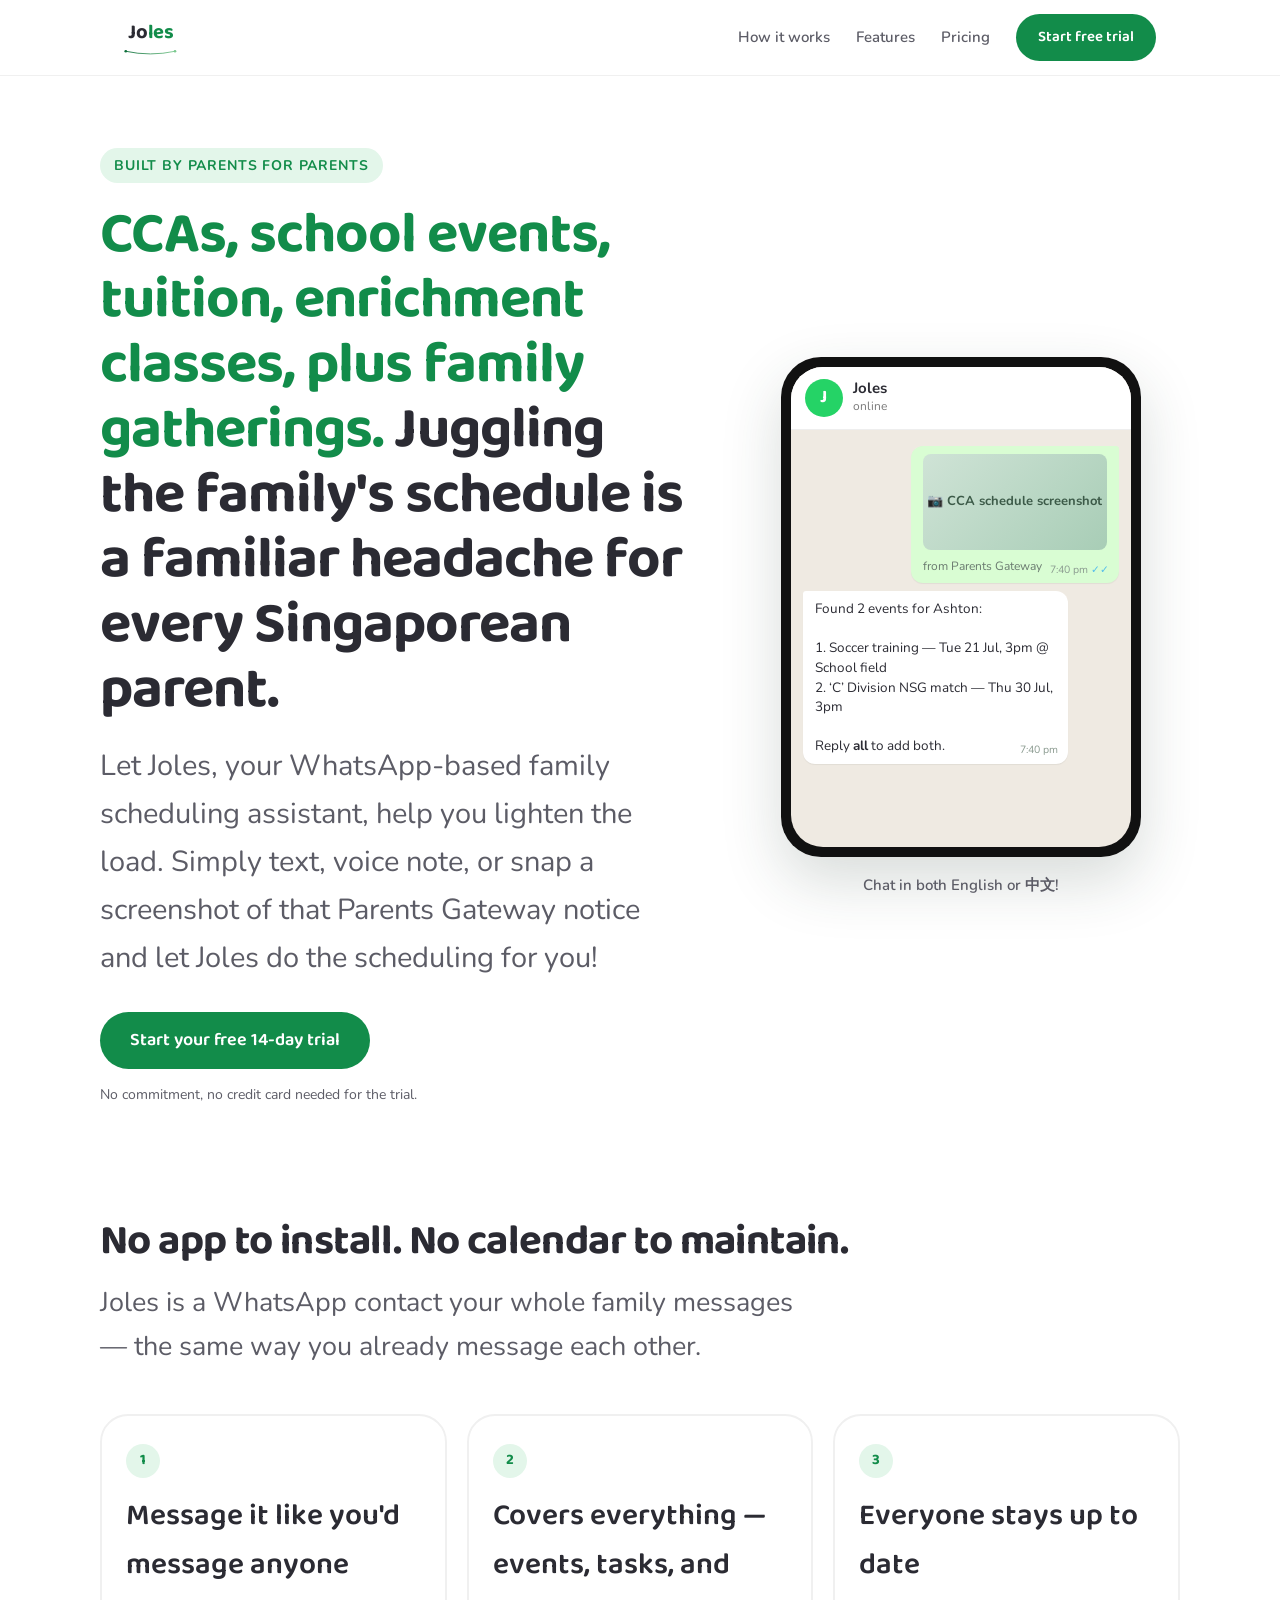
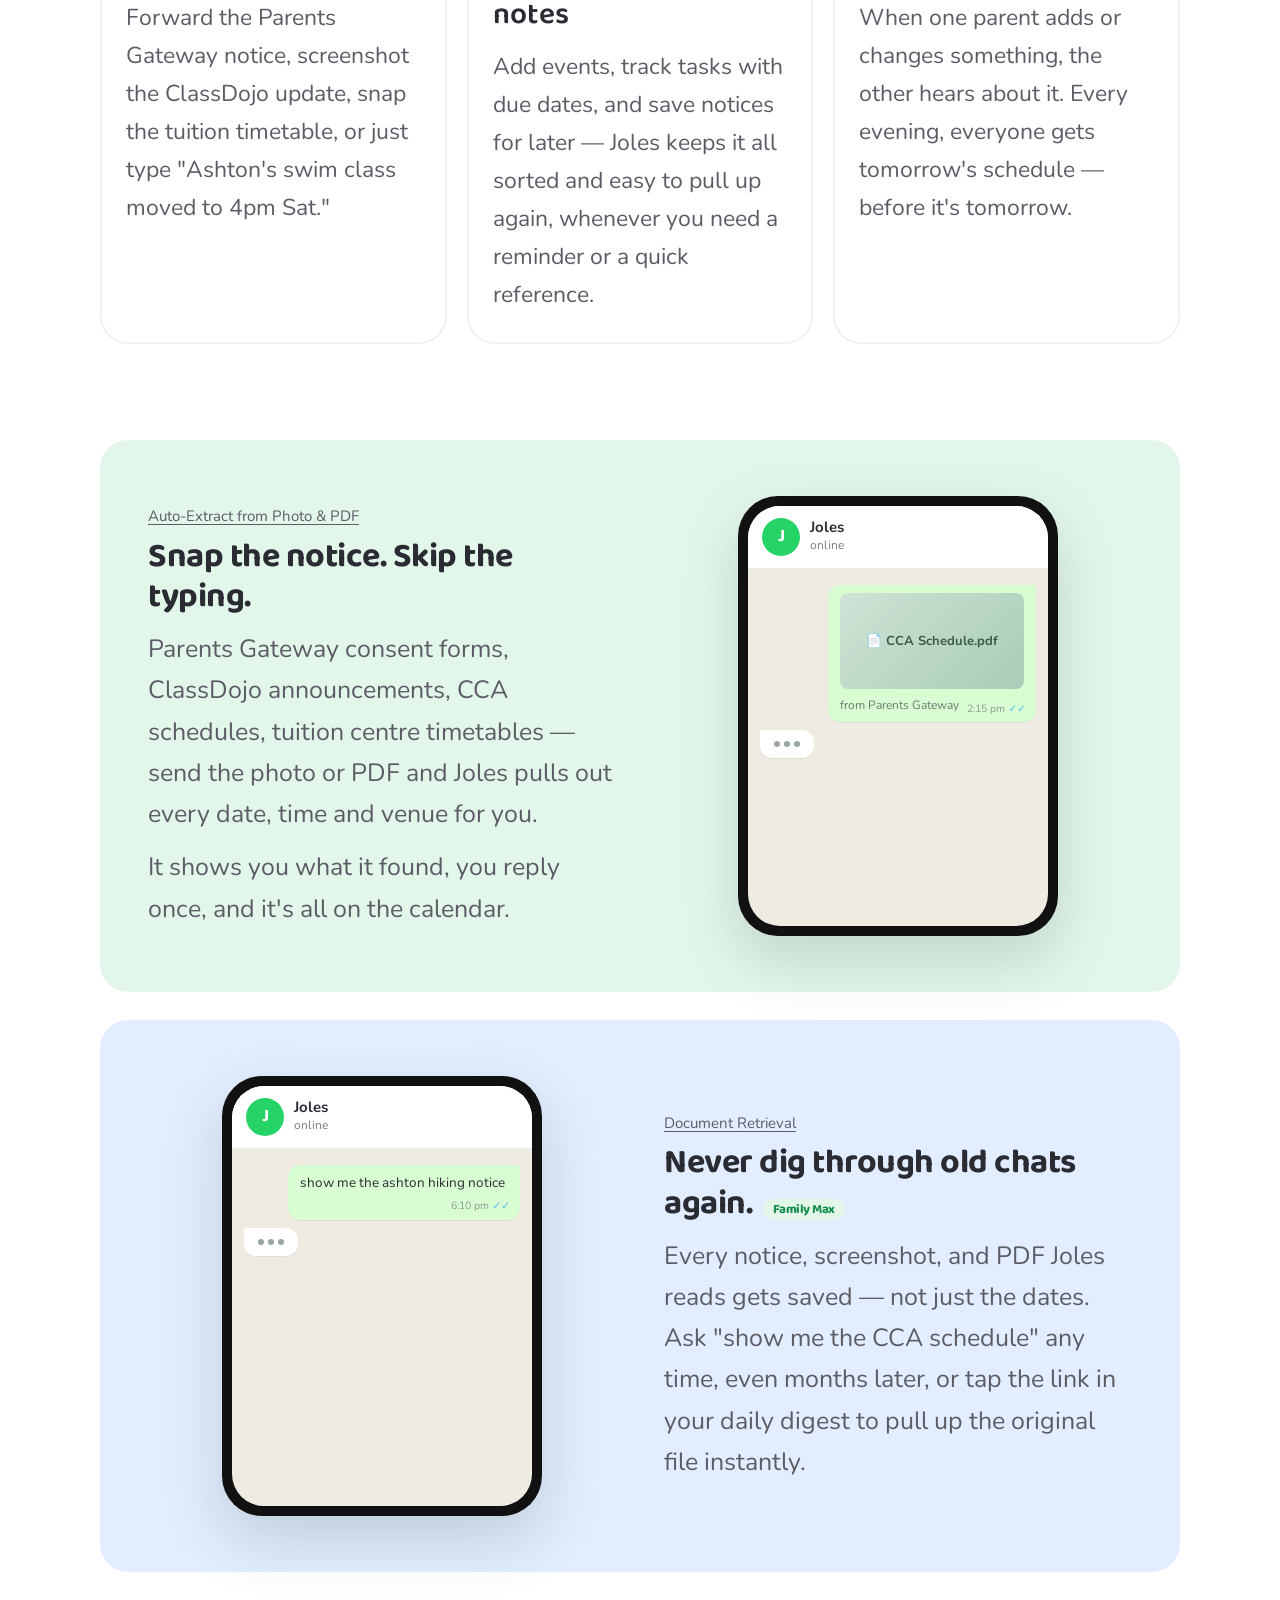
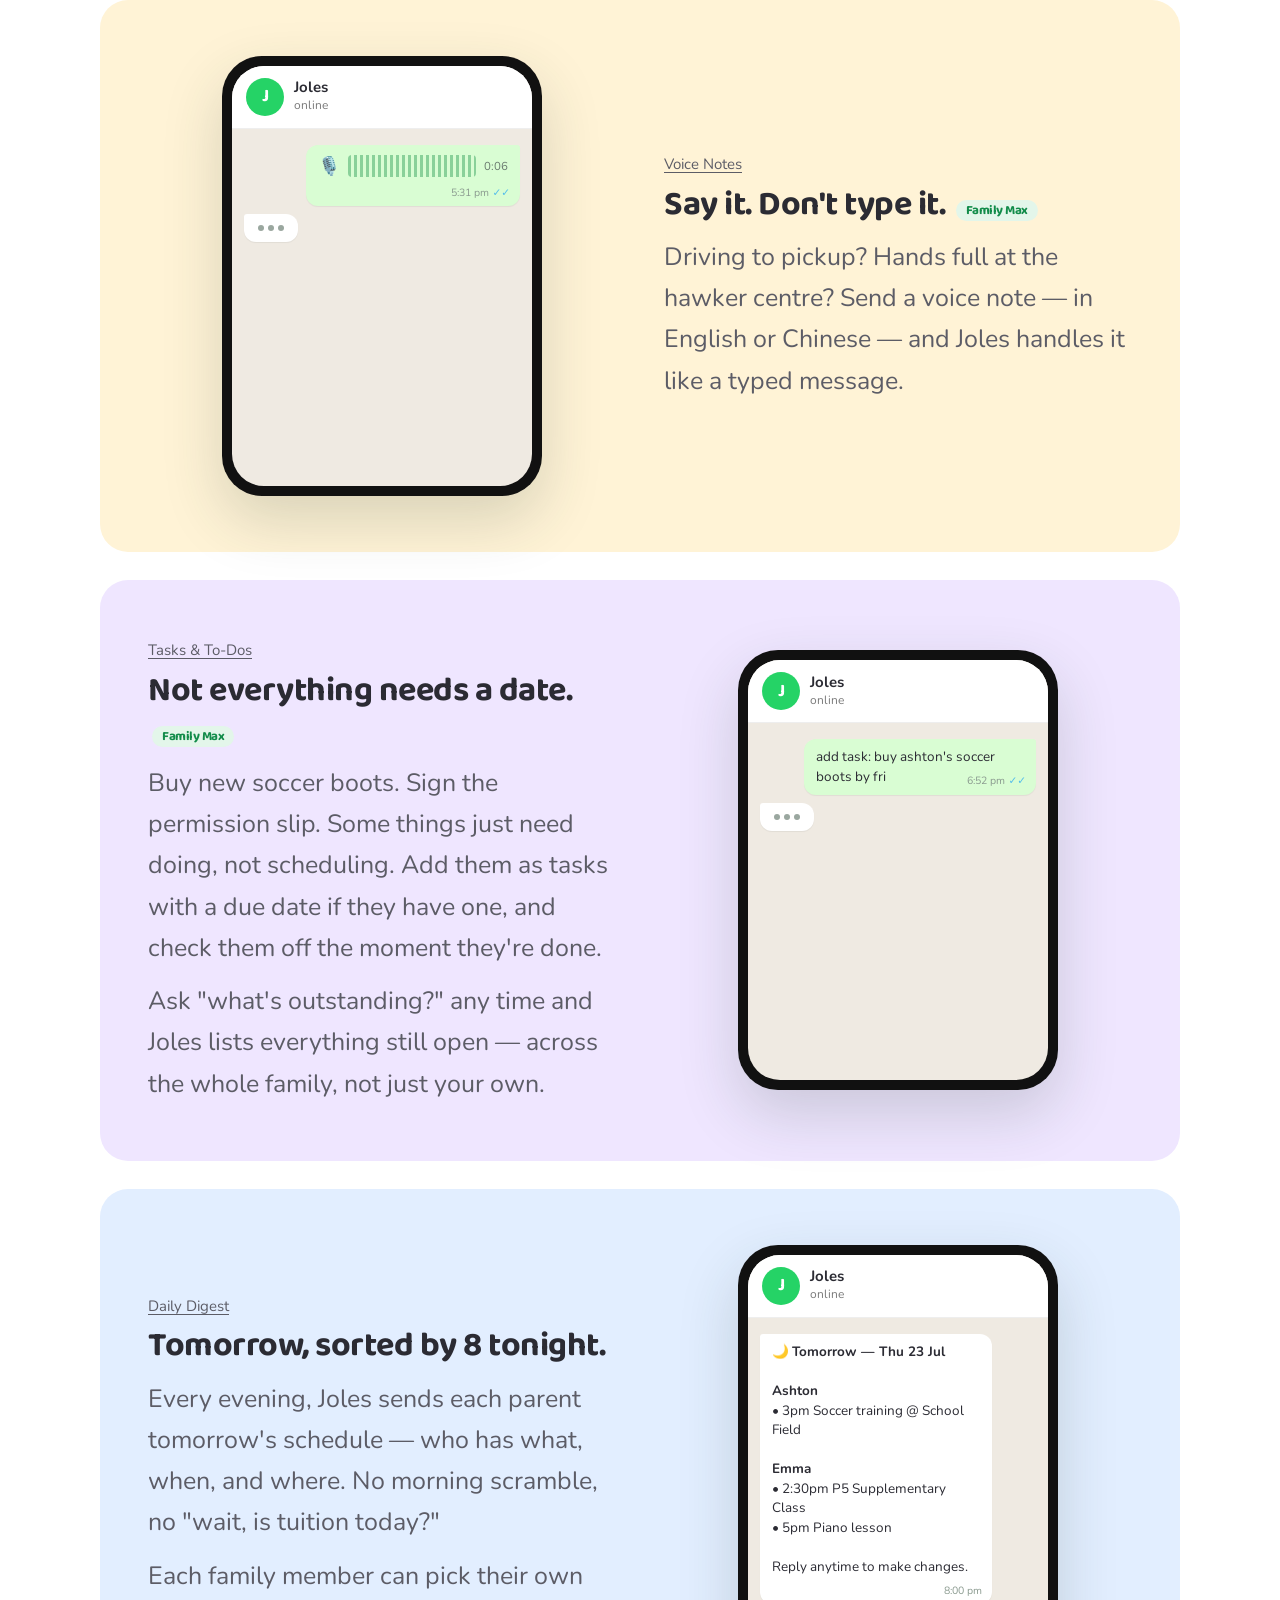
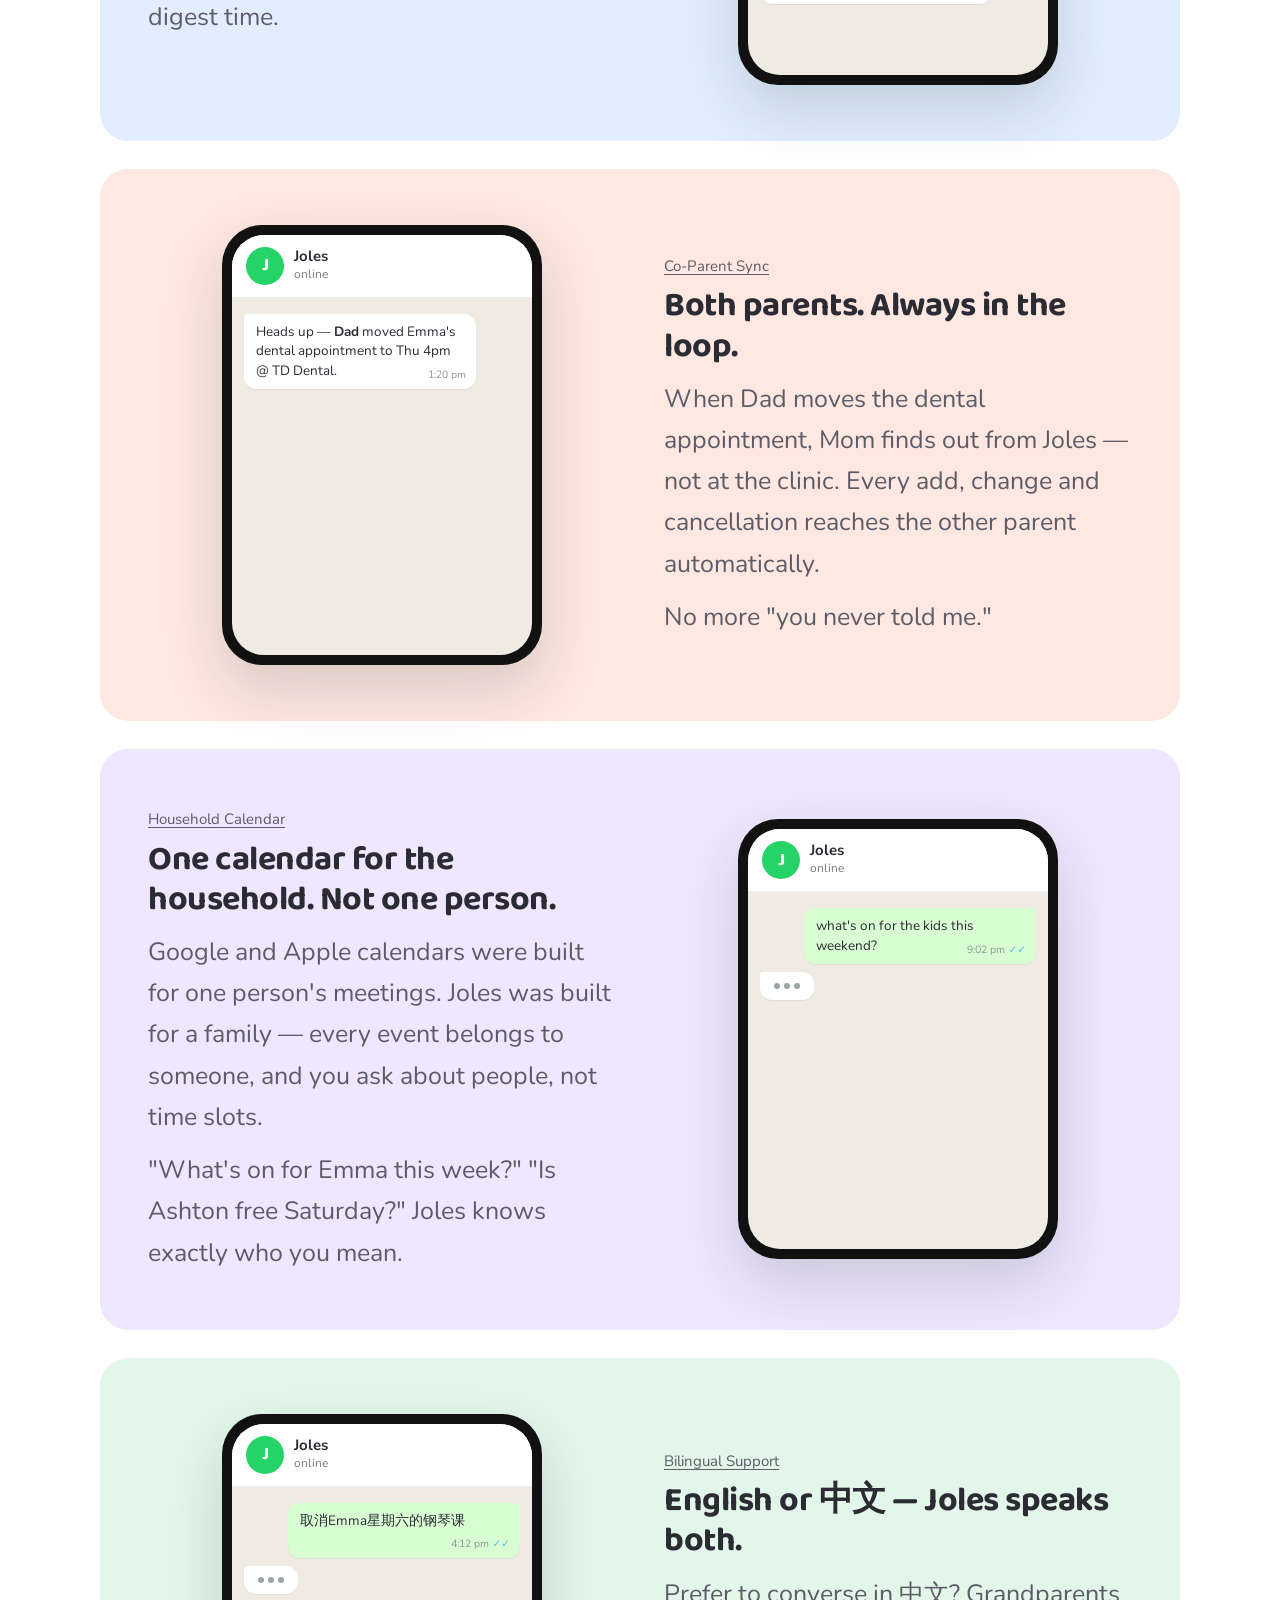
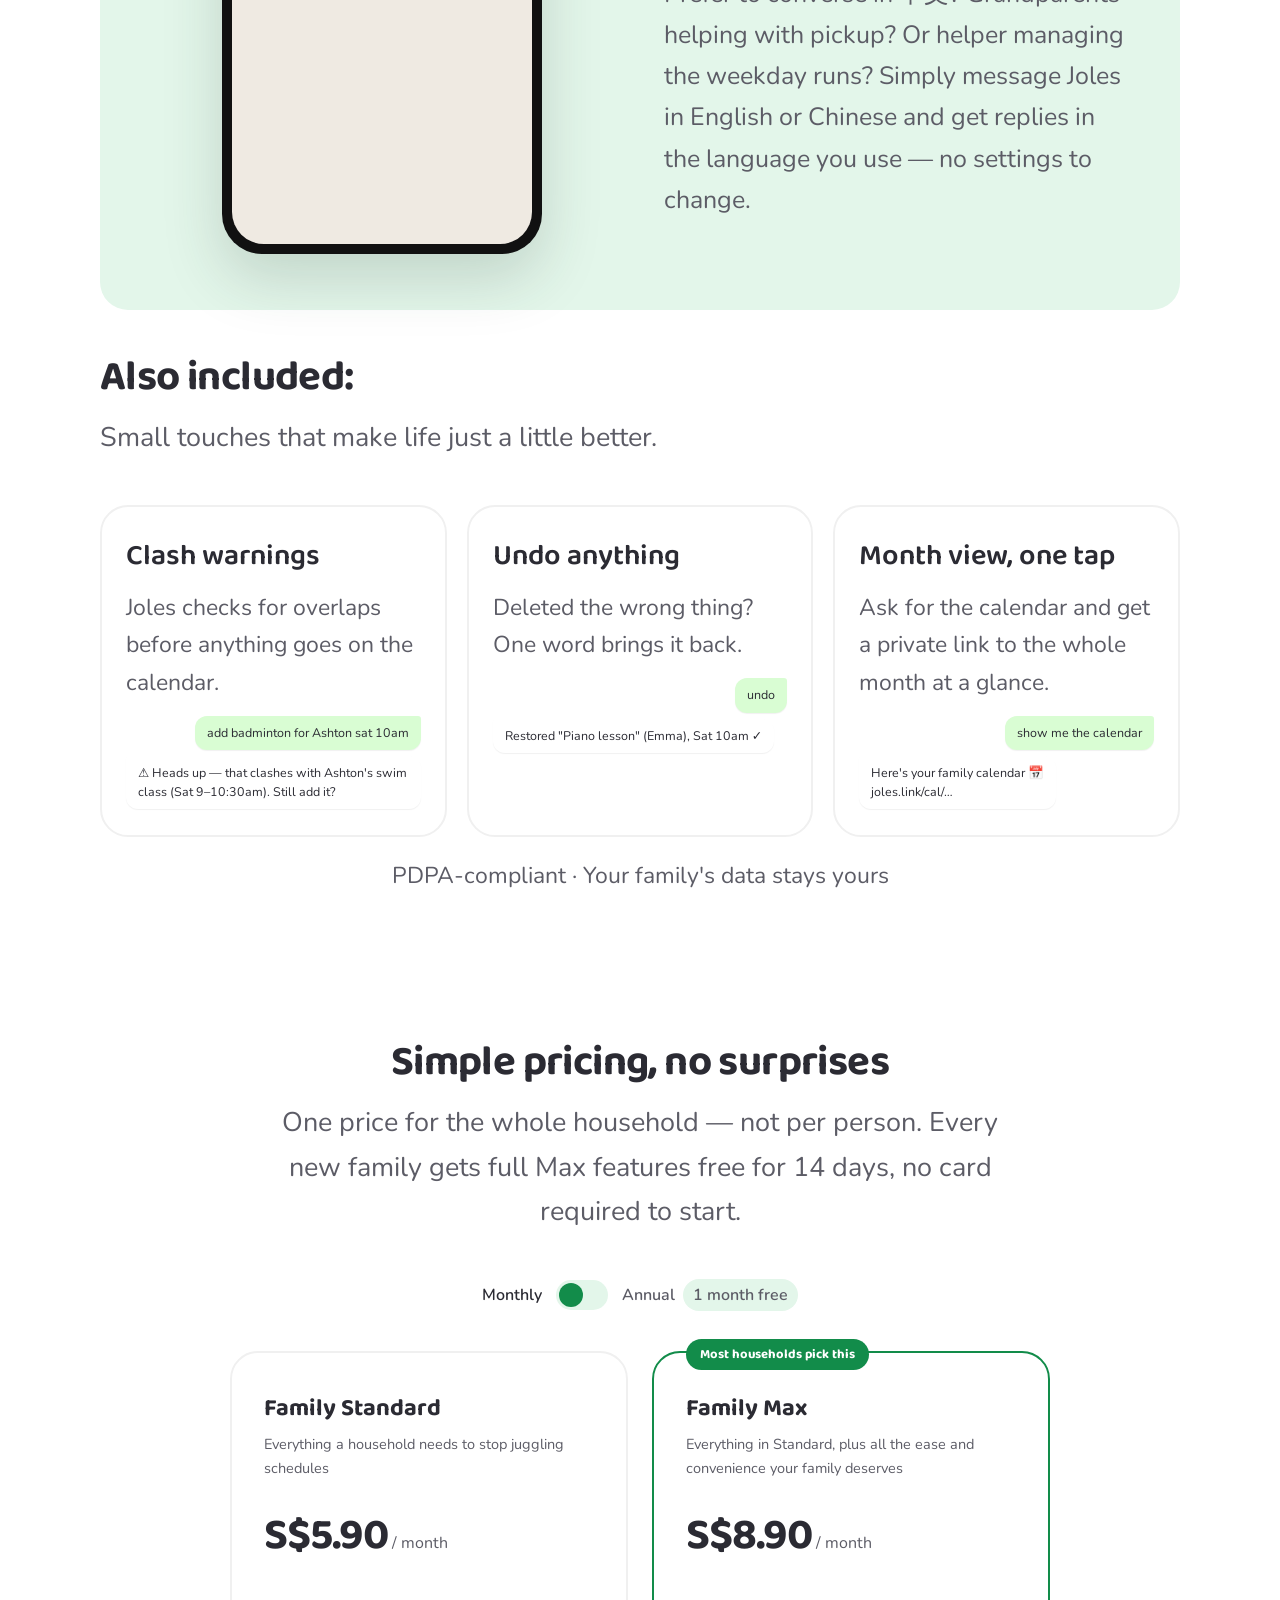
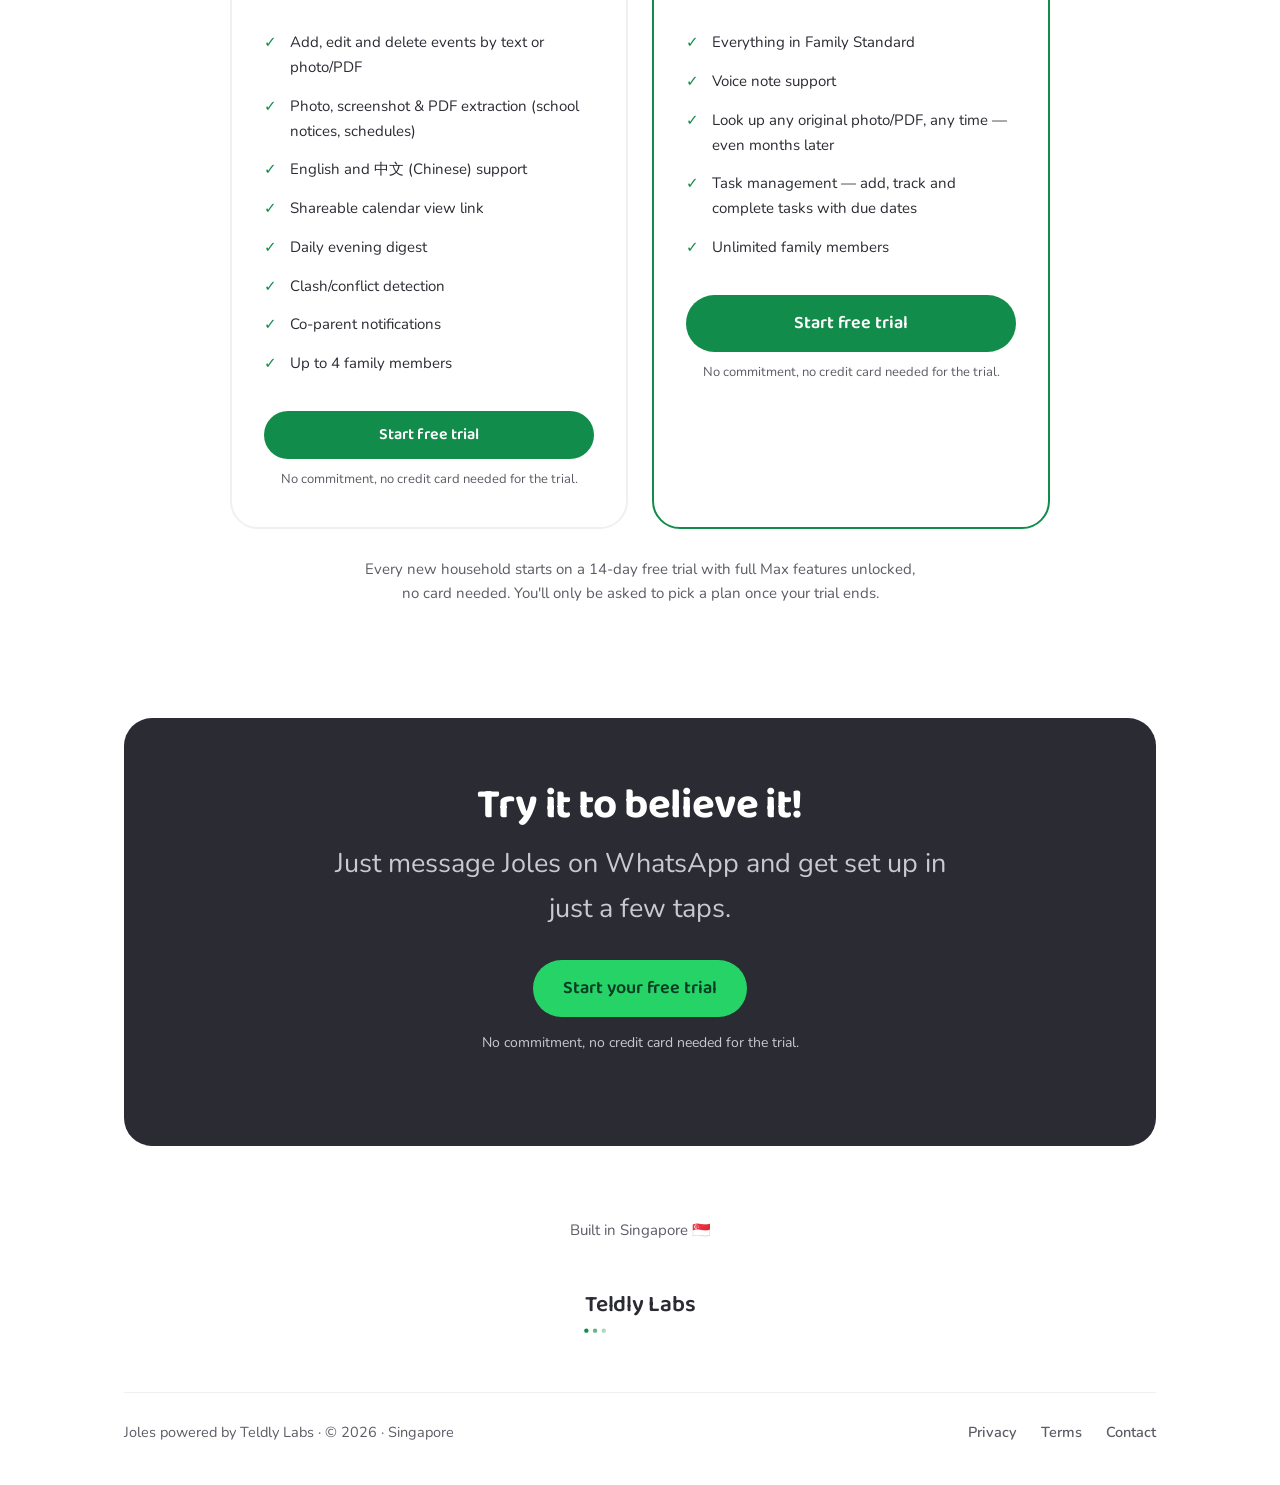
==== index.html @ cf1a0fe7 "logo update 3" ====
<!DOCTYPE html>
<html lang="en">
<head>
<meta charset="UTF-8">
<meta name="viewport" content="width=device-width, initial-scale=1.0">
<title>Joles — The family scheduler that lives in WhatsApp</title>
<meta name="description" content="Joles keeps your family's ever-changing schedule straight, right inside WhatsApp. Forward the Parents Gateway notice, snap the tuition timetable, and just ask what's on — in English or 中文.">
<link rel="preconnect" href="https://fonts.googleapis.com">
<link rel="preconnect" href="https://fonts.gstatic.com" crossorigin>
<link href="https://fonts.googleapis.com/css2?family=Baloo+2:wght@500;600;700&family=Nunito:wght@400;600;700&display=swap" rel="stylesheet">
<style>
:root {
  --ink: #2b2b33;
  --ink-soft: #5c5c66;
  --white: #ffffff;
  --mint: #e3f6ea;
  --butter: #fff3d6;
  --sky: #e2eeff;
  --blush: #ffe7e2;
  --lilac: #efe6ff;
  --green: #128c4a;
  --green-dark: #0e6f3b;
  --wa-green: #25d366;
  --wa-sent: #d9fdd3;
  --wa-bg: #efeae2;
  --radius-lg: 28px;
  --radius-md: 18px;
  --display: "Baloo 2", system-ui, sans-serif;
  --body: "Nunito", system-ui, sans-serif;
}

* { margin: 0; padding: 0; box-sizing: border-box; }

html { scroll-behavior: smooth; }
@media (prefers-reduced-motion: reduce) {
  html { scroll-behavior: auto; }
  * { animation: none !important; transition: none !important; }
}

html, body { overflow-x: hidden; max-width: 100%; }
body {
  font-family: var(--body);
  color: var(--ink);
  background: var(--white);
  font-size: 17px;
  line-height: 1.65;
  -webkit-font-smoothing: antialiased;
}

.wrap { max-width: 1080px; margin: 0 auto; padding: 0 24px; }

/* ---------- Nav ---------- */
.nav {
  position: sticky; top: 0; z-index: 50;
  background: rgba(255,255,255,0.88);
  backdrop-filter: blur(10px);
  border-bottom: 1px solid #f0f0f0;
}
.nav-inner {
  display: flex; align-items: center; justify-content: space-between;
  padding: 14px 24px; max-width: 1080px; margin: 0 auto;
}
.logo {
  font-family: var(--display); font-weight: 700; font-size: 26px;
  color: var(--ink); text-decoration: none; letter-spacing: -0.5px;
}
.logo span { color: var(--green); }
.nav-links { display: flex; align-items: center; gap: 26px; }
.nav-links a {
  color: var(--ink-soft); text-decoration: none; font-weight: 600; font-size: 15px;
}
.nav-links a:hover { color: var(--ink); }
.nav-links a.btn, .nav-links a.btn:hover { color: #fff; }
.btn {
  display: inline-block; background: var(--green); color: #fff;
  font-family: var(--display); font-weight: 600; font-size: 16px;
  padding: 11px 22px; border-radius: 999px; text-decoration: none;
  transition: background 0.15s ease, transform 0.15s ease;
}
.btn:hover { background: var(--green-dark); transform: translateY(-1px); }
.btn:focus-visible, a:focus-visible { outline: 3px solid #9fd8b8; outline-offset: 2px; }
.btn-big { font-size: 18px; padding: 14px 30px; }
@media (max-width: 640px) { .nav-links a:not(.btn) { display: none; } }

/* ---------- Hero ---------- */
.hero { padding: 72px 0 40px; }
.hero-grid {
  display: grid; grid-template-columns: 1.15fr 0.85fr;
  gap: 48px; align-items: center;
}
.eyebrow {
  display: inline-block; font-weight: 700; font-size: 14px;
  letter-spacing: 0.06em; text-transform: uppercase; color: var(--green);
  background: var(--mint); padding: 6px 14px; border-radius: 999px; margin-bottom: 20px;
}
h1 {
  font-family: var(--display); font-weight: 700;
  font-size: clamp(38px, 5.4vw, 58px); line-height: 1.12;
  letter-spacing: -1px; margin-bottom: 20px;
}
h1 em { font-style: normal; color: var(--green); }
.hero p.lede {
  font-size: 29px; color: var(--ink-soft); max-width: 620px; margin-bottom: 30px;
}
.hero-ctas { display: flex; gap: 14px; align-items: center; flex-wrap: wrap; }
.hero-note { font-size: 14px; color: var(--ink-soft); margin-top: 14px; }
.hero-visual-caption {
  text-align: center; font-size: 15px; font-weight: 600;
  color: var(--ink-soft); margin-top: 16px;
}
@media (max-width: 860px) {
  .hero-grid { grid-template-columns: 1fr; }
  .hero { padding-top: 48px; }
}

/* ---------- WhatsApp phone mockup ---------- */
.phone {
  width: 100%; max-width: 360px; margin: 0 auto;
  background: #111; border-radius: 40px; padding: 10px;
  box-shadow: 0 24px 60px rgba(40, 60, 50, 0.18);
}
.phone-screen {
  background: var(--wa-bg); border-radius: 32px; overflow: hidden;
  display: flex; flex-direction: column; min-height: 480px;
}
.wa-header {
  background: #fff; padding: 12px 14px; display: flex; align-items: center; gap: 10px;
  border-bottom: 1px solid #eee;
}
.wa-avatar {
  width: 38px; height: 38px; border-radius: 50%;
  background: var(--wa-green); color: #fff;
  font-family: var(--display); font-weight: 700; font-size: 18px;
  display: flex; align-items: center; justify-content: center;
}
.wa-name { font-weight: 700; font-size: 15px; line-height: 1.2; }
.wa-status { font-size: 12px; color: #7a7a7a; }
.wa-chat {
  padding: 16px 12px; display: flex; flex-direction: column; gap: 8px; flex: 1;
}
.bubble {
  max-width: 84%; padding: 8px 12px; border-radius: 12px;
  font-size: 13.5px; line-height: 1.45; position: relative;
  box-shadow: 0 1px 1px rgba(0,0,0,0.06);
  white-space: pre-line;
  overflow-wrap: anywhere; word-break: break-word;
}
.bubble .time {
  display: inline-block; font-size: 10.5px; color: #8a9a8f;
  float: right; margin: 6px -2px -2px 8px;
}
.sent { background: var(--wa-sent); align-self: flex-end; border-top-right-radius: 3px; }
.recv { background: #fff; align-self: flex-start; border-top-left-radius: 3px; }
.sent .time::after { content: " ✓✓"; color: #53bdeb; }
.voice-note {
  display: flex; align-items: center; gap: 8px; min-width: 190px;
}
.voice-mic { font-size: 18px; }
.voice-wave {
  flex: 1; height: 22px; border-radius: 4px;
  background: repeating-linear-gradient(90deg, #7bc98f 0 3px, transparent 3px 6px);
  opacity: 0.85;
}
.voice-len { font-size: 11.5px; color: #6a7a6f; }
.photo-bubble .photo-box {
  background: linear-gradient(135deg, #cfe3d6, #a8cdb6);
  border-radius: 8px; height: 96px; margin-bottom: 6px;
  display: flex; align-items: center; justify-content: center;
  color: #3c5a48; font-weight: 700; font-size: 13px; gap: 6px;
}
.chat-caption { font-size: 12px; color: #6a7a6f; }

.bubble { animation: bubbleIn 0.35s ease; }
@keyframes bubbleIn { from { opacity: 0; transform: translateY(6px); } to { opacity: 1; transform: translateY(0); } }

.phone-screen .wa-chat {
  max-height: 420px; overflow-y: auto; scroll-behavior: smooth;
  scrollbar-width: none;
}
.phone-screen .wa-chat::-webkit-scrollbar { display: none; }

.typing-bubble {
  display: inline-flex; gap: 4px; align-items: center;
  padding: 11px 14px; align-self: flex-start;
}
.typing-dot {
  width: 6px; height: 6px; border-radius: 50%; background: #9aa79f;
  animation: typingBounce 1s infinite ease-in-out;
}
.typing-dot:nth-child(2) { animation-delay: 0.15s; }
.typing-dot:nth-child(3) { animation-delay: 0.3s; }
@keyframes typingBounce {
  0%, 80%, 100% { transform: translateY(0); opacity: 0.5; }
  40% { transform: translateY(-4px); opacity: 1; }
}

/* ---------- How it works ---------- */
.section { padding: 72px 0; }
h2 {
  font-family: var(--display); font-weight: 700;
  font-size: clamp(30px, 4vw, 42px); line-height: 1.15;
  letter-spacing: -0.6px; margin-bottom: 14px;
}
.section-intro { font-size: 27px; color: var(--ink-soft); max-width: 720px; margin-bottom: 44px; }
.steps { display: grid; grid-template-columns: repeat(3, 1fr); gap: 20px; }
.step {
  background: var(--white); border: 2px solid #f0f0f0;
  border-radius: var(--radius-lg); padding: 28px 24px;
}
.step-num {
  font-family: var(--display); font-weight: 700; font-size: 15px; color: var(--green);
  background: var(--mint); width: 34px; height: 34px; border-radius: 50%;
  display: flex; align-items: center; justify-content: center; margin-bottom: 14px;
}
.step h3 { font-family: var(--display); font-weight: 600; font-size: 30px; margin-bottom: 8px; }
.step p { font-size: 23px; color: var(--ink-soft); }
@media (max-width: 800px) { .steps { grid-template-columns: 1fr; } }

/* ---------- Feature sections ---------- */
.feature {
  border-radius: var(--radius-lg);
  padding: 56px 48px; margin-bottom: 28px;
  display: grid; grid-template-columns: 1fr 1fr; gap: 48px; align-items: center;
}
.feature.flip .feature-copy { order: 2; }
.feature.flip .feature-visual { order: 1; }
.feature h3 {
  font-family: var(--display); font-weight: 700;
  font-size: clamp(26px, 3.2vw, 34px); line-height: 1.18;
  letter-spacing: -0.5px; margin-bottom: 12px;
}
.feature-eyebrow {
  display: inline-block; font-family: var(--body); font-weight: 400;
  font-size: 15px; text-decoration: underline; text-underline-offset: 3px;
  color: var(--ink-soft); margin-bottom: 8px;
}
.feature p { font-size: 25px; color: var(--ink-soft); max-width: 540px; }
.feature p + p { margin-top: 12px; }
.tint-mint { background: var(--mint); }
.tint-butter { background: var(--butter); }
.tint-sky { background: var(--sky); }
.tint-blush { background: var(--blush); }
.tint-lilac { background: var(--lilac); }
.feature .phone { max-width: 320px; }
.feature .phone-screen { min-height: 420px; }
@media (max-width: 860px) {
  .feature { grid-template-columns: 1fr; padding: 40px 24px; gap: 32px; }
  .feature.flip .feature-copy { order: 1; }
  .feature.flip .feature-visual { order: 2; }
}

/* ---------- Also built in ---------- */
.mini-grid { display: grid; grid-template-columns: repeat(3, 1fr); gap: 20px; }
.mini {
  border: 2px solid #f0f0f0; border-radius: var(--radius-lg); padding: 26px 24px;
}
.mini h4 { font-family: var(--display); font-weight: 600; font-size: 29px; margin-bottom: 8px; }
.mini p { font-size: 23px; color: var(--ink-soft); margin-bottom: 14px; }
.mini-chat { display: flex; flex-direction: column; gap: 6px; }
.mini-chat .bubble { font-size: 12.5px; max-width: 100%; }
@media (max-width: 800px) { .mini-grid { grid-template-columns: 1fr; } }

/* ---------- Pricing ---------- */
.pricing-toggle {
  display: flex; align-items: center; justify-content: center; gap: 14px;
  margin-bottom: 40px;
}
.pricing-toggle span { font-weight: 600; color: var(--ink-soft); font-size: 16px; }
.pricing-toggle span.active { color: var(--ink); }
.toggle-switch {
  position: relative; width: 52px; height: 30px; border-radius: 999px;
  background: var(--mint); border: none; cursor: pointer; padding: 0;
  flex-shrink: 0;
}
.toggle-switch .knob {
  position: absolute; top: 3px; left: 3px; width: 24px; height: 24px;
  border-radius: 50%; background: var(--green);
  transition: transform 0.2s ease;
}
.toggle-switch.on .knob { transform: translateX(22px); }
.save-badge {
  display: inline-block; font-size: 13px; font-weight: 700; color: var(--green);
  background: var(--mint); padding: 3px 10px; border-radius: 999px; margin-left: 4px;
}
.pricing-grid {
  display: grid; grid-template-columns: 1fr 1fr; gap: 24px; max-width: 820px; margin: 0 auto;
}
.price-card {
  background: var(--white); border: 2px solid #f0f0f0; border-radius: var(--radius-lg);
  padding: 36px 32px; position: relative;
}
.price-card.featured { border-color: var(--green); }
.price-card .plan-badge {
  position: absolute; top: -14px; left: 32px;
  background: var(--green); color: #fff; font-family: var(--display); font-weight: 700;
  font-size: 13px; padding: 5px 14px; border-radius: 999px;
}
.price-card h3 { font-family: var(--display); font-weight: 700; font-size: 24px; margin-bottom: 4px; }
.price-card .plan-sub { font-size: 14.5px; color: var(--ink-soft); margin-bottom: 20px; }
.price-amount { display: flex; align-items: baseline; gap: 4px; margin-bottom: 4px; }
.price-amount .num { font-family: var(--display); font-weight: 700; font-size: 44px; letter-spacing: -1px; }
.price-amount .period { font-size: 16px; color: var(--ink-soft); }
.price-annual-note { font-size: 13.5px; color: var(--ink-soft); margin-bottom: 24px; min-height: 18px; }
.price-features { list-style: none; margin: 0 0 28px; padding: 0; }
.price-features li {
  font-size: 15px; color: var(--ink); padding: 7px 0 7px 26px; position: relative;
}
.price-features li::before {
  content: "✓"; position: absolute; left: 0; color: var(--green); font-weight: 700;
}
.price-card .btn { display: block; text-align: center; width: 100%; }
.card-note { text-align: center; font-size: 13px; color: var(--ink-soft); margin-top: 10px; }
.pricing-trial-note {
  text-align: center; font-size: 15px; color: var(--ink-soft); margin-top: 28px;
  max-width: 560px; margin-left: auto; margin-right: auto;
}
@media (max-width: 720px) {
  .pricing-grid { grid-template-columns: 1fr; max-width: 420px; }
}
.trust {
  text-align: center; padding: 20px 0 0;
  font-size: 23px; color: var(--ink-soft);
}
.cta-section {
  background: var(--ink); color: #fff;
  border-radius: var(--radius-lg); padding: 64px 48px; text-align: center;
  margin: 40px 0 72px;
}
.cta-section h2 { color: #fff; margin-bottom: 12px; }
.cta-section p { color: #c9c9d1; font-size: 27px; max-width: 620px; margin: 0 auto 28px; }
.cta-section .btn { background: var(--wa-green); color: #073d24; }
.cta-section .btn:hover { background: #1fbf5b; }
.built-note {
  text-align: center; font-size: 15px; color: var(--ink-soft);
  margin: 0 0 40px;
}

/* ---------- Footer ---------- */
footer {
  border-top: 1px solid #f0f0f0; padding: 28px 0 40px;
  display: flex; justify-content: space-between; align-items: center;
  flex-wrap: wrap; gap: 14px; font-size: 14.5px; color: var(--ink-soft);
}
footer a { color: var(--ink-soft); text-decoration: none; margin-left: 20px; font-weight: 600; }
footer a:hover { color: var(--ink); }

/* ---------- Mobile typography fix ----------
   Root cause of "stretched" mobile look: several paragraph styles were
   set at 23-29px (fine on desktop, oversized on a ~375px phone screen --
   each line wraps to 2-3 words, making the whole page feel blown up /
   sides-stretched even though nothing is technically overflowing). */
@media (max-width: 640px) {
  .hero p.lede { font-size: 19px; }
  .section-intro { font-size: 18px; }
  .feature p { font-size: 17px; }
  .step p { font-size: 17px; }
  .mini p { font-size: 17px; }
  .cta-section p { font-size: 18px; }
  .trust { font-size: 17px; }
  .step h3 { font-size: 22px; }
  .mini h4 { font-size: 21px; }
  .cta-section { padding: 40px 24px; }
  .feature { padding: 32px 20px; }
  .wrap { padding: 0 18px; }
}
</style>
</head>
<body>

<nav class="nav">
  <div class="nav-inner">
    <a class="logo" href="/" aria-label="Joles">
      <svg id="joles-logo-nav" xmlns="http://www.w3.org/2000/svg" role="img" style="height:44px;width:100px;display:block;">
        <title>Joles</title>
        <defs>
          <linearGradient id="navlogo-grad" x1="0%" y1="0%" x2="100%" y2="0%">
            <stop offset="0%" stop-color="#0e6f3b"/>
            <stop offset="100%" stop-color="#7bc98f"/>
          </linearGradient>
        </defs>
        <path class="jl-arc" fill="none" stroke="url(#navlogo-grad)" stroke-width="3" stroke-linecap="round"></path>
        <circle class="jl-dot1" r="4.5" fill="#0e6f3b"></circle>
        <circle class="jl-dot2" r="4.5" fill="#7bc98f"></circle>
        <text class="jl-text" font-family="'Baloo 2', system-ui, sans-serif" font-weight="700" font-size="68" fill="#2b2b33">Jo<tspan fill="#128c4a">les</tspan></text>
      </svg>
    </a>
    <div class="nav-links">
      <a href="#how">How it works</a>
      <a href="#features">Features</a>
      <a href="#pricing">Pricing</a>
      <a class="btn" href="https://wa.me/6589911825?text=Hi%20Joles%2C%20I%27d%20like%20to%20get%20started%20with%20my%20family%27s%20schedule%21" target="_blank" rel="noopener">Start free trial</a>
    </div>
  </div>
</nav>

<!-- ================= HERO ================= -->
<header class="hero wrap">
  <div class="hero-grid">
    <div>
      <span class="eyebrow">Built by parents for parents</span>
      <h1><em>CCAs, school events, tuition, enrichment classes, plus family gatherings.</em> Juggling the family's schedule is a familiar headache for every Singaporean parent.</h1>
      <p class="lede">Let Joles, your WhatsApp-based family scheduling assistant, help you lighten the load. Simply text, voice note, or snap a screenshot of that Parents Gateway notice and let Joles do the scheduling for you!</p>
      <div class="hero-ctas">
        <a class="btn btn-big" href="https://wa.me/6589911825?text=Hi%20Joles%2C%20I%27d%20like%20to%20get%20started%20with%20my%20family%27s%20schedule%21" target="_blank" rel="noopener">Start your free 14-day trial</a>
      </div>
      <p class="hero-note">No commitment, no credit card needed for the trial.</p>
    </div>
    <div class="hero-visual">
      <div class="phone">
        <div class="phone-screen">
          <div class="wa-header">
            <div class="wa-avatar">J</div>
            <div>
              <div class="wa-name">Joles</div>
              <div class="wa-status">online</div>
            </div>
          </div>
          <div class="wa-chat" id="heroChat" aria-live="polite"></div>
        </div>
      </div>
      <p class="hero-visual-caption">Chat in both English or 中文!</p>
    </div>
  </div>
</header>

<!-- ================= HOW IT WORKS ================= -->
<section class="section wrap" id="how">
  <h2>No app to install. No calendar to maintain.</h2>
  <p class="section-intro">Joles is a WhatsApp contact your whole family messages — the same way you already message each other.</p>
  <div class="steps">
    <div class="step">
      <div class="step-num">1</div>
      <h3>Message it like you'd message anyone</h3>
      <p>Forward the Parents Gateway notice, screenshot the ClassDojo update, snap the tuition timetable, or just type "Ashton's swim class moved to 4pm Sat."</p>
    </div>
    <div class="step">
      <div class="step-num">2</div>
      <h3>Covers everything — events, tasks, and notes</h3>
      <p>Add events, track tasks with due dates, and save notices for later — Joles keeps it all sorted and easy to pull up again, whenever you need a reminder or a quick reference.</p>
    </div>
    <div class="step">
      <div class="step-num">3</div>
      <h3>Everyone stays up to date</h3>
      <p>When one parent adds or changes something, the other hears about it. Every evening, everyone gets tomorrow's schedule — before it's tomorrow.</p>
    </div>
  </div>
</section>

<!-- ================= FEATURES ================= -->
<section class="section wrap" id="features" style="padding-top: 24px;">

  <!-- 1. Extraction -->
  <div class="feature tint-mint">
    <div class="feature-copy">
      <span class="feature-eyebrow">Auto-Extract from Photo &amp; PDF</span>
      <h3>Snap the notice. Skip the typing.</h3>
      <p>Parents Gateway consent forms, ClassDojo announcements, CCA schedules, tuition centre timetables — send the photo or PDF and Joles pulls out every date, time and venue for you.</p>
      <p>It shows you what it found, you reply once, and it's all on the calendar.</p>
    </div>
    <div class="feature-visual">
      <div class="phone">
        <div class="phone-screen">
          <div class="wa-header">
            <div class="wa-avatar">J</div>
            <div><div class="wa-name">Joles</div><div class="wa-status">online</div></div>
          </div>
          <div class="wa-chat" data-chat="extraction" aria-live="polite"></div>
        </div>
      </div>
    </div>
  </div>

  <!-- 1b. Document retrieval (Max plan) -->
  <div class="feature tint-sky flip">
    <div class="feature-copy">
      <span class="feature-eyebrow">Document Retrieval</span>
      <h3>Never dig through old chats again. <span class="save-badge">Family Max</span></h3>
      <p>Every notice, screenshot, and PDF Joles reads gets saved — not just the dates. Ask "show me the CCA schedule" any time, even months later, or tap the link in your daily digest to pull up the original file instantly.</p>
    </div>
    <div class="feature-visual">
      <div class="phone">
        <div class="phone-screen">
          <div class="wa-header">
            <div class="wa-avatar">J</div>
            <div><div class="wa-name">Joles</div><div class="wa-status">online</div></div>
          </div>
          <div class="wa-chat" data-chat="docRetrieval" aria-live="polite"></div>
        </div>
      </div>
    </div>
  </div>

  <!-- 2. Voice -->
  <div class="feature tint-butter flip">
    <div class="feature-copy">
      <span class="feature-eyebrow">Voice Notes</span>
      <h3>Say it. Don't type it. <span class="save-badge">Family Max</span></h3>
      <p>Driving to pickup? Hands full at the hawker centre? Send a voice note — in English or Chinese — and Joles handles it like a typed message.</p>
    </div>
    <div class="feature-visual">
      <div class="phone">
        <div class="phone-screen">
          <div class="wa-header">
            <div class="wa-avatar">J</div>
            <div><div class="wa-name">Joles</div><div class="wa-status">online</div></div>
          </div>
          <div class="wa-chat" data-chat="voice" aria-live="polite"></div>
        </div>
      </div>
    </div>
  </div>

  <!-- 2b. Tasks & notes (Max plan) -->
  <div class="feature tint-lilac">
    <div class="feature-copy">
      <span class="feature-eyebrow">Tasks &amp; To-Dos</span>
      <h3>Not everything needs a date. <span class="save-badge">Family Max</span></h3>
      <p>Buy new soccer boots. Sign the permission slip. Some things just need doing, not scheduling. Add them as tasks with a due date if they have one, and check them off the moment they're done.</p>
      <p>Ask "what's outstanding?" any time and Joles lists everything still open — across the whole family, not just your own.</p>
    </div>
    <div class="feature-visual">
      <div class="phone">
        <div class="phone-screen">
          <div class="wa-header">
            <div class="wa-avatar">J</div>
            <div><div class="wa-name">Joles</div><div class="wa-status">online</div></div>
          </div>
          <div class="wa-chat" data-chat="tasks" aria-live="polite"></div>
        </div>
      </div>
    </div>
  </div>

  <!-- 3. Evening digest -->
  <div class="feature tint-sky">
    <div class="feature-copy">
      <span class="feature-eyebrow">Daily Digest</span>
      <h3>Tomorrow, sorted by 8 tonight.</h3>
      <p>Every evening, Joles sends each parent tomorrow's schedule — who has what, when, and where. No morning scramble, no "wait, is tuition today?"</p>
      <p>Each family member can pick their own digest time.</p>
    </div>
    <div class="feature-visual">
      <div class="phone">
        <div class="phone-screen">
          <div class="wa-header">
            <div class="wa-avatar">J</div>
            <div><div class="wa-name">Joles</div><div class="wa-status">online</div></div>
          </div>
          <div class="wa-chat" data-chat="digest" aria-live="polite"></div>
        </div>
      </div>
    </div>
  </div>

  <!-- 4. Co-parent -->
  <div class="feature tint-blush flip">
    <div class="feature-copy">
      <span class="feature-eyebrow">Co-Parent Sync</span>
      <h3>Both parents. Always in the loop.</h3>
      <p>When Dad moves the dental appointment, Mom finds out from Joles — not at the clinic. Every add, change and cancellation reaches the other parent automatically.</p>
      <p>No more "you never told me."</p>
    </div>
    <div class="feature-visual">
      <div class="phone">
        <div class="phone-screen">
          <div class="wa-header">
            <div class="wa-avatar">J</div>
            <div><div class="wa-name">Joles</div><div class="wa-status">online</div></div>
          </div>
          <div class="wa-chat" data-chat="coparent" aria-live="polite"></div>
        </div>
      </div>
    </div>
  </div>

  <!-- 5. Whole household -->
  <div class="feature tint-lilac">
    <div class="feature-copy">
      <span class="feature-eyebrow">Household Calendar</span>
      <h3>One calendar for the household. Not one person.</h3>
      <p>Google and Apple calendars were built for one person's meetings. Joles was built for a family — every event belongs to someone, and you ask about people, not time slots.</p>
      <p>"What's on for Emma this week?" "Is Ashton free Saturday?" Joles knows exactly who you mean.</p>
    </div>
    <div class="feature-visual">
      <div class="phone">
        <div class="phone-screen">
          <div class="wa-header">
            <div class="wa-avatar">J</div>
            <div><div class="wa-name">Joles</div><div class="wa-status">online</div></div>
          </div>
          <div class="wa-chat" data-chat="household" aria-live="polite"></div>
        </div>
      </div>
    </div>
  </div>

  <!-- 6. Chinese -->
  <div class="feature tint-mint flip">
    <div class="feature-copy">
      <span class="feature-eyebrow">Bilingual Support</span>
      <h3>English or 中文 — Joles speaks both.</h3>
      <p>Prefer to converse in 中文? Grandparents helping with pickup? Or helper managing the weekday runs? Simply message Joles in English or Chinese and get replies in the language you use — no settings to change.</p>
    </div>
    <div class="feature-visual">
      <div class="phone">
        <div class="phone-screen">
          <div class="wa-header">
            <div class="wa-avatar">J</div>
            <div><div class="wa-name">Joles</div><div class="wa-status">online</div></div>
          </div>
          <div class="wa-chat" data-chat="chinese" aria-live="polite"></div>
        </div>
      </div>
    </div>
  </div>

  <!-- Also built in -->
  <h2 style="margin-top: 44px;">Also included:</h2>
  <p class="section-intro">Small touches that make life just a little better.</p>
  <div class="mini-grid">
    <div class="mini">
      <h4>Clash warnings</h4>
      <p>Joles checks for overlaps before anything goes on the calendar.</p>
      <div class="mini-chat">
        <div class="bubble sent">add badminton for Ashton sat 10am</div>
        <div class="bubble recv">⚠️ Heads up — that clashes with Ashton's swim class (Sat 9–10:30am). Still add it?</div>
      </div>
    </div>
    <div class="mini">
      <h4>Undo anything</h4>
      <p>Deleted the wrong thing? One word brings it back.</p>
      <div class="mini-chat">
        <div class="bubble sent">undo</div>
        <div class="bubble recv">Restored "Piano lesson" (Emma), Sat 10am ✓</div>
      </div>
    </div>
    <div class="mini">
      <h4>Month view, one tap</h4>
      <p>Ask for the calendar and get a private link to the whole month at a glance.</p>
      <div class="mini-chat">
        <div class="bubble sent">show me the calendar</div>
        <div class="bubble recv">Here's your family calendar 📅
joles.link/cal/…</div>
      </div>
    </div>
  </div>

  <p class="trust">PDPA-compliant · Your family's data stays yours</p>
</section>

<!-- ================= PRICING ================= -->
<section class="section wrap" id="pricing">
  <h2 style="text-align: center;">Simple pricing, no surprises</h2>
  <p class="section-intro" style="text-align: center; margin-left: auto; margin-right: auto;">One price for the whole household — not per person. Every new family gets full Max features free for 14 days, no card required to start.</p>

  <div class="pricing-toggle">
    <span id="labelMonthly" class="active">Monthly</span>
    <button class="toggle-switch" id="billingToggle" aria-label="Toggle annual billing"><span class="knob"></span></button>
    <span id="labelAnnual">Annual <span class="save-badge">1 month free</span></span>
  </div>

  <div class="pricing-grid">
    <div class="price-card">
      <h3>Family Standard</h3>
      <p class="plan-sub">Everything a household needs to stop juggling schedules</p>
      <div class="price-amount">
        <span class="num" id="priceStandard">S$5.90</span>
        <span class="period" id="periodStandard">/ month</span>
      </div>
      <p class="price-annual-note" id="noteStandard">&nbsp;</p>
      <ul class="price-features">
        <li>Add, edit and delete events by text or photo/PDF</li>
        <li>Photo, screenshot &amp; PDF extraction (school notices, schedules)</li>
        <li>English and 中文 (Chinese) support</li>
        <li>Shareable calendar view link</li>
        <li>Daily evening digest</li>
        <li>Clash/conflict detection</li>
        <li>Co-parent notifications</li>
        <li>Up to 4 family members</li>
      </ul>
      <a class="btn" href="https://wa.me/6589911825?text=Hi%20Joles%2C%20I%27d%20like%20to%20get%20started%20with%20my%20family%27s%20schedule%21" target="_blank" rel="noopener">Start free trial</a>
      <p class="card-note">No commitment, no credit card needed for the trial.</p>
    </div>

    <div class="price-card featured">
      <span class="plan-badge">Most households pick this</span>
      <h3>Family Max</h3>
      <p class="plan-sub">Everything in Standard, plus all the ease and convenience your family deserves</p>
      <div class="price-amount">
        <span class="num" id="priceMax">S$8.90</span>
        <span class="period" id="periodMax">/ month</span>
      </div>
      <p class="price-annual-note" id="noteMax">&nbsp;</p>
      <ul class="price-features">
        <li>Everything in Family Standard</li>
        <li>Voice note support</li>
        <li>Look up any original photo/PDF, any time — even months later</li>
        <li>Task management — add, track and complete tasks with due dates</li>
        <li>Unlimited family members</li>
      </ul>
      <a class="btn btn-big" href="https://wa.me/6589911825?text=Hi%20Joles%2C%20I%27d%20like%20to%20get%20started%20with%20my%20family%27s%20schedule%21" target="_blank" rel="noopener">Start free trial</a>
      <p class="card-note">No commitment, no credit card needed for the trial.</p>
    </div>
  </div>

  <p class="pricing-trial-note">Every new household starts on a 14-day free trial with full Max features unlocked, no card needed. You'll only be asked to pick a plan once your trial ends.</p>
</section>

<!-- ================= CTA ================= -->
<section class="wrap">
  <div class="cta-section">
    <h2>Try it to believe it!</h2>
    <p>Just message Joles on WhatsApp and get set up in just a few taps.</p>
    <a class="btn btn-big" href="https://wa.me/6589911825?text=Hi%20Joles%2C%20I%27d%20like%20to%20get%20started%20with%20my%20family%27s%20schedule%21" target="_blank" rel="noopener">Start your free trial</a>
    <p style="color: #c9c9d1; font-size: 14px; margin-top: 14px;">No commitment, no credit card needed for the trial.</p>
  </div>
  <p class="built-note">Built in Singapore 🇸🇬</p>
  <div style="text-align:center; margin: 20px 0 48px;">
    <svg id="teldly-logo" xmlns="http://www.w3.org/2000/svg" role="img" style="height:52px;width:180px;">
      <title>Teldly Labs</title>
      <text class="tl-text" font-family="'Baloo 2', system-ui, sans-serif" font-weight="600" font-size="42" fill="#2b2b33" letter-spacing="-0.5">Teldly Labs</text>
      <circle class="tl-dot1" r="4" fill="#128c4a"></circle>
      <circle class="tl-dot2" r="4" fill="#128c4a" opacity="0.65"></circle>
      <circle class="tl-dot3" r="4" fill="#128c4a" opacity="0.35"></circle>
    </svg>
  </div>
</section>

<!-- ================= FOOTER ================= -->
<div class="wrap">
  <footer>
    <div>Joles powered by Teldly Labs · © 2026 · Singapore</div>
    <div>
      <a href="/privacy.html">Privacy</a>
      <a href="/terms.html">Terms</a>
      <a href="mailto:hello@teldlylabs.com">Contact</a>
    </div>
  </footer>
</div>

<script>
(function () {
  // ---------- Demo scripts: one per phone mockup on the page ----------
  // 'hero' plays immediately on load (as before). Feature demos play once
  // each phone first scrolls into view, then loop for as long as it's on screen.
  var demoScripts = {
    hero: [
      { type: 'photo', side: 'sent', icon: '\uD83D\uDCF7', label: 'CCA schedule screenshot', caption: 'from Parents Gateway', time: '7:40 pm' },
      { type: 'typing' },
      { type: 'text', side: 'recv', text: 'Found 2 events for Ashton:\n\n1. Soccer training — Tue 21 Jul, 3pm @ School field\n2. \u2018C\u2019 Division NSG match — Thu 30 Jul, 3pm\n\nReply <b>all</b> to add both.', time: '7:40 pm' },
      { type: 'text', side: 'sent', text: 'all', time: '7:41 pm' },
      { type: 'typing' },
      { type: 'text', side: 'recv', text: 'Added both \u2713 Dad\u2019s been notified.', time: '7:41 pm' },
      { type: 'text', side: 'sent', text: '\u660e\u5929Ashton\u6709\u4ec0\u4e48\u5b89\u6392\uFF1F', time: '7:42 pm' },
      { type: 'typing' },
      { type: 'text', side: 'recv', text: '\u660e\u5929 <b>Ashton</b>\n3pm \u8db3\u7403\u8bad\u7ec3 @ \u5b66\u6821\u7403\u573a', time: '7:42 pm' },
      { type: 'text', side: 'sent', text: 'Emma has piano moved to 5.30pm Sat', time: '7:43 pm' },
      { type: 'typing' },
      { type: 'text', side: 'recv', text: 'Move "Piano lesson" (Emma) Sat from 5pm to 5:30pm? Reply <b>yes</b> to confirm.', time: '7:43 pm' },
      { type: 'text', side: 'sent', text: 'yes', time: '7:44 pm' },
      { type: 'typing' },
      { type: 'text', side: 'recv', text: 'Updated \u2713', time: '7:44 pm' },
      { type: 'text', side: 'sent', text: "what's on for Emma next week?", time: '7:45 pm' },
      { type: 'typing' },
      { type: 'text', side: 'recv', text: '<b>Emma \u2014 next week</b>\nMon 2:30pm P5 Supplementary Class\nWed 5pm Piano lesson\nSat 10am Ballet @ Thomson', time: '7:45 pm' }
    ],

    extraction: [
      { type: 'photo', side: 'sent', icon: '\uD83D\uDCC4', label: 'CCA Schedule.pdf', caption: 'from Parents Gateway', time: '2:15 pm' },
      { type: 'typing' },
      { type: 'text', side: 'recv', text: "Found 3 events for Ashton:\n\n1. Soccer training — Tue 21 Jul, 3pm @ School field\n2. Soccer training — Fri 24 Jul, 3pm @ School field\n3. 'C' Division NSG match — Thu 30 Jul, 3pm\n\nReply <b>all</b> to add all three.", time: '2:15 pm' },
      { type: 'text', side: 'sent', text: 'all', time: '2:16 pm' },
      { type: 'typing' },
      { type: 'text', side: 'recv', text: 'Added all 3 \u2713', time: '2:16 pm' }
    ],

    docRetrieval: [
      { type: 'text', side: 'sent', text: 'show me the ashton hiking notice', time: '6:10 pm' },
      { type: 'typing' },
      { type: 'text', side: 'recv', text: '24 Jul 2pm – 4:15pm\nGB Hiking Programme (Ashton)', time: '6:10 pm' },
      { type: 'photo', side: 'recv', icon: '\uD83D\uDCCE', label: 'GB_Hiking_Notice.jpg', caption: 'Original document', time: '6:10 pm' }
    ],

    voice: [
      { type: 'voice', side: 'sent', length: '0:06', time: '5:31 pm' },
      { type: 'typing' },
      { type: 'text', side: 'recv', text: 'Got it — dental appointment for Emma, next Wed 3pm at TD Dental. Add it?', time: '5:31 pm' },
      { type: 'text', side: 'sent', text: 'yes', time: '5:32 pm' },
      { type: 'typing' },
      { type: 'text', side: 'recv', text: "Added \u2713 Mom's been notified.", time: '5:32 pm' }
    ],

    tasks: [
      { type: 'text', side: 'sent', text: "add task: buy ashton's soccer boots by fri", time: '6:52 pm' },
      { type: 'typing' },
      { type: 'text', side: 'recv', text: "Added task \u2713 Buy Ashton's soccer boots — due Fri", time: '6:52 pm' },
      { type: 'text', side: 'sent', text: "what's outstanding?", time: '7:15 pm' },
      { type: 'typing' },
      { type: 'text', side: 'recv', text: "<b>Open tasks</b>\n1. Buy Ashton's soccer boots — due Fri\n2. Sign Emma's permission slip — due Mon", time: '7:15 pm' },
      { type: 'text', side: 'sent', text: 'done with the boots', time: '7:16 pm' },
      { type: 'typing' },
      { type: 'text', side: 'recv', text: 'Marked complete \u2713', time: '7:16 pm' }
    ],

    digest: [
      { type: 'typing' },
      { type: 'text', side: 'recv', text: '\uD83C\uDF19 <b>Tomorrow — Thu 23 Jul</b>\n\n<b>Ashton</b>\n\u2022 3pm Soccer training @ School Field\n\n<b>Emma</b>\n\u2022 2:30pm P5 Supplementary Class\n\u2022 5pm Piano lesson\n\nReply anytime to make changes.', time: '8:00 pm' },
      { type: 'text', side: 'sent', text: "move Emma's piano to 5.30", time: '8:04 pm' },
      { type: 'typing' },
      { type: 'text', side: 'recv', text: 'Move "Piano lesson" (Emma) tomorrow from 5pm to 5:30pm? Reply <b>yes</b> to confirm.', time: '8:04 pm' }
    ],

    coparent: [
      { type: 'typing' },
      { type: 'text', side: 'recv', text: "Heads up — <b>Dad</b> moved Emma's dental appointment to Thu 4pm @ TD Dental.", time: '1:20 pm' },
      { type: 'typing' },
      { type: 'text', side: 'recv', text: 'Heads up — <b>Mom</b> added "Swim class" for Ashton, Sat 9am @ Serangoon Swimming Complex.', time: '3:45 pm' },
      { type: 'text', side: 'sent', text: "who's taking him?", time: '3:47 pm' },
      { type: 'typing' },
      { type: 'text', side: 'recv', text: "That's one for the family group chat \uD83D\uDE04 — but I've got the schedule covered.", time: '3:47 pm' }
    ],

    household: [
      { type: 'text', side: 'sent', text: "what's on for the kids this weekend?", time: '9:02 pm' },
      { type: 'typing' },
      { type: 'text', side: 'recv', text: '<b>Sat 25 Jul</b>\n\u2022 9am Swim class (Ashton)\n\u2022 10am Piano lesson (Emma)\n\u2022 12pm–3pm Chinese Tuition (Emma) @ Hillview\n\n<b>Sun 26 Jul</b>\n\u2022 6pm–7:30pm Ballet (Emma) @ Thomson', time: '9:02 pm' },
      { type: 'text', side: 'sent', text: 'is Ashton free sat afternoon?', time: '9:03 pm' },
      { type: 'typing' },
      { type: 'text', side: 'recv', text: "Yes — Ashton's only got swim class at 9am. Saturday afternoon is clear.", time: '9:03 pm' }
    ],

    chinese: [
      { type: 'text', side: 'sent', text: '\u53d6\u6d88Emma\u661f\u671f\u516d\u7684\u94a2\u7434\u8bfe', time: '4:12 pm' },
      { type: 'typing' },
      { type: 'text', side: 'recv', text: '\u597d\u7684 — \u53d6\u6d88\u672c\u5468\u516d Emma \u7684\u94a2\u7434\u8bfe\uFF0810am\uFF09\uFF1F\n\n\u56de\u590d <b>\u662f</b> \u786e\u8ba4\u3002', time: '4:12 pm' },
      { type: 'text', side: 'sent', text: '\u662f', time: '4:13 pm' },
      { type: 'typing' },
      { type: 'text', side: 'recv', text: '\u5df2\u53d6\u6d88 \u2713 \u5df2\u901a\u77e5 Dad\u3002', time: '4:13 pm' }
    ]
  };

  var reduceMotion = window.matchMedia('(prefers-reduced-motion: reduce)').matches;

  // ---------- Reusable chat-demo engine ----------
  function createChatDemo(chat, script) {
    var i = 0;
    var typingEl = null;
    var started = false;

    function clearChat() { chat.innerHTML = ''; }
    function scrollDown() { chat.scrollTop = chat.scrollHeight; }

    function buildBubble(item) {
      var div = document.createElement('div');
      var side = item.side || 'sent';
      if (item.type === 'photo') {
        div.className = 'bubble ' + side + ' photo-bubble';
        div.innerHTML = '<div class="photo-box">' + item.icon + ' ' + item.label + '</div>' +
          (item.caption ? '<span class="chat-caption">' + item.caption + '</span>' : '') +
          '<span class="time">' + item.time + '</span>';
      } else if (item.type === 'voice') {
        div.className = 'bubble ' + side;
        div.innerHTML = '<div class="voice-note"><span class="voice-mic">\uD83C\uDF99\uFE0F</span><span class="voice-wave"></span><span class="voice-len">' + item.length + '</span></div><span class="time">' + item.time + '</span>';
      } else {
        div.className = 'bubble ' + side;
        div.innerHTML = item.text.replace(/\n/g, '<br>') + (item.time ? '<span class="time">' + item.time + '</span>' : '');
      }
      return div;
    }

    function buildTyping() {
      var div = document.createElement('div');
      div.className = 'bubble recv typing-bubble';
      div.innerHTML = '<span class="typing-dot"></span><span class="typing-dot"></span><span class="typing-dot"></span>';
      return div;
    }

    function renderStatic() {
      clearChat();
      script.forEach(function (item) {
        if (item.type === 'typing') return;
        chat.appendChild(buildBubble(item));
      });
      scrollDown();
    }

    function step() {
      if (i >= script.length) {
        setTimeout(function () {
          clearChat();
          i = 0;
          typingEl = null;
          setTimeout(step, 500);
        }, 3200);
        return;
      }
      var item = script[i];
      if (item.type === 'typing') {
        typingEl = buildTyping();
        chat.appendChild(typingEl);
        scrollDown();
        i++;
        setTimeout(step, 900);
        return;
      }
      if (typingEl) { typingEl.remove(); typingEl = null; }
      chat.appendChild(buildBubble(item));
      scrollDown();
      i++;
      setTimeout(step, (item.side || 'sent') === 'sent' ? 700 : 1500);
    }

    return {
      start: function () {
        if (started) return;
        started = true;
        if (reduceMotion) { renderStatic(); return; }
        step();
      }
    };
  }

  // ---------- Hero: plays immediately, as before ----------
  var heroChat = document.getElementById('heroChat');
  if (heroChat) {
    createChatDemo(heroChat, demoScripts.hero).start();
  }

  // ---------- Feature demos: play once each phone scrolls into view ----------
  var featureEls = Array.prototype.slice.call(document.querySelectorAll('[data-chat]'));
  var demos = featureEls.map(function (el) {
    var key = el.getAttribute('data-chat');
    var script = demoScripts[key];
    return script ? { el: el, demo: createChatDemo(el, script) } : null;
  }).filter(Boolean);

  if ('IntersectionObserver' in window) {
    var observer = new IntersectionObserver(function (entries) {
      entries.forEach(function (entry) {
        if (!entry.isIntersecting) return;
        var match = demos.find(function (d) { return d.el === entry.target; });
        if (match) {
          match.demo.start();
          observer.unobserve(entry.target);
        }
      });
    }, { threshold: 0.35 });

    demos.forEach(function (d) { observer.observe(d.el); });
  } else {
    // No IntersectionObserver support: just play everything right away.
    demos.forEach(function (d) { d.demo.start(); });
  }
})();
</script>
<script>
(function () {
  var toggle = document.getElementById('billingToggle');
  if (!toggle) return;

  var labelMonthly = document.getElementById('labelMonthly');
  var labelAnnual = document.getElementById('labelAnnual');
  var priceStandard = document.getElementById('priceStandard');
  var periodStandard = document.getElementById('periodStandard');
  var noteStandard = document.getElementById('noteStandard');
  var priceMax = document.getElementById('priceMax');
  var periodMax = document.getElementById('periodMax');
  var noteMax = document.getElementById('noteMax');

  var isAnnual = false;

  function render() {
    toggle.classList.toggle('on', isAnnual);
    labelMonthly.classList.toggle('active', !isAnnual);
    labelAnnual.classList.toggle('active', isAnnual);

    if (isAnnual) {
      priceStandard.textContent = 'S$64.90';
      periodStandard.textContent = '/ year';
      noteStandard.textContent = 'Works out to S$5.41/month';
      priceMax.textContent = 'S$97.90';
      periodMax.textContent = '/ year';
      noteMax.textContent = 'Works out to S$8.16/month';
    } else {
      priceStandard.textContent = 'S$5.90';
      periodStandard.textContent = '/ month';
      noteStandard.textContent = '\u00A0';
      priceMax.textContent = 'S$8.90';
      periodMax.textContent = '/ month';
      noteMax.textContent = '\u00A0';
    }
  }

  toggle.addEventListener('click', function () {
    isAnnual = !isAnnual;
    render();
  });

  render();
})();
</script>
<script>
(function () {
  function fitJolesLogo(svg) {
    var text = svg.querySelector('.jl-text');
    var arc = svg.querySelector('.jl-arc');
    var dot1 = svg.querySelector('.jl-dot1');
    var dot2 = svg.querySelector('.jl-dot2');
    text.setAttribute('x', 0);
    text.setAttribute('y', 0);

    var bbox = text.getBBox();
    var dotOffset = 7;
    var leftX = bbox.x - dotOffset;
    var rightX = bbox.x + bbox.width + dotOffset;
    var arcY = bbox.y + bbox.height + 10;
    var dipY = arcY + 18;
    var midX = (leftX + rightX) / 2;

    arc.setAttribute('d', 'M ' + leftX + ' ' + arcY + ' Q ' + midX + ' ' + dipY + ' ' + rightX + ' ' + arcY);
    dot1.setAttribute('cx', leftX); dot1.setAttribute('cy', arcY);
    dot2.setAttribute('cx', rightX); dot2.setAttribute('cy', arcY);

    var minX = leftX - 6, maxX = rightX + 6;
    var minY = bbox.y - 6, maxY = dipY + 8;
    var w = maxX - minX, h = maxY - minY;
    svg.setAttribute('viewBox', minX + ' ' + minY + ' ' + w + ' ' + h);

    var displayHeight = parseFloat(getComputedStyle(svg).height) || 44;
    svg.style.height = displayHeight + 'px';
    svg.style.width = (displayHeight * w / h) + 'px';
  }

  function fitTeldlyLogo(svg) {
    var text = svg.querySelector('.tl-text');
    text.setAttribute('x', 0);
    text.setAttribute('y', 0);

    var bbox = text.getBBox();
    var d1 = svg.querySelector('.tl-dot1');
    var d2 = svg.querySelector('.tl-dot2');
    var d3 = svg.querySelector('.tl-dot3');
    var dotY = bbox.y + bbox.height + 14;
    var startX = bbox.x + 2;
    d1.setAttribute('cx', startX); d1.setAttribute('cy', dotY);
    d2.setAttribute('cx', startX + 16); d2.setAttribute('cy', dotY);
    d3.setAttribute('cx', startX + 32); d3.setAttribute('cy', dotY);

    var minX = bbox.x - 6, maxX = bbox.x + bbox.width + 6;
    var minY = bbox.y - 6, maxY = dotY + 8;
    var w = maxX - minX, h = maxY - minY;
    svg.setAttribute('viewBox', minX + ' ' + minY + ' ' + w + ' ' + h);

    var displayHeight = parseFloat(getComputedStyle(svg).height) || 52;
    svg.style.height = displayHeight + 'px';
    svg.style.width = (displayHeight * w / h) + 'px';
  }

  function fitAll() {
    var navSvg = document.getElementById('joles-logo-nav');
    var teldlySvg = document.getElementById('teldly-logo');
    if (navSvg) fitJolesLogo(navSvg);
    if (teldlySvg) fitTeldlyLogo(teldlySvg);
  }

  if (document.fonts && document.fonts.ready) {
    document.fonts.ready.then(fitAll);
  } else {
    fitAll();
  }
  window.addEventListener('load', function () { setTimeout(fitAll, 200); });
})();
</script>
</body>
</html>
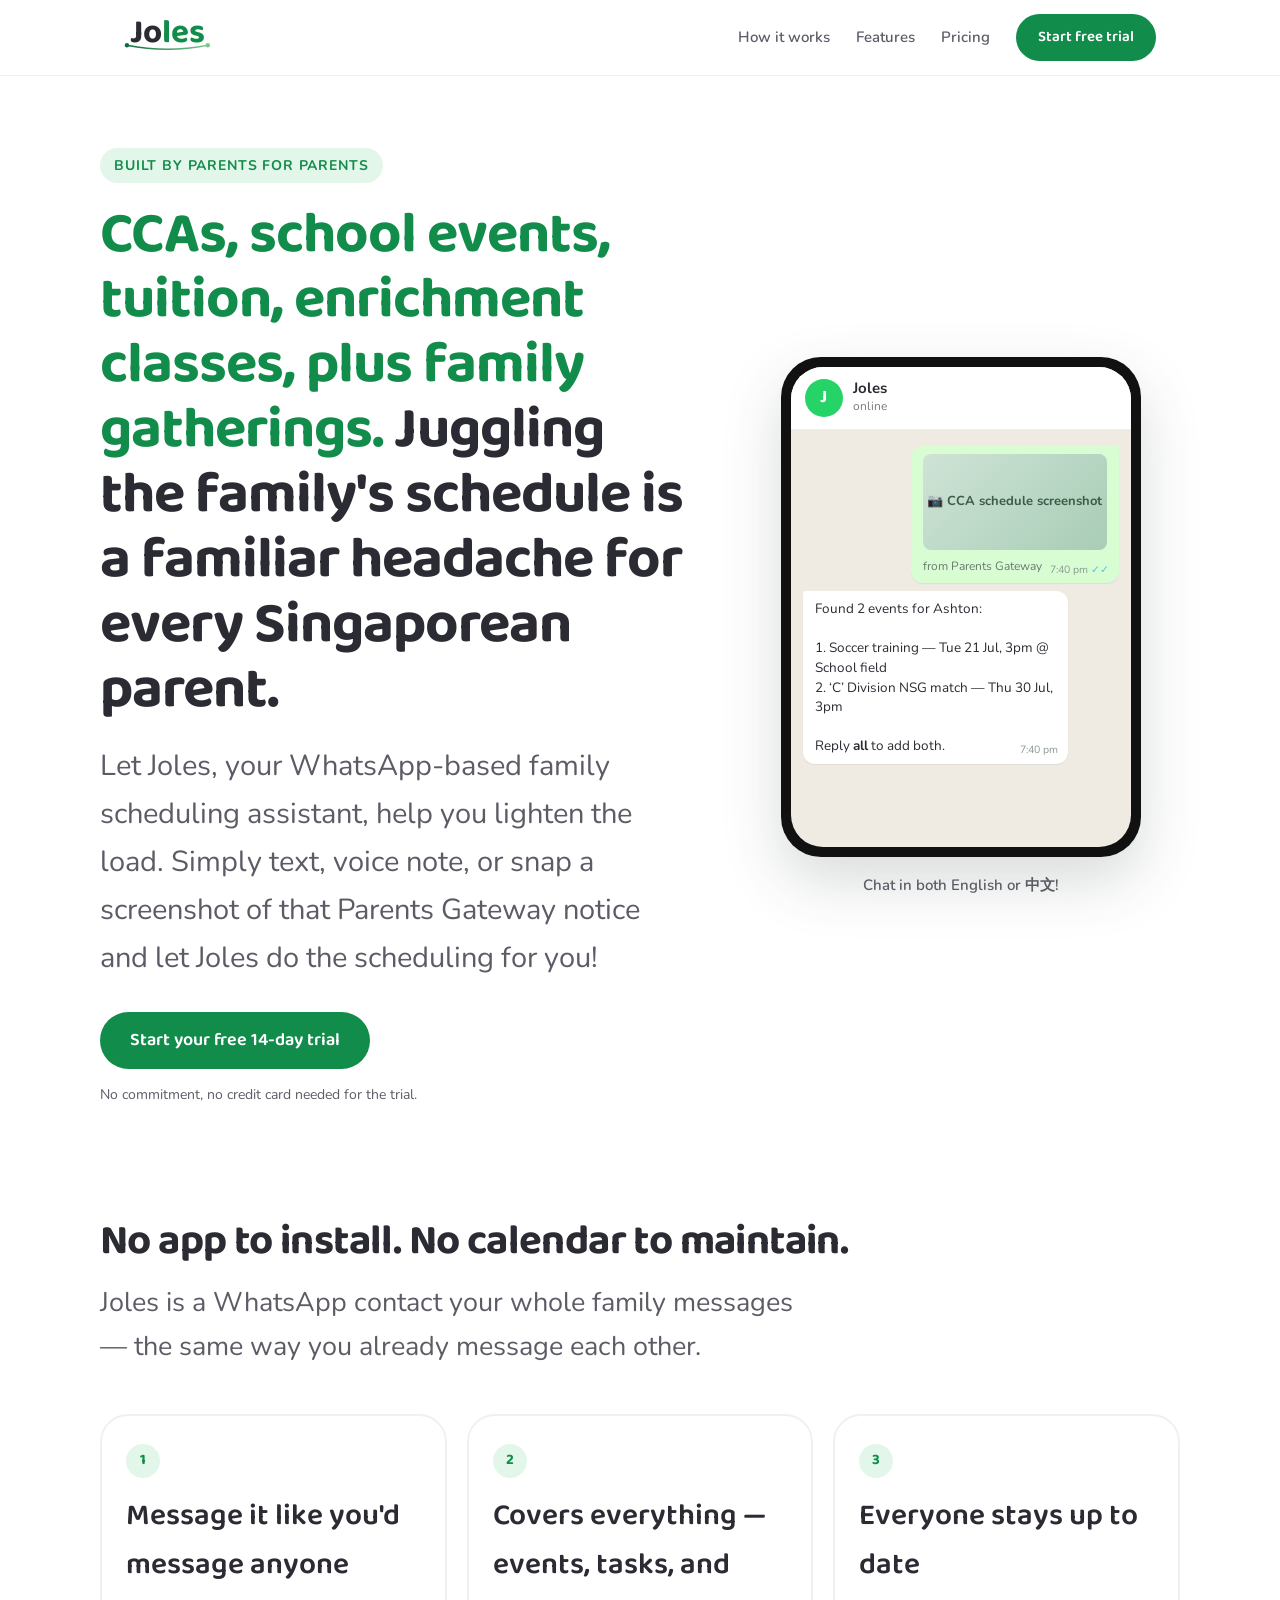
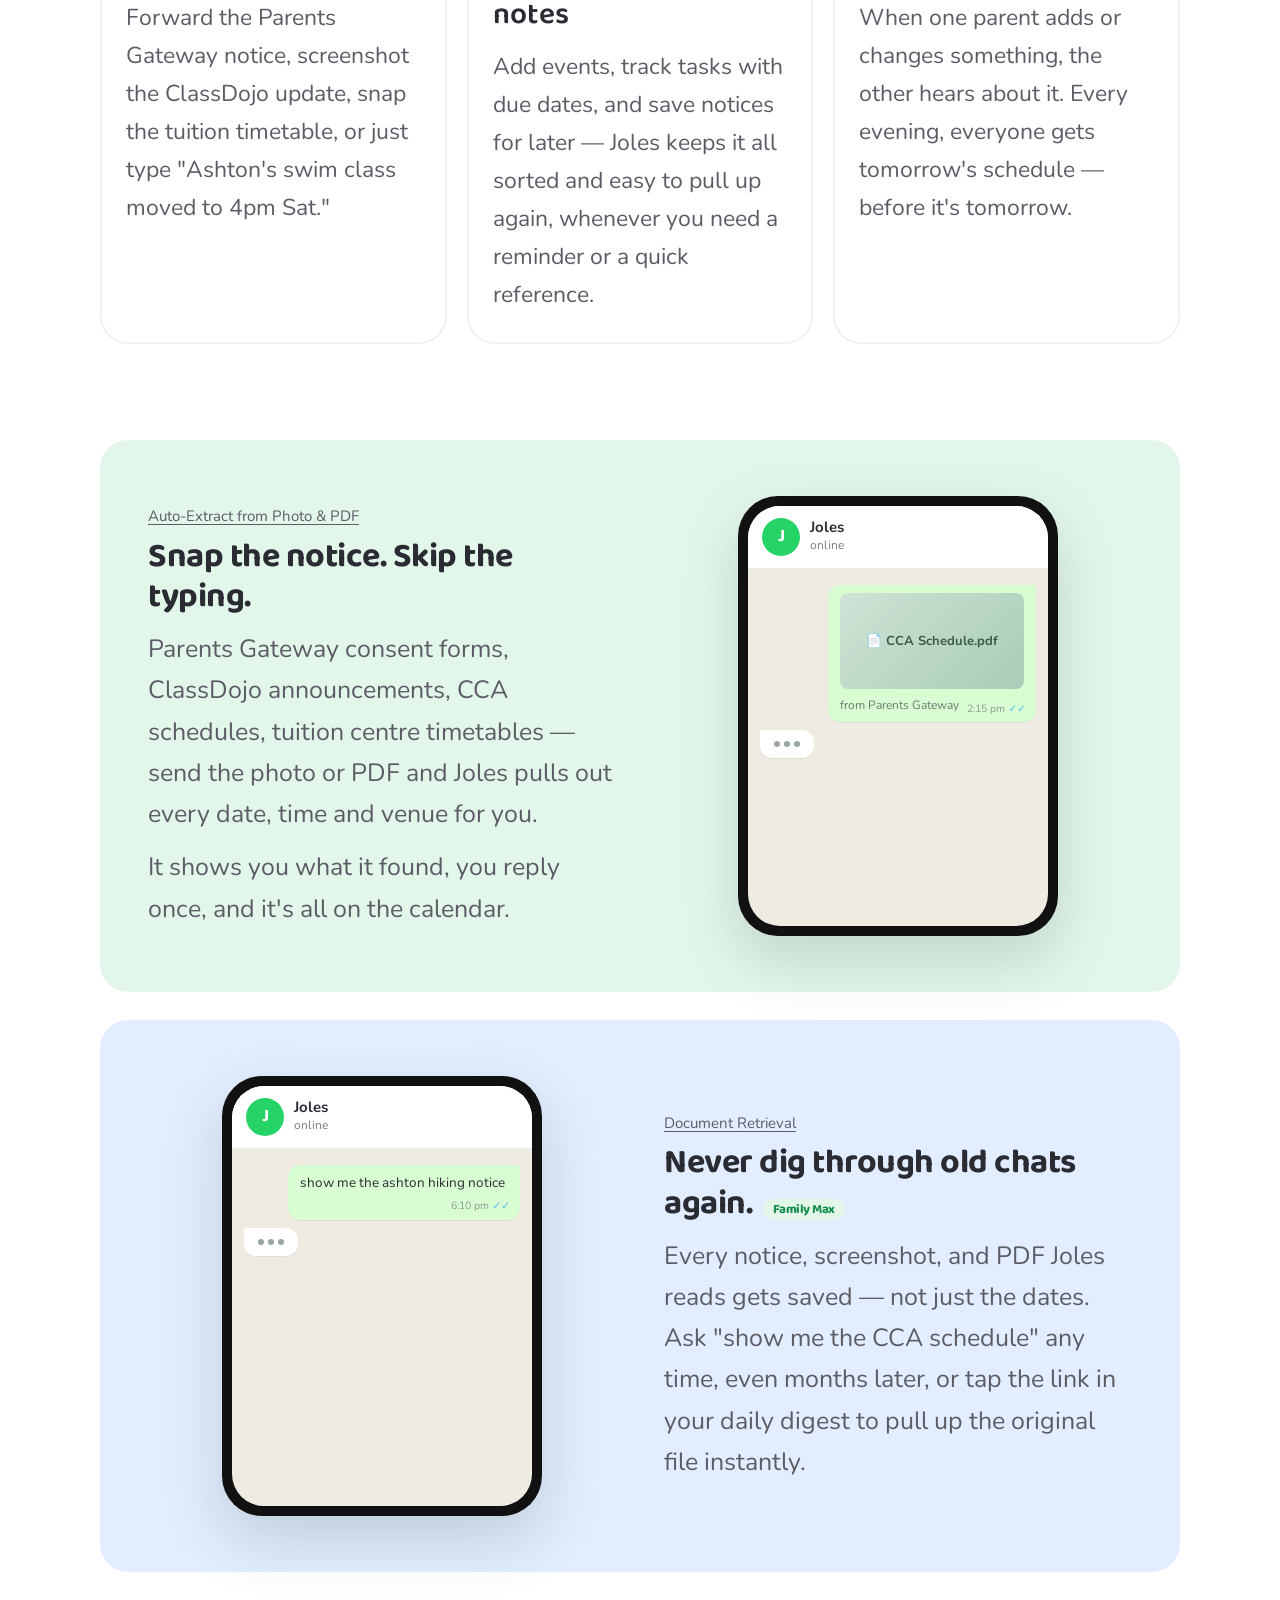
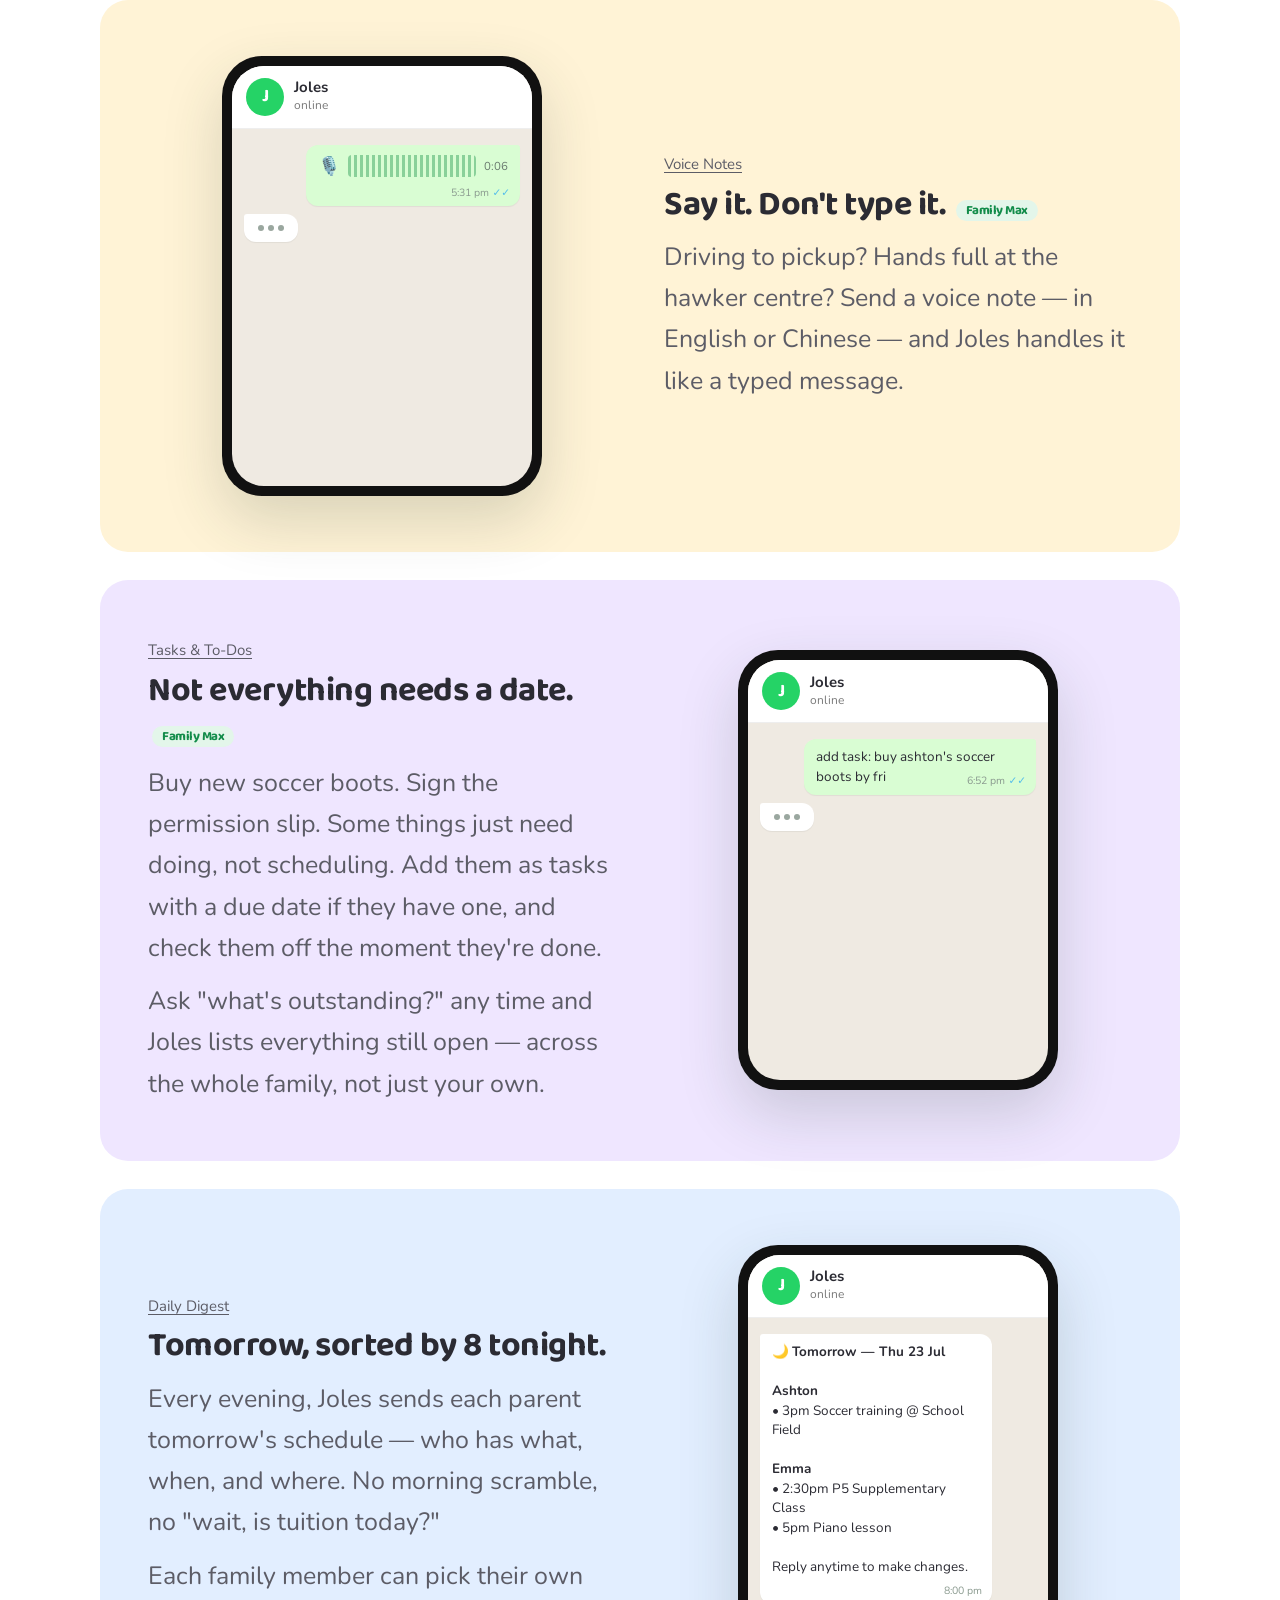
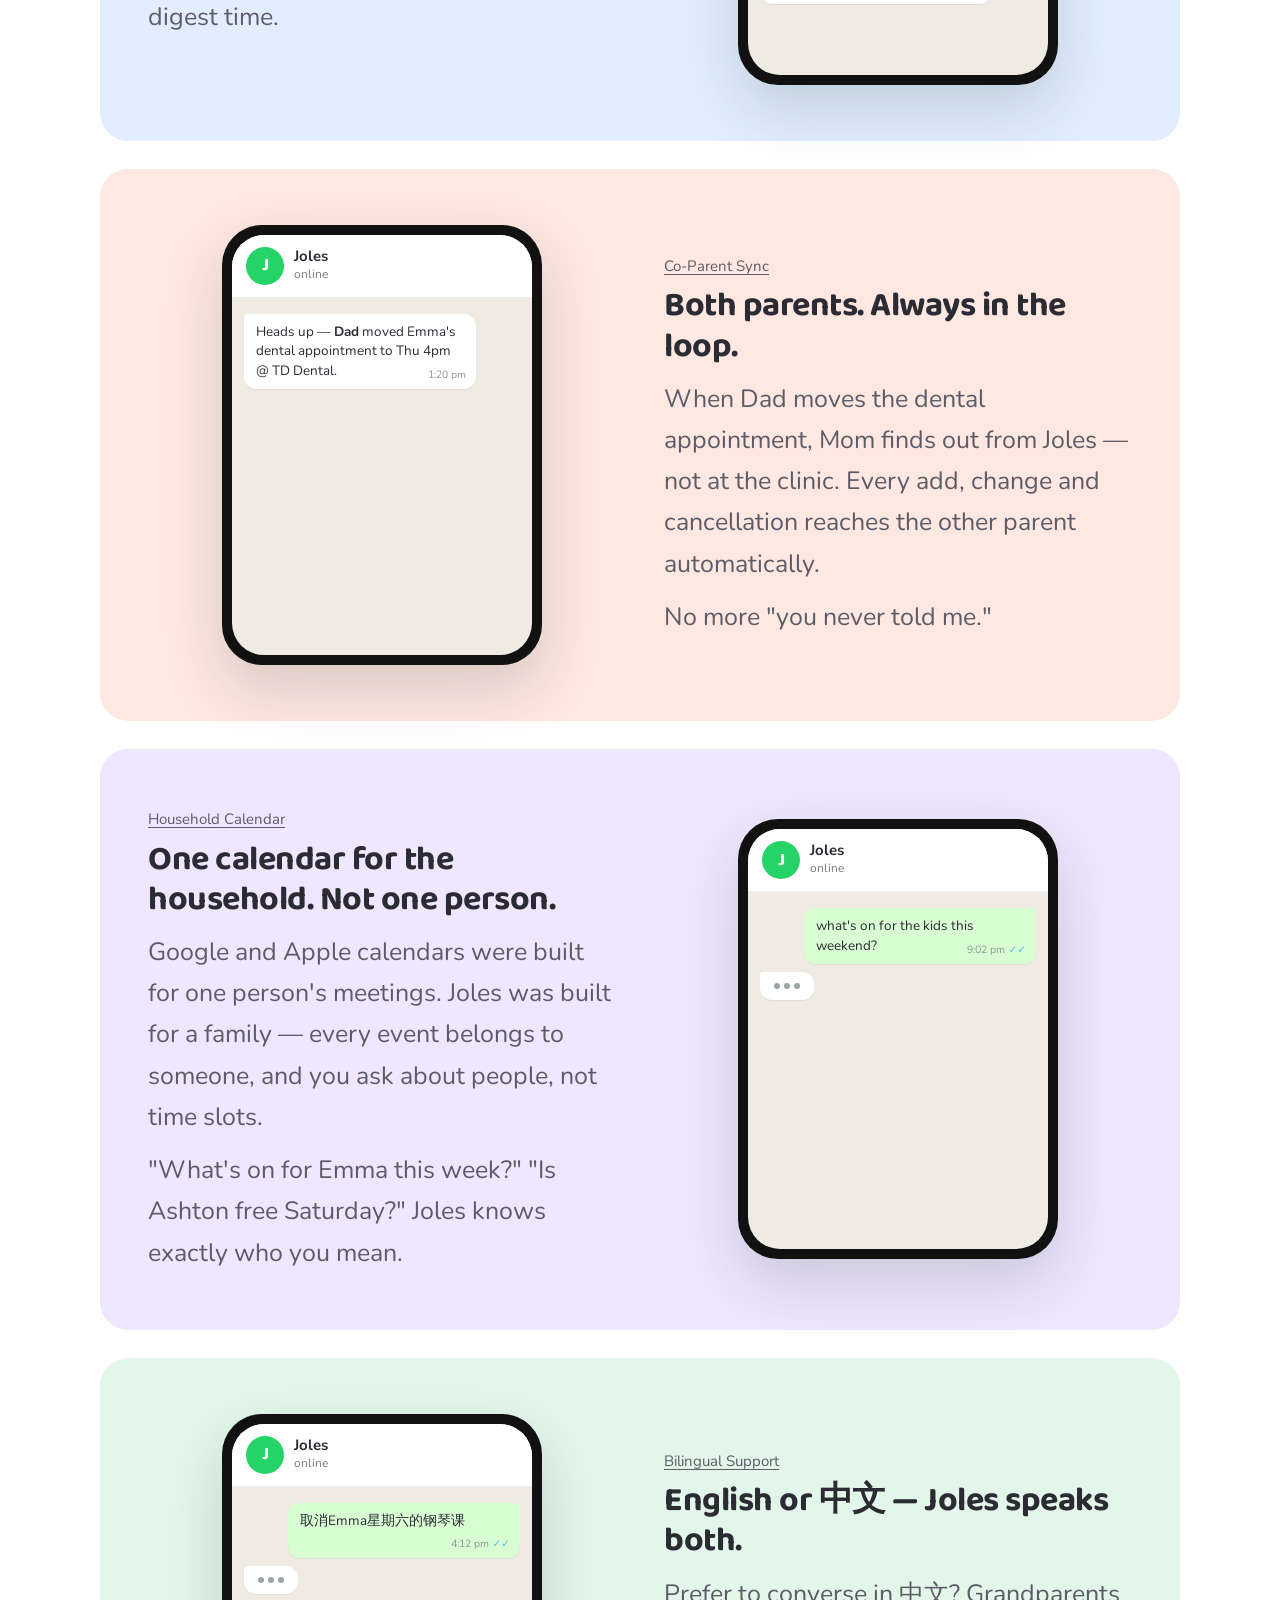
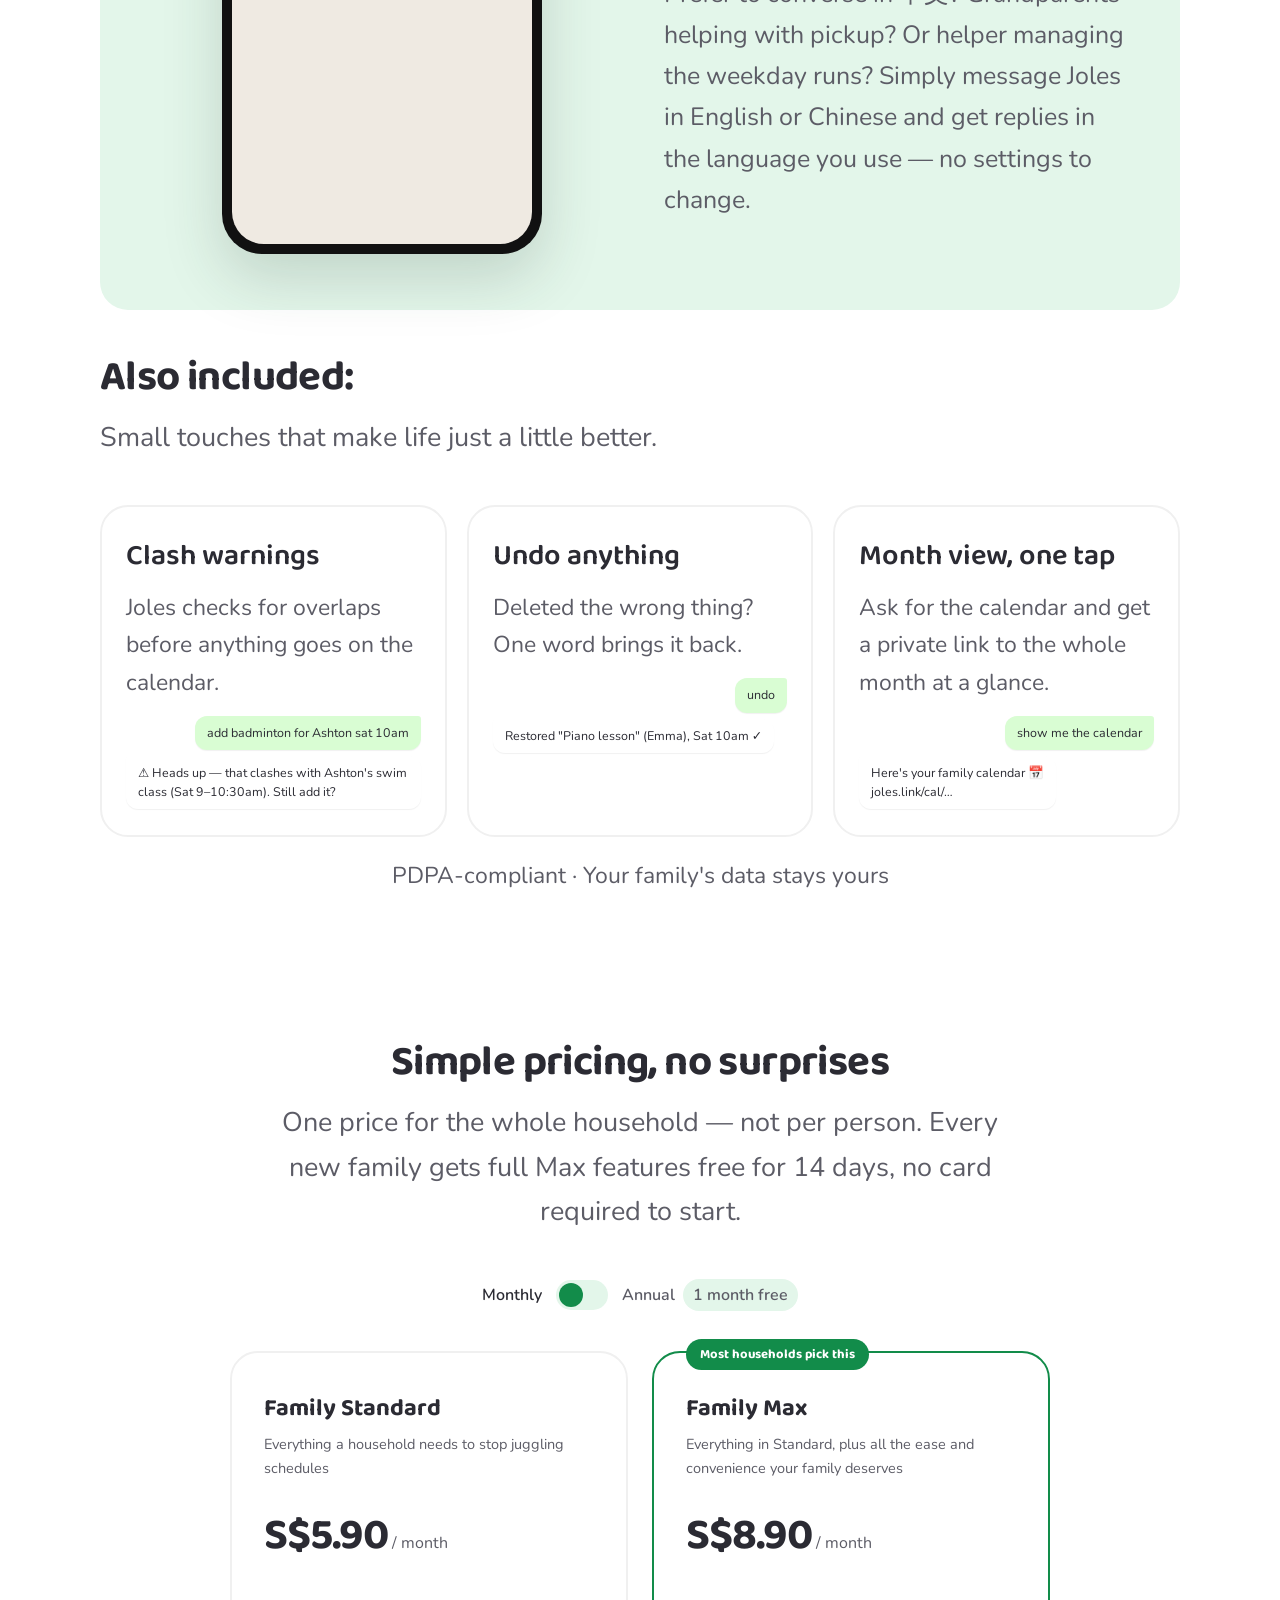
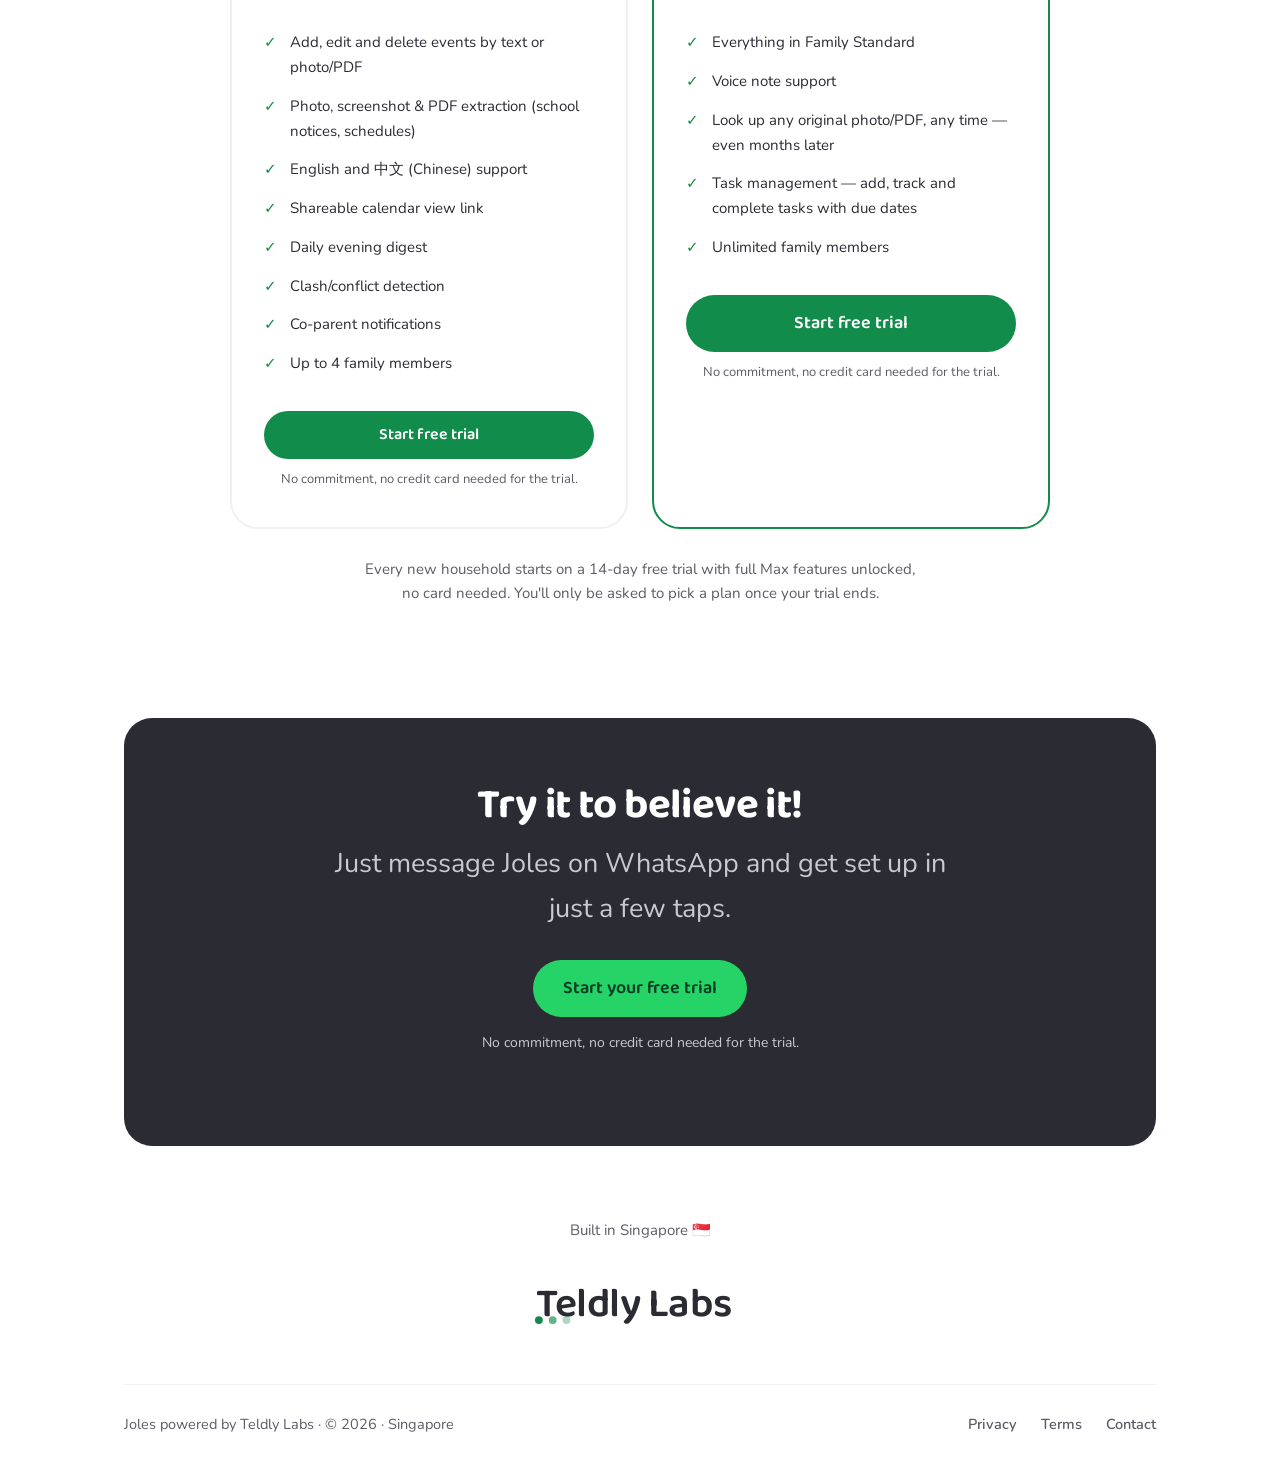
==== commit eba0483e: "update logo 4" ====
--- a/index.html
+++ b/index.html
@@ -370,7 +370,7 @@
 <nav class="nav">
   <div class="nav-inner">
     <a class="logo" href="/" aria-label="Joles">
-      <svg id="joles-logo-nav" xmlns="http://www.w3.org/2000/svg" role="img" style="height:44px;width:100px;display:block;">
+      <svg viewBox="0 0 177.36 81.79" style="height:40px;width:auto;display:block;" xmlns="http://www.w3.org/2000/svg" role="img">
         <title>Joles</title>
         <defs>
           <linearGradient id="navlogo-grad" x1="0%" y1="0%" x2="100%" y2="0%">
@@ -378,10 +378,10 @@
             <stop offset="100%" stop-color="#7bc98f"/>
           </linearGradient>
         </defs>
-        <path class="jl-arc" fill="none" stroke="url(#navlogo-grad)" stroke-width="3" stroke-linecap="round"></path>
-        <circle class="jl-dot1" r="4.5" fill="#0e6f3b"></circle>
-        <circle class="jl-dot2" r="4.5" fill="#7bc98f"></circle>
-        <text class="jl-text" font-family="'Baloo 2', system-ui, sans-serif" font-weight="700" font-size="68" fill="#2b2b33">Jo<tspan fill="#128c4a">les</tspan></text>
+        <path d="M 6.00 57.79 Q 88.68 73.79 171.36 57.79" fill="none" stroke="url(#navlogo-grad)" stroke-width="3" stroke-linecap="round"/>
+        <circle cx="6.00" cy="57.79" r="4.5" fill="#0e6f3b"/>
+        <circle cx="171.36" cy="57.79" r="4.5" fill="#7bc98f"/>
+        <text x="11.50" y="50.88" font-family="'Baloo 2', system-ui, sans-serif" font-weight="700" font-size="68" fill="#2b2b33">Jo<tspan fill="#128c4a">les</tspan></text>
       </svg>
     </a>
     <div class="nav-links">
@@ -716,12 +716,12 @@
   </div>
   <p class="built-note">Built in Singapore 🇸🇬</p>
   <div style="text-align:center; margin: 20px 0 48px;">
-    <svg id="teldly-logo" xmlns="http://www.w3.org/2000/svg" role="img" style="height:52px;width:180px;">
+    <svg viewBox="0 0 220.30 44.66" style="height:44px;width:auto;" xmlns="http://www.w3.org/2000/svg" role="img">
       <title>Teldly Labs</title>
-      <text class="tl-text" font-family="'Baloo 2', system-ui, sans-serif" font-weight="600" font-size="42" fill="#2b2b33" letter-spacing="-0.5">Teldly Labs</text>
-      <circle class="tl-dot1" r="4" fill="#128c4a"></circle>
-      <circle class="tl-dot2" r="4" fill="#128c4a" opacity="0.65"></circle>
-      <circle class="tl-dot3" r="4" fill="#128c4a" opacity="0.35"></circle>
+      <text x="5.08" y="33.64" font-family="'Baloo 2', system-ui, sans-serif" font-weight="600" font-size="42" fill="#2b2b33" letter-spacing="-0.5">Teldly Labs</text>
+      <circle cx="8.00" cy="37.66" r="4" fill="#128c4a"/>
+      <circle cx="22.00" cy="37.66" r="4" fill="#128c4a" opacity="0.65"/>
+      <circle cx="36.00" cy="37.66" r="4" fill="#128c4a" opacity="0.35"/>
     </svg>
   </div>
 </section>
@@ -999,77 +999,5 @@
   render();
 })();
 </script>
-<script>
-(function () {
-  function fitJolesLogo(svg) {
-    var text = svg.querySelector('.jl-text');
-    var arc = svg.querySelector('.jl-arc');
-    var dot1 = svg.querySelector('.jl-dot1');
-    var dot2 = svg.querySelector('.jl-dot2');
-    text.setAttribute('x', 0);
-    text.setAttribute('y', 0);
-
-    var bbox = text.getBBox();
-    var dotOffset = 7;
-    var leftX = bbox.x - dotOffset;
-    var rightX = bbox.x + bbox.width + dotOffset;
-    var arcY = bbox.y + bbox.height + 10;
-    var dipY = arcY + 18;
-    var midX = (leftX + rightX) / 2;
-
-    arc.setAttribute('d', 'M ' + leftX + ' ' + arcY + ' Q ' + midX + ' ' + dipY + ' ' + rightX + ' ' + arcY);
-    dot1.setAttribute('cx', leftX); dot1.setAttribute('cy', arcY);
-    dot2.setAttribute('cx', rightX); dot2.setAttribute('cy', arcY);
-
-    var minX = leftX - 6, maxX = rightX + 6;
-    var minY = bbox.y - 6, maxY = dipY + 8;
-    var w = maxX - minX, h = maxY - minY;
-    svg.setAttribute('viewBox', minX + ' ' + minY + ' ' + w + ' ' + h);
-
-    var displayHeight = parseFloat(getComputedStyle(svg).height) || 44;
-    svg.style.height = displayHeight + 'px';
-    svg.style.width = (displayHeight * w / h) + 'px';
-  }
-
-  function fitTeldlyLogo(svg) {
-    var text = svg.querySelector('.tl-text');
-    text.setAttribute('x', 0);
-    text.setAttribute('y', 0);
-
-    var bbox = text.getBBox();
-    var d1 = svg.querySelector('.tl-dot1');
-    var d2 = svg.querySelector('.tl-dot2');
-    var d3 = svg.querySelector('.tl-dot3');
-    var dotY = bbox.y + bbox.height + 14;
-    var startX = bbox.x + 2;
-    d1.setAttribute('cx', startX); d1.setAttribute('cy', dotY);
-    d2.setAttribute('cx', startX + 16); d2.setAttribute('cy', dotY);
-    d3.setAttribute('cx', startX + 32); d3.setAttribute('cy', dotY);
-
-    var minX = bbox.x - 6, maxX = bbox.x + bbox.width + 6;
-    var minY = bbox.y - 6, maxY = dotY + 8;
-    var w = maxX - minX, h = maxY - minY;
-    svg.setAttribute('viewBox', minX + ' ' + minY + ' ' + w + ' ' + h);
-
-    var displayHeight = parseFloat(getComputedStyle(svg).height) || 52;
-    svg.style.height = displayHeight + 'px';
-    svg.style.width = (displayHeight * w / h) + 'px';
-  }
-
-  function fitAll() {
-    var navSvg = document.getElementById('joles-logo-nav');
-    var teldlySvg = document.getElementById('teldly-logo');
-    if (navSvg) fitJolesLogo(navSvg);
-    if (teldlySvg) fitTeldlyLogo(teldlySvg);
-  }
-
-  if (document.fonts && document.fonts.ready) {
-    document.fonts.ready.then(fitAll);
-  } else {
-    fitAll();
-  }
-  window.addEventListener('load', function () { setTimeout(fitAll, 200); });
-})();
-</script>
 </body>
 </html>
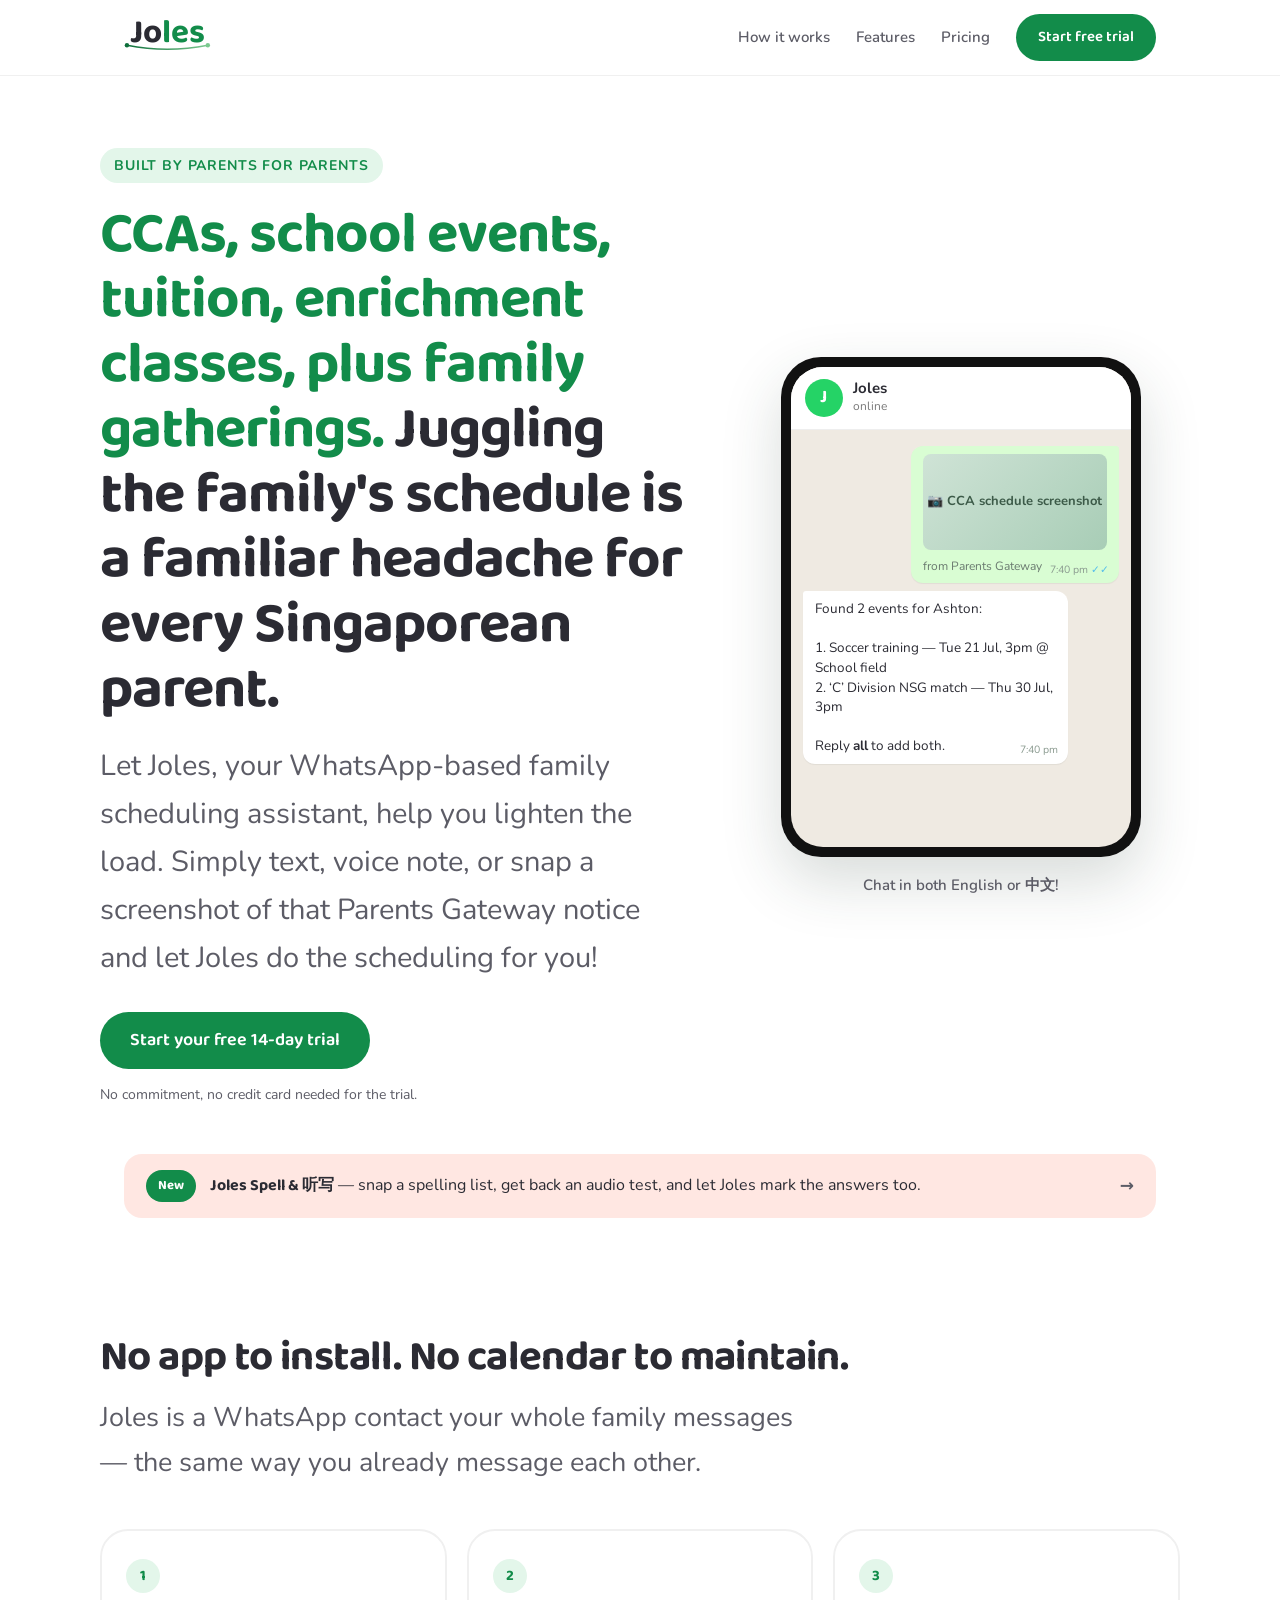
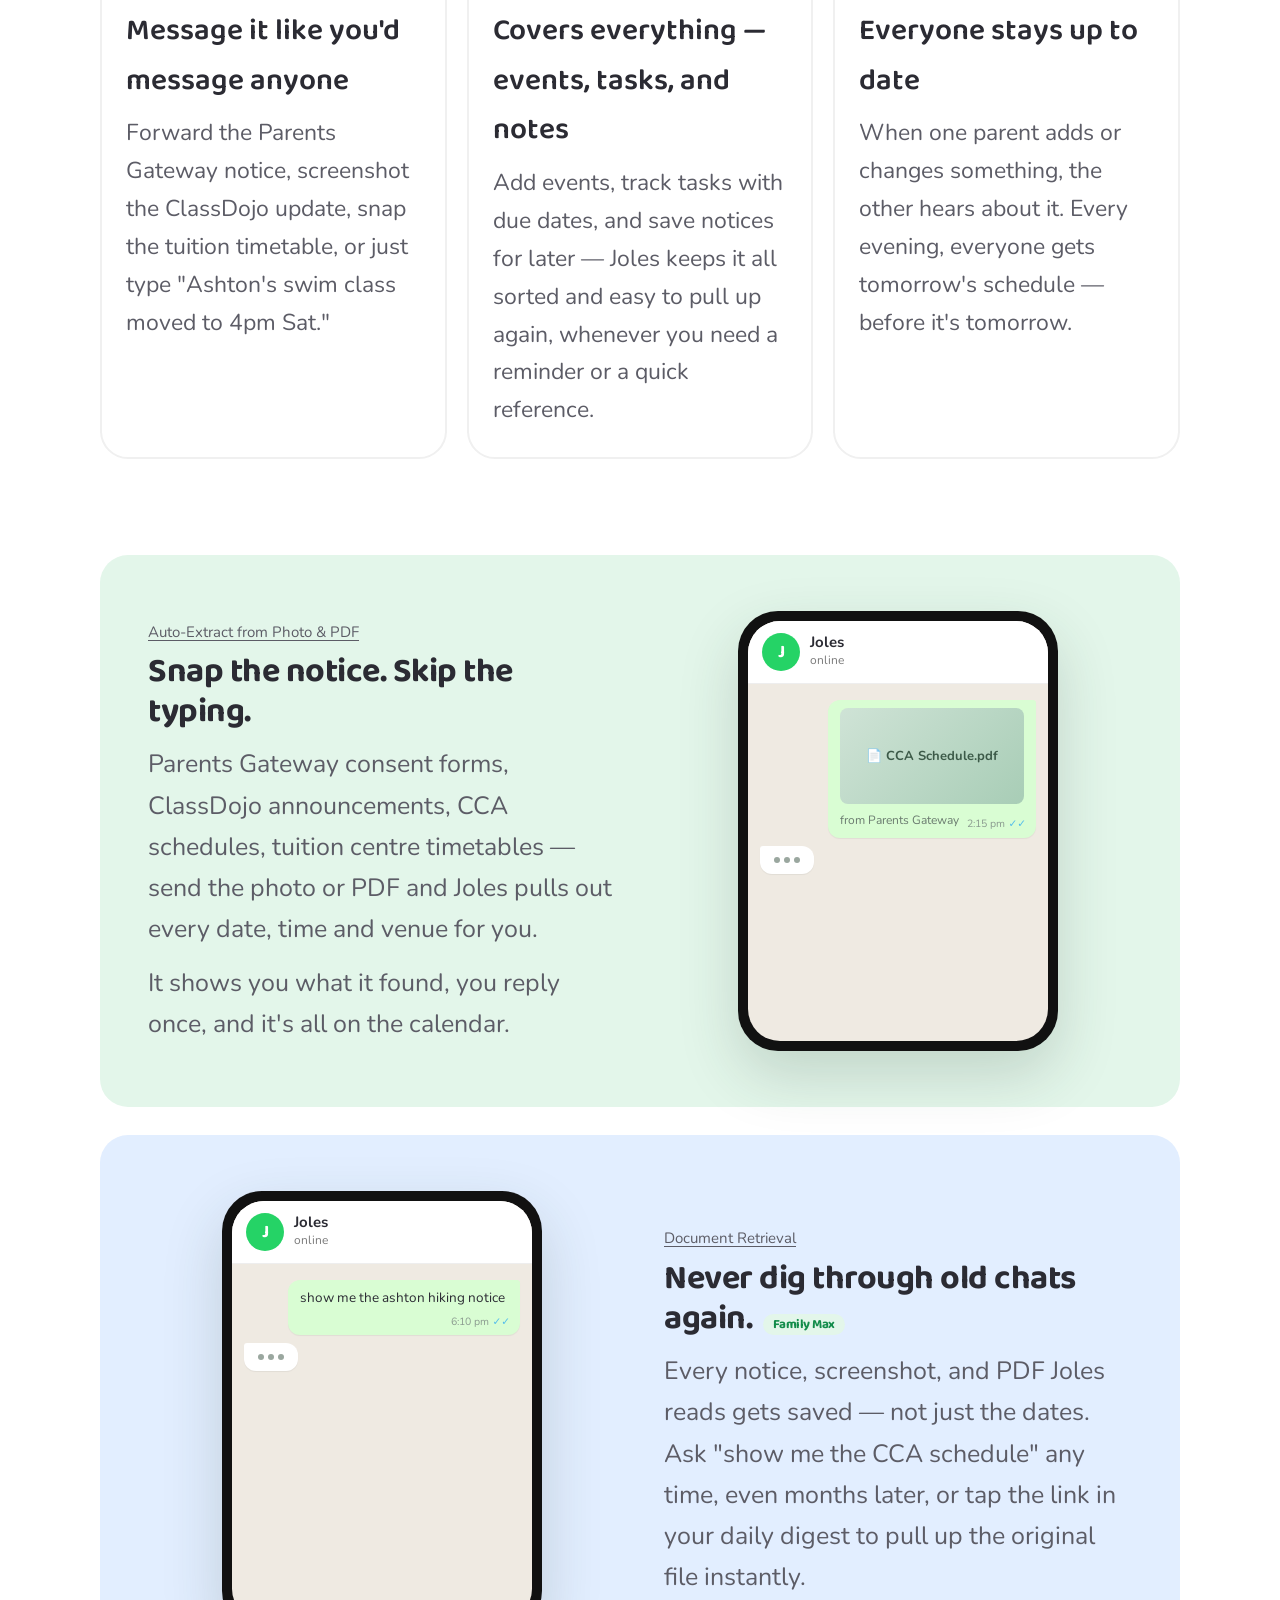
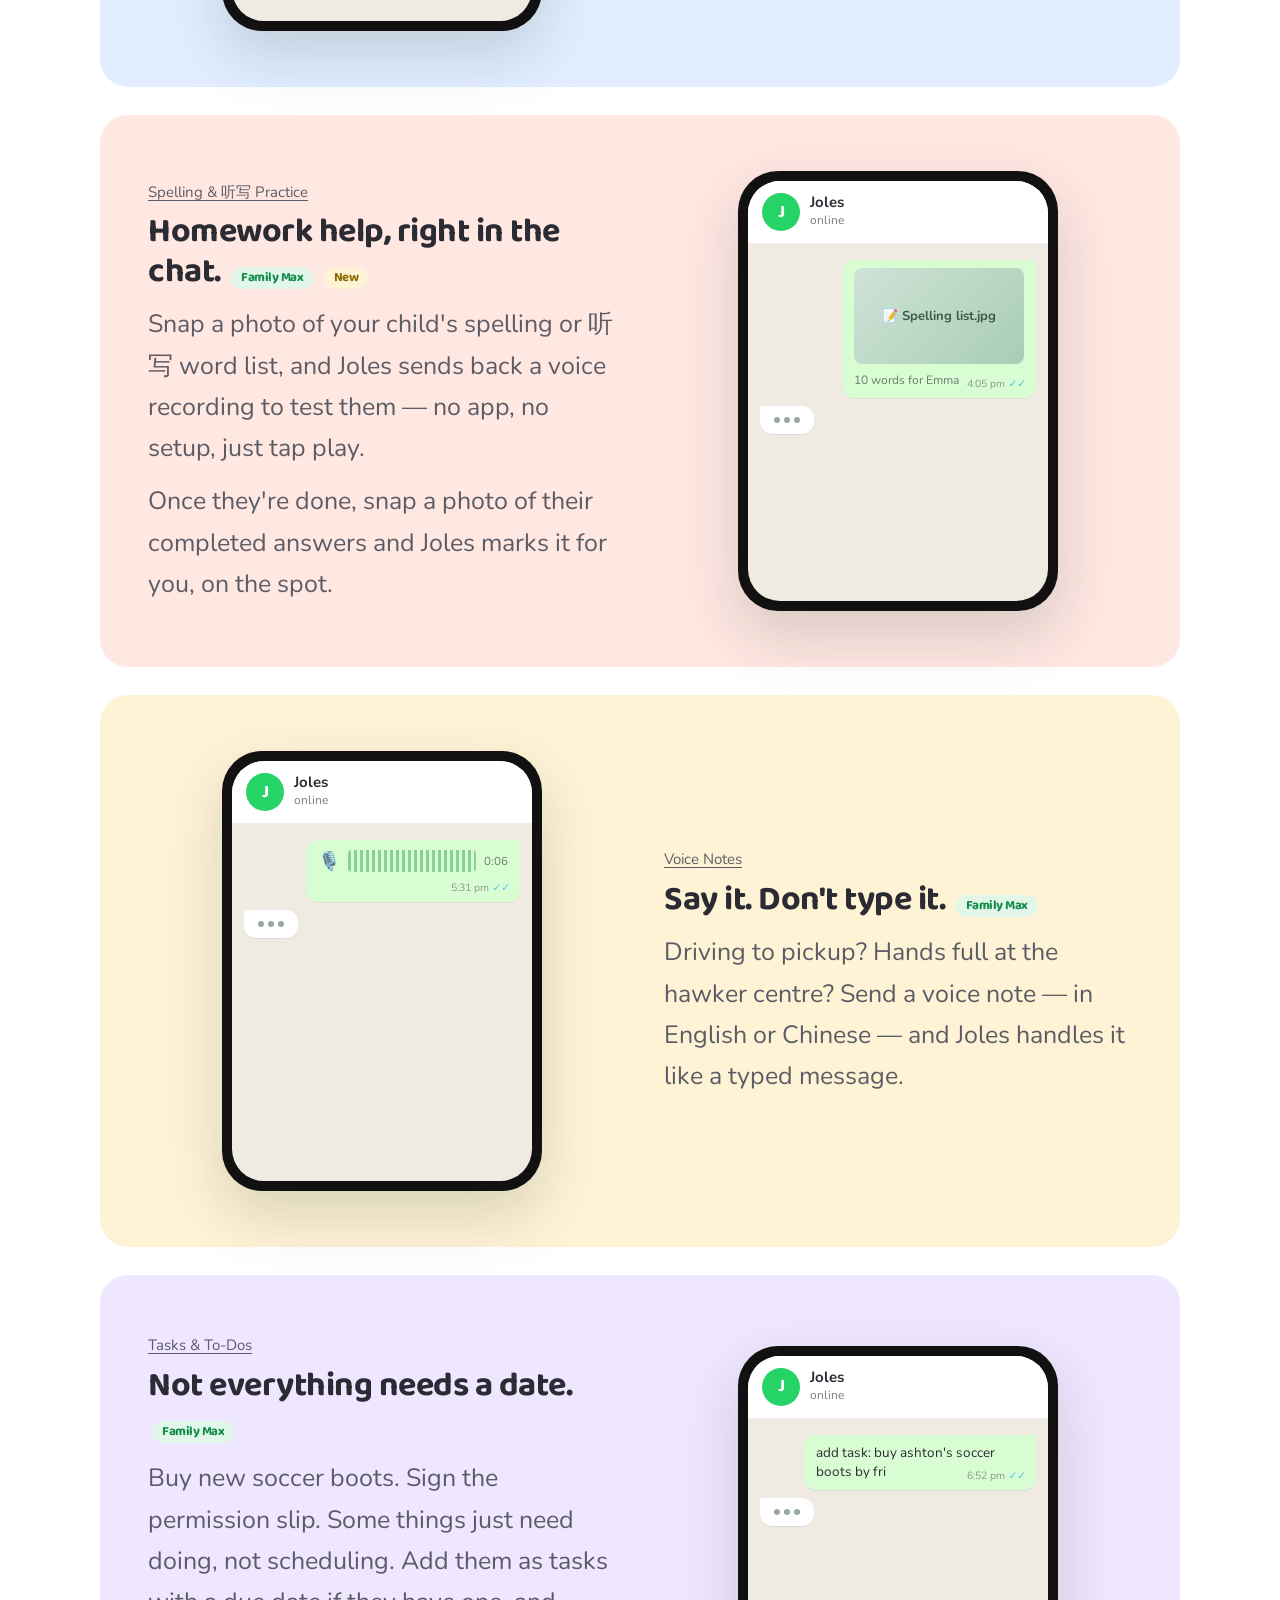
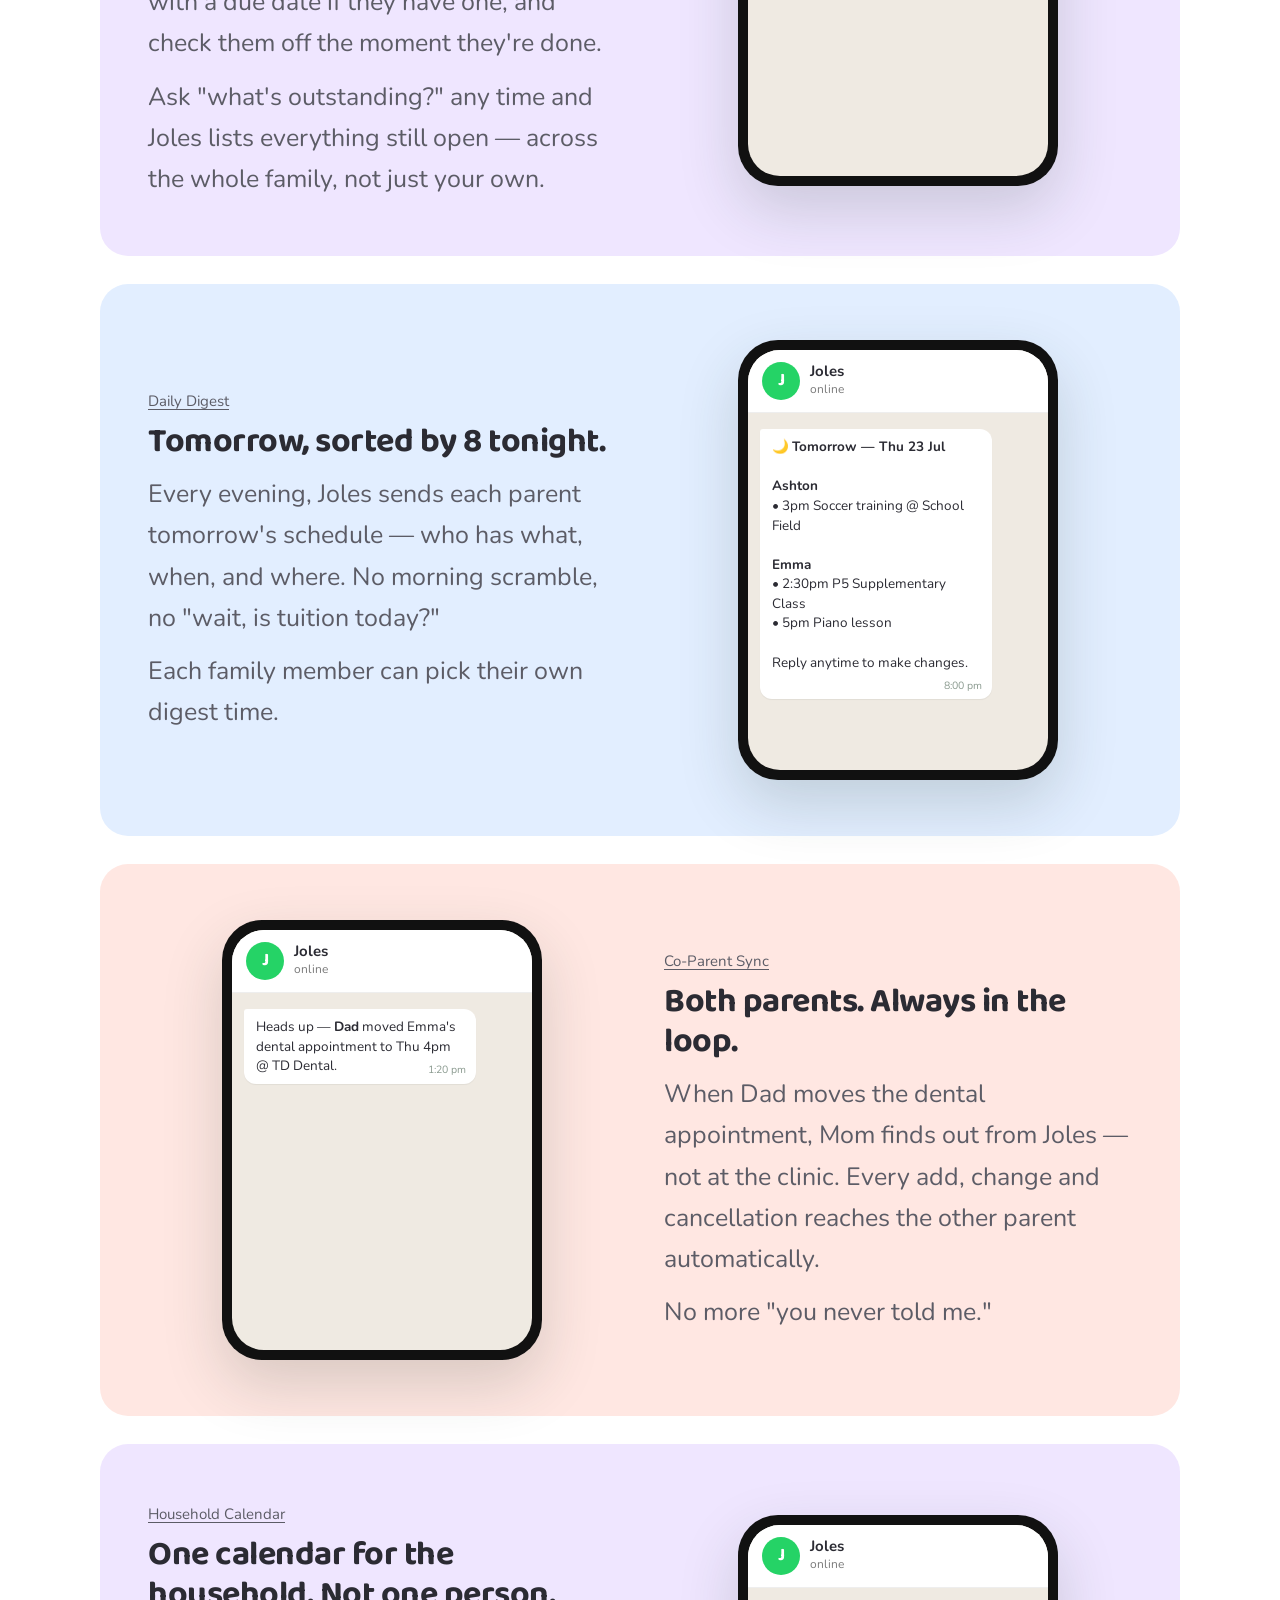
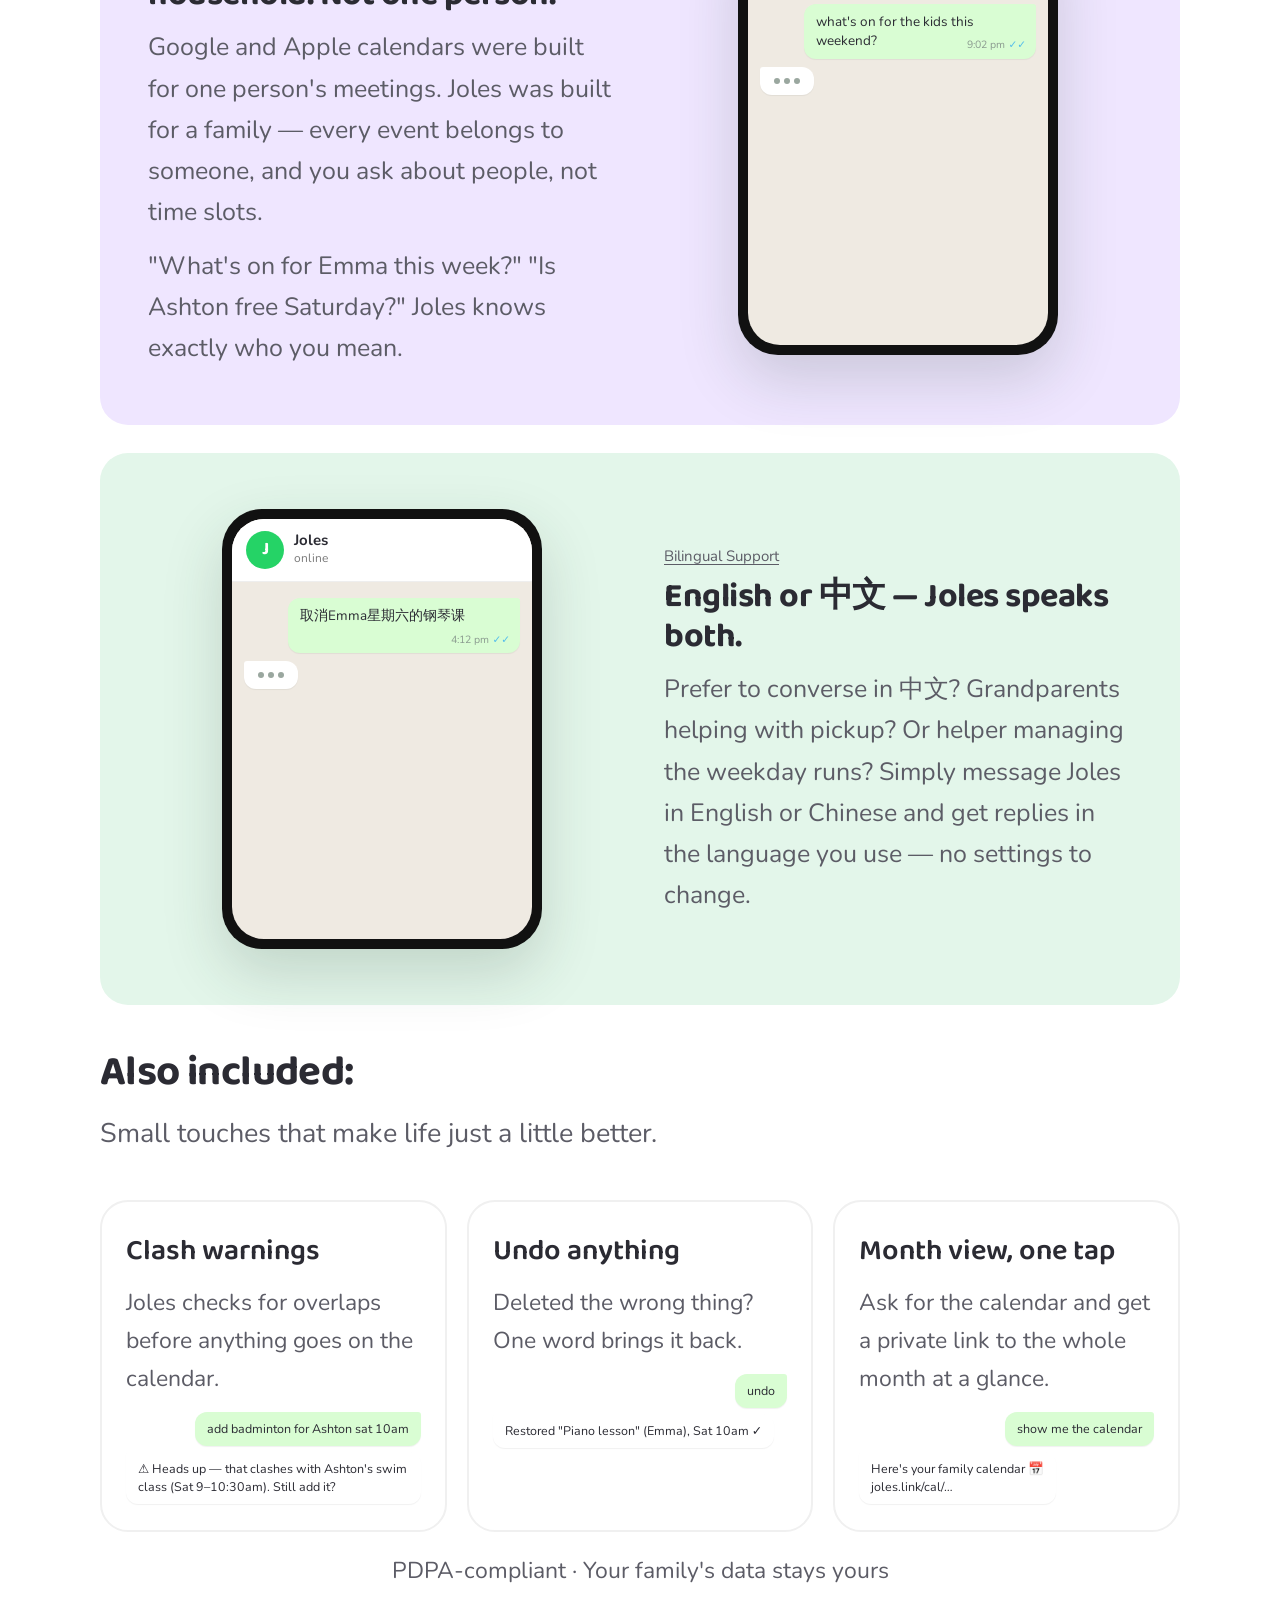
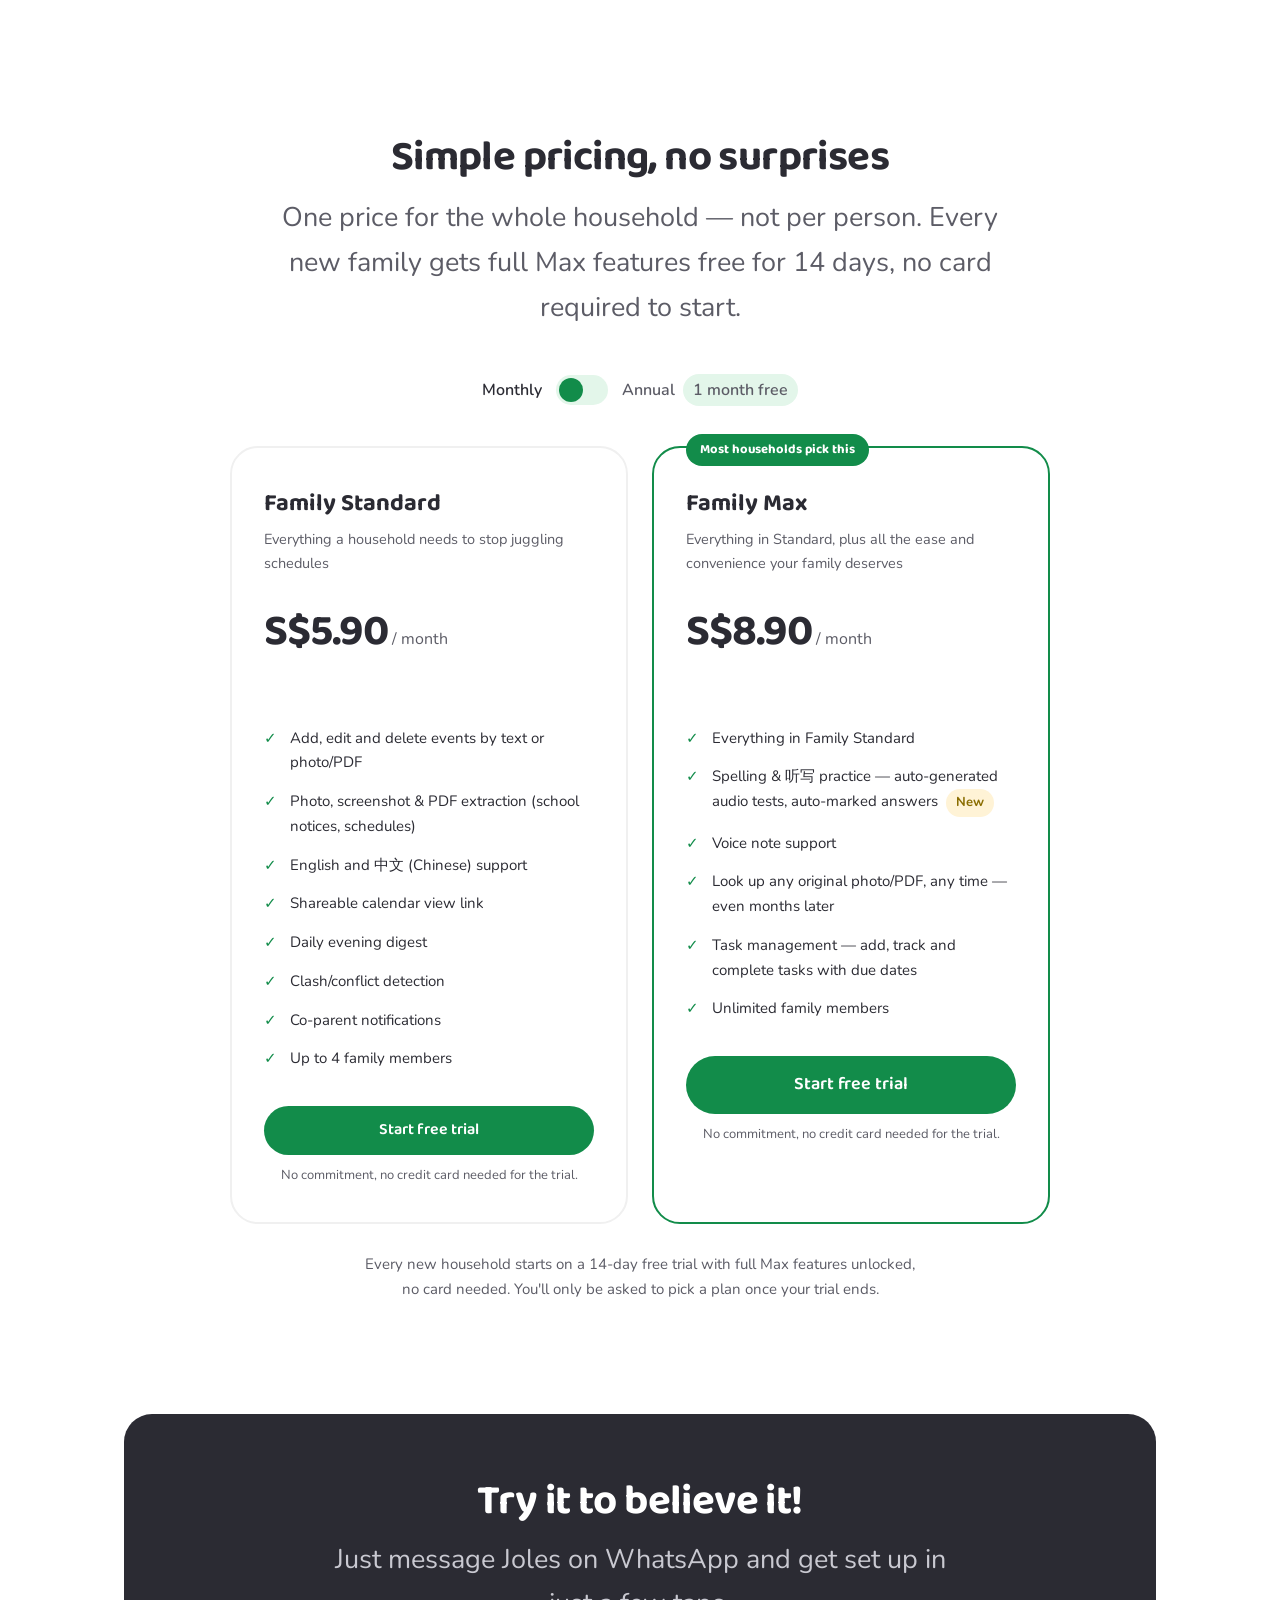
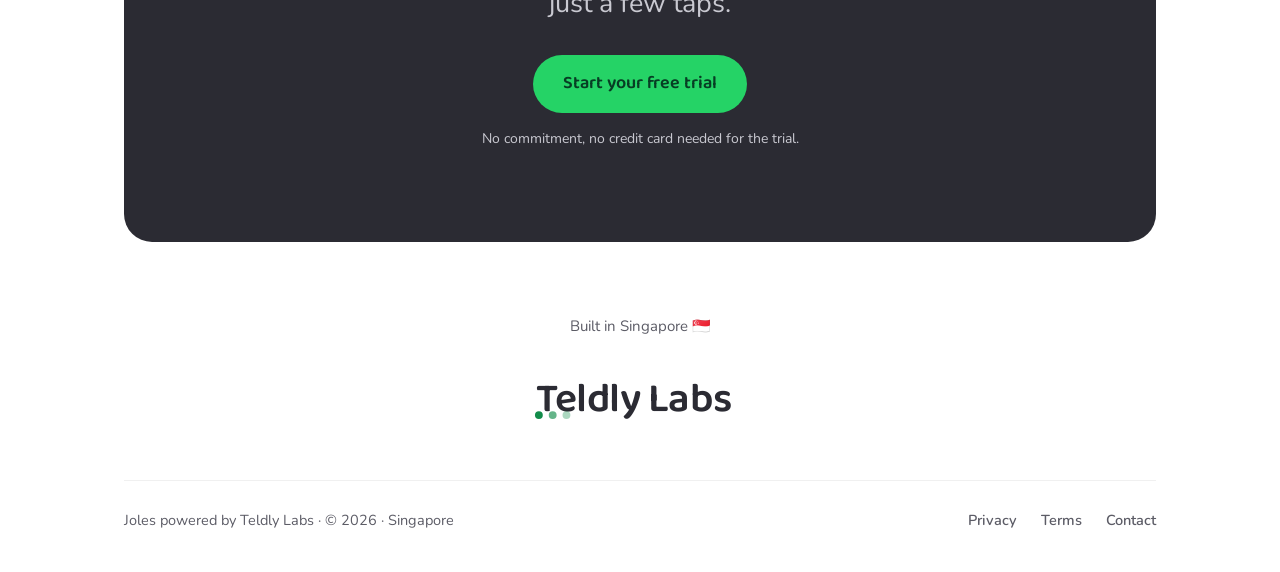
==== commit 10a20548: "joles spell update" ====
--- a/index.html
+++ b/index.html
@@ -216,6 +216,26 @@
 .step p { font-size: 23px; color: var(--ink-soft); }
 @media (max-width: 800px) { .steps { grid-template-columns: 1fr; } }
 
+/* ---------- Hero callout (new-feature banner) ---------- */
+.spell-callout {
+  display: flex; align-items: center; gap: 14px;
+  background: var(--blush); border-radius: var(--radius-md);
+  padding: 16px 22px; margin: 8px 0 44px; text-decoration: none;
+  transition: transform 0.15s ease, box-shadow 0.15s ease;
+}
+.spell-callout:hover { transform: translateY(-1px); box-shadow: 0 8px 20px rgba(0,0,0,0.06); }
+.spell-callout-badge {
+  flex-shrink: 0; font-family: var(--display); font-weight: 700; font-size: 13px;
+  color: #fff; background: var(--green); padding: 5px 12px; border-radius: 999px;
+}
+.spell-callout-text { color: var(--ink); font-size: 16px; line-height: 1.4; }
+.spell-callout-text strong { font-family: var(--display); }
+.spell-callout-arrow { margin-left: auto; color: var(--ink-soft); font-weight: 700; flex-shrink: 0; }
+@media (max-width: 640px) {
+  .spell-callout { flex-wrap: wrap; padding: 14px 18px; }
+  .spell-callout-arrow { display: none; }
+}
+
 /* ---------- Feature sections ---------- */
 .feature {
   border-radius: var(--radius-lg);
@@ -281,6 +301,10 @@
 .save-badge {
   display: inline-block; font-size: 13px; font-weight: 700; color: var(--green);
   background: var(--mint); padding: 3px 10px; border-radius: 999px; margin-left: 4px;
+}
+.new-badge {
+  display: inline-block; font-size: 13px; font-weight: 700; color: #8a6d00;
+  background: var(--butter); padding: 3px 10px; border-radius: 999px; margin-left: 4px;
 }
 .pricing-grid {
   display: grid; grid-template-columns: 1fr 1fr; gap: 24px; max-width: 820px; margin: 0 auto;
@@ -423,6 +447,14 @@
   </div>
 </header>
 
+<div class="wrap">
+  <a href="#spell" class="spell-callout">
+    <span class="spell-callout-badge">New</span>
+    <span class="spell-callout-text"><strong>Joles Spell &amp; 听写</strong> — snap a spelling list, get back an audio test, and let Joles mark the answers too.</span>
+    <span class="spell-callout-arrow">→</span>
+  </a>
+</div>
+
 <!-- ================= HOW IT WORKS ================= -->
 <section class="section wrap" id="how">
   <h2>No app to install. No calendar to maintain.</h2>
@@ -485,6 +517,27 @@
             <div><div class="wa-name">Joles</div><div class="wa-status">online</div></div>
           </div>
           <div class="wa-chat" data-chat="docRetrieval" aria-live="polite"></div>
+        </div>
+      </div>
+    </div>
+  </div>
+
+  <!-- 1c. Joles Spell -->
+  <div class="feature tint-blush" id="spell">
+    <div class="feature-copy">
+      <span class="feature-eyebrow">Spelling &amp; 听写 Practice</span>
+      <h3>Homework help, right in the chat. <span class="save-badge">Family Max</span> <span class="new-badge">New</span></h3>
+      <p>Snap a photo of your child's spelling or 听写 word list, and Joles sends back a voice recording to test them — no app, no setup, just tap play.</p>
+      <p>Once they're done, snap a photo of their completed answers and Joles marks it for you, on the spot.</p>
+    </div>
+    <div class="feature-visual">
+      <div class="phone">
+        <div class="phone-screen">
+          <div class="wa-header">
+            <div class="wa-avatar">J</div>
+            <div><div class="wa-name">Joles</div><div class="wa-status">online</div></div>
+          </div>
+          <div class="wa-chat" data-chat="spell" aria-live="polite"></div>
         </div>
       </div>
     </div>
@@ -693,6 +746,7 @@
       <p class="price-annual-note" id="noteMax">&nbsp;</p>
       <ul class="price-features">
         <li>Everything in Family Standard</li>
+        <li>Spelling &amp; 听写 practice — auto-generated audio tests, auto-marked answers <span class="new-badge">New</span></li>
         <li>Voice note support</li>
         <li>Look up any original photo/PDF, any time — even months later</li>
         <li>Task management — add, track and complete tasks with due dates</li>
@@ -779,6 +833,18 @@
       { type: 'typing' },
       { type: 'text', side: 'recv', text: '24 Jul 2pm – 4:15pm\nGB Hiking Programme (Ashton)', time: '6:10 pm' },
       { type: 'photo', side: 'recv', icon: '\uD83D\uDCCE', label: 'GB_Hiking_Notice.jpg', caption: 'Original document', time: '6:10 pm' }
+    ],
+
+    spell: [
+      { type: 'photo', side: 'sent', icon: '\uD83D\uDCDD', label: 'Spelling list.jpg', caption: '10 words for Emma', time: '4:05 pm' },
+      { type: 'typing' },
+      { type: 'text', side: 'recv', text: 'Got it! Reply <b>DONE</b> to turn this into an audio test for Emma.', time: '4:05 pm' },
+      { type: 'text', side: 'sent', text: 'done', time: '4:06 pm' },
+      { type: 'typing' },
+      { type: 'voice', side: 'recv', length: '2:14', time: '4:06 pm' },
+      { type: 'photo', side: 'sent', icon: '\u270D\uFE0F', label: "Emma's answers.jpg", caption: 'MARK', time: '4:32 pm' },
+      { type: 'typing' },
+      { type: 'text', side: 'recv', text: '9/10 correct! Item 4 \u2014 "recieve" should be "receive". Nice work, Emma! \uD83C\uDF89', time: '4:32 pm' }
     ],
 
     voice: [
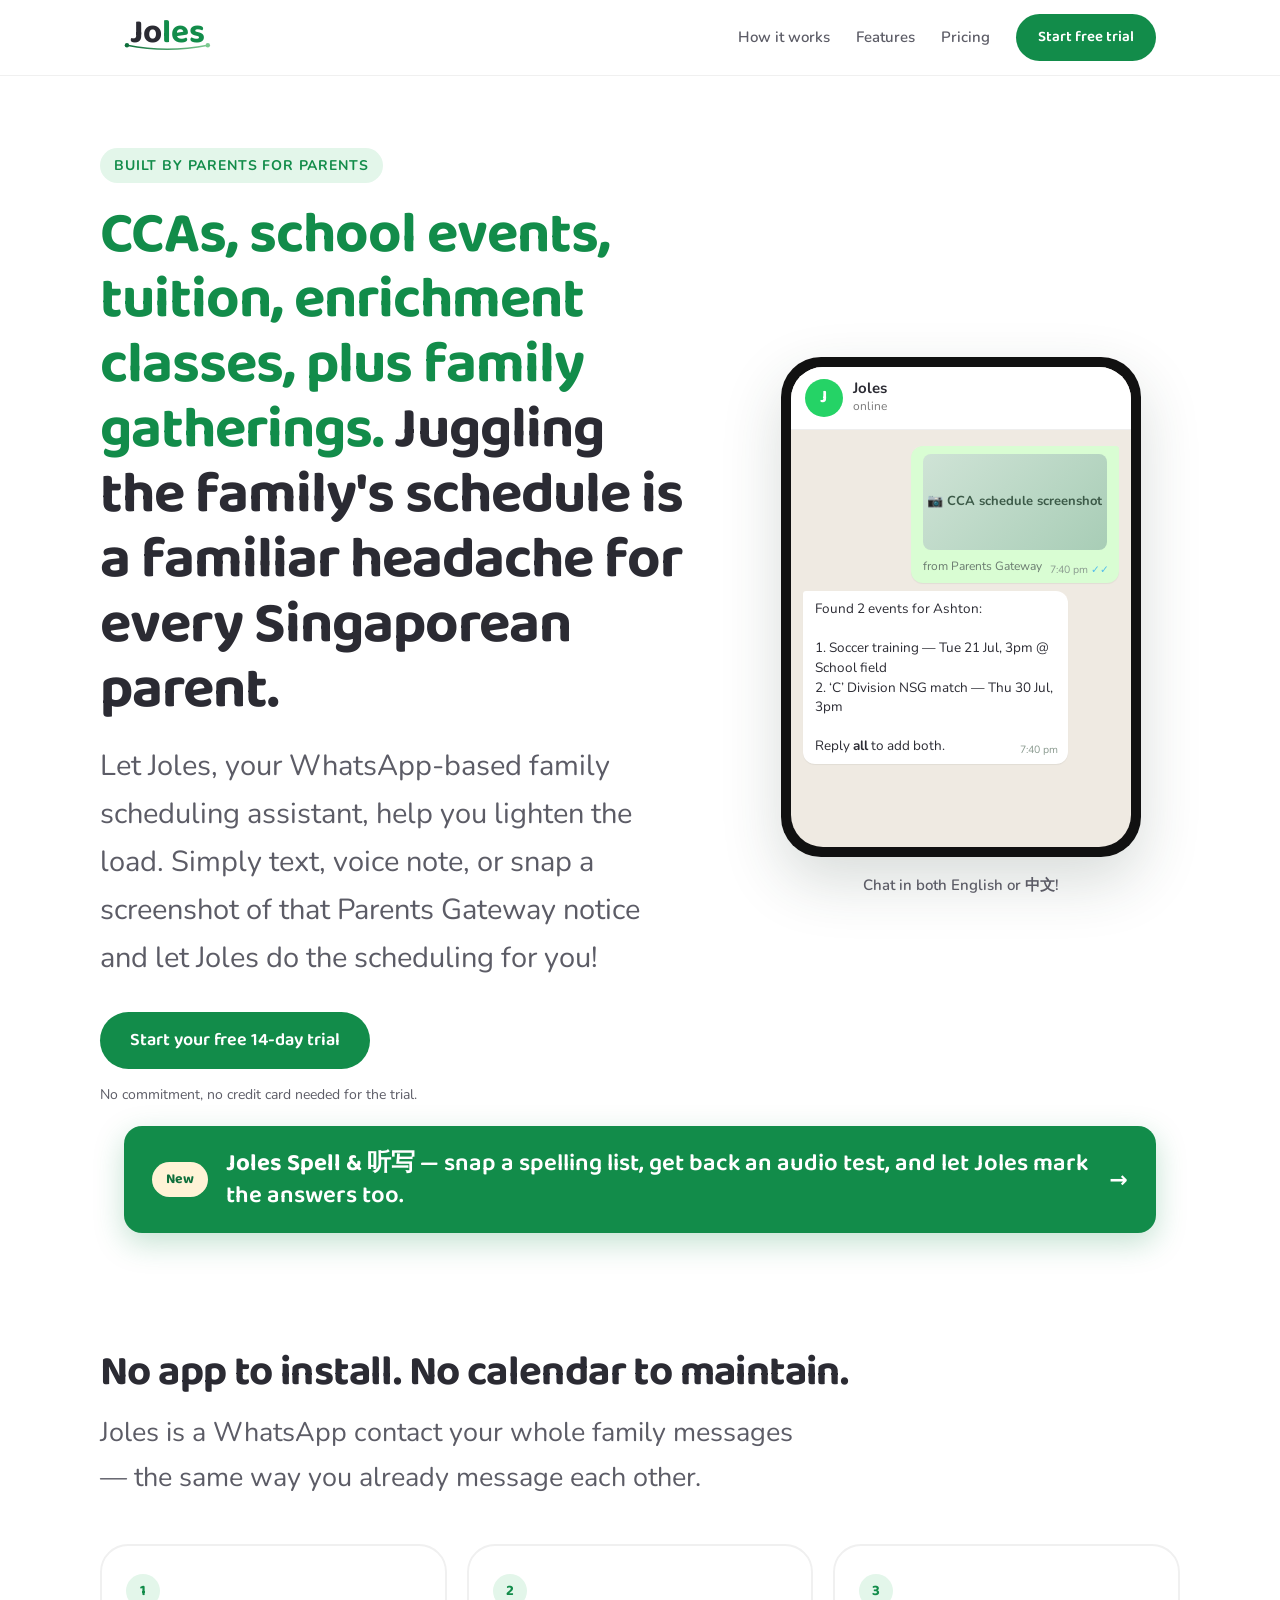
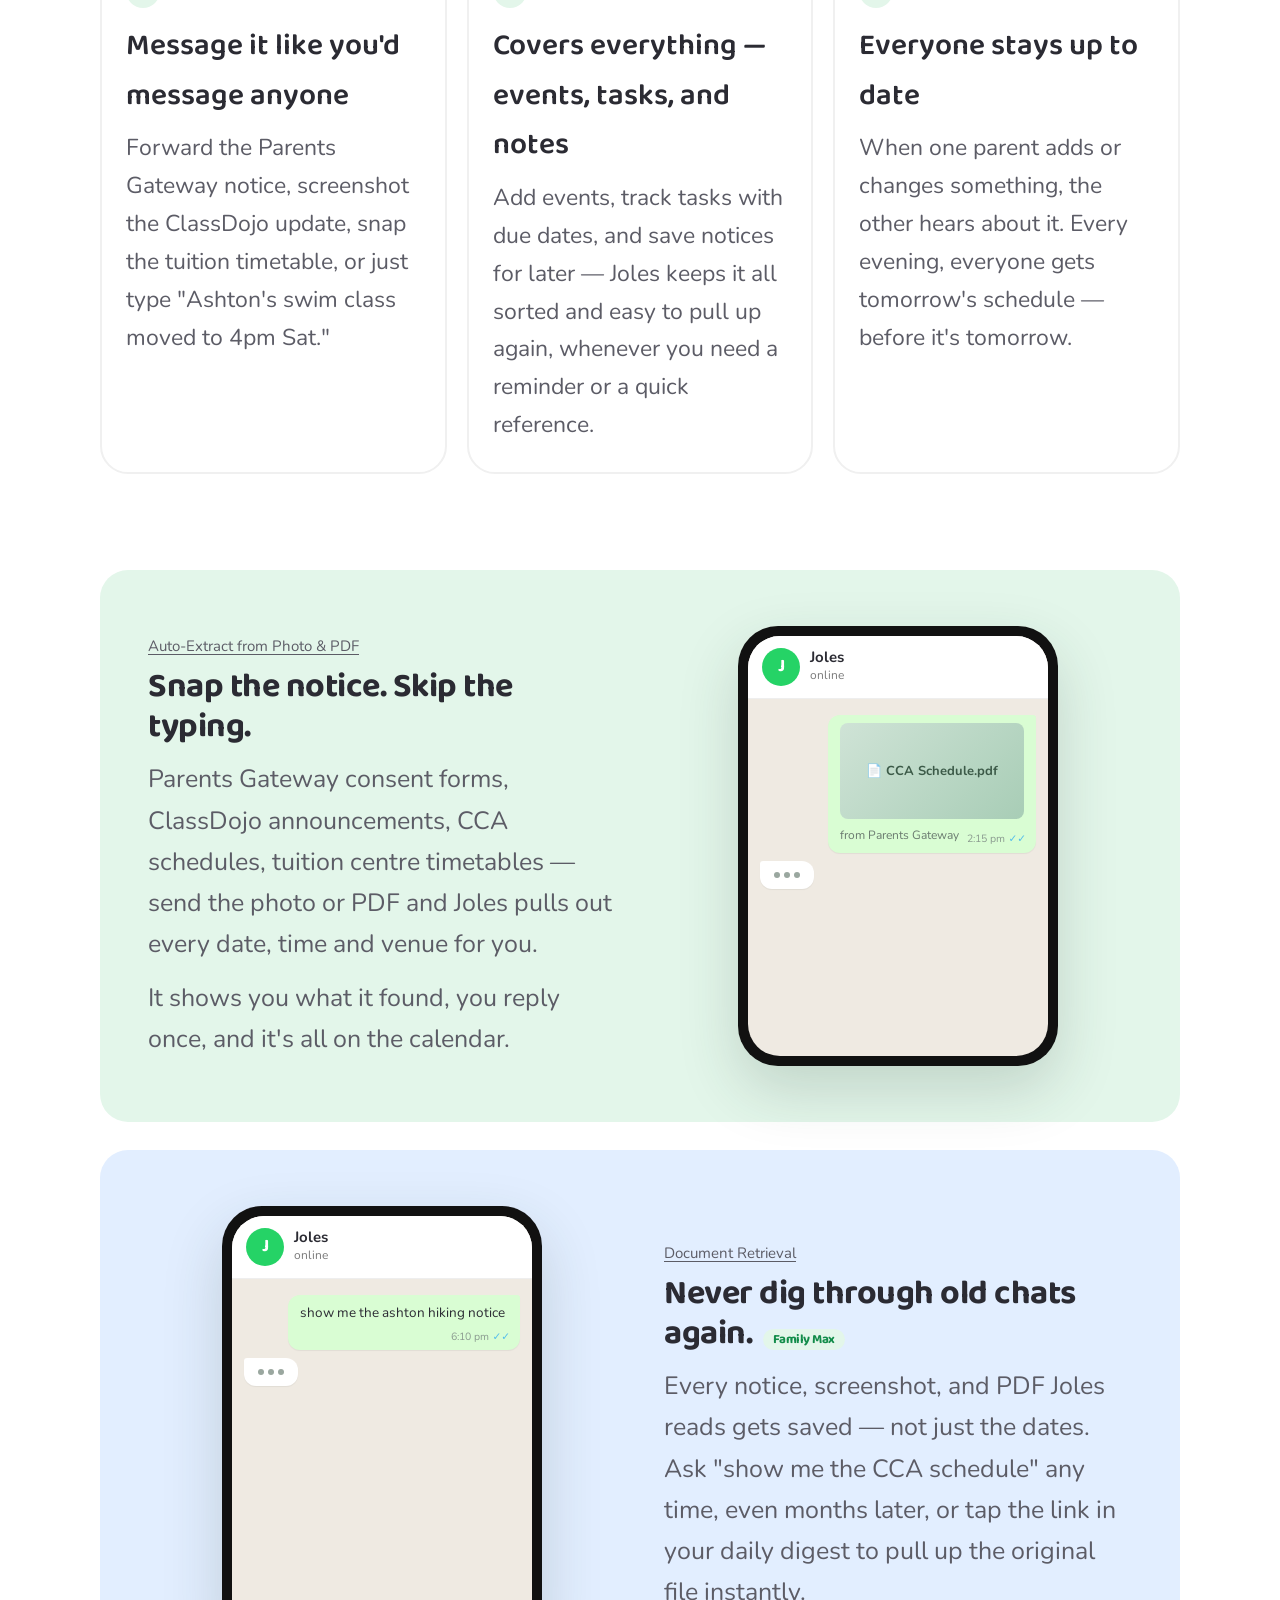
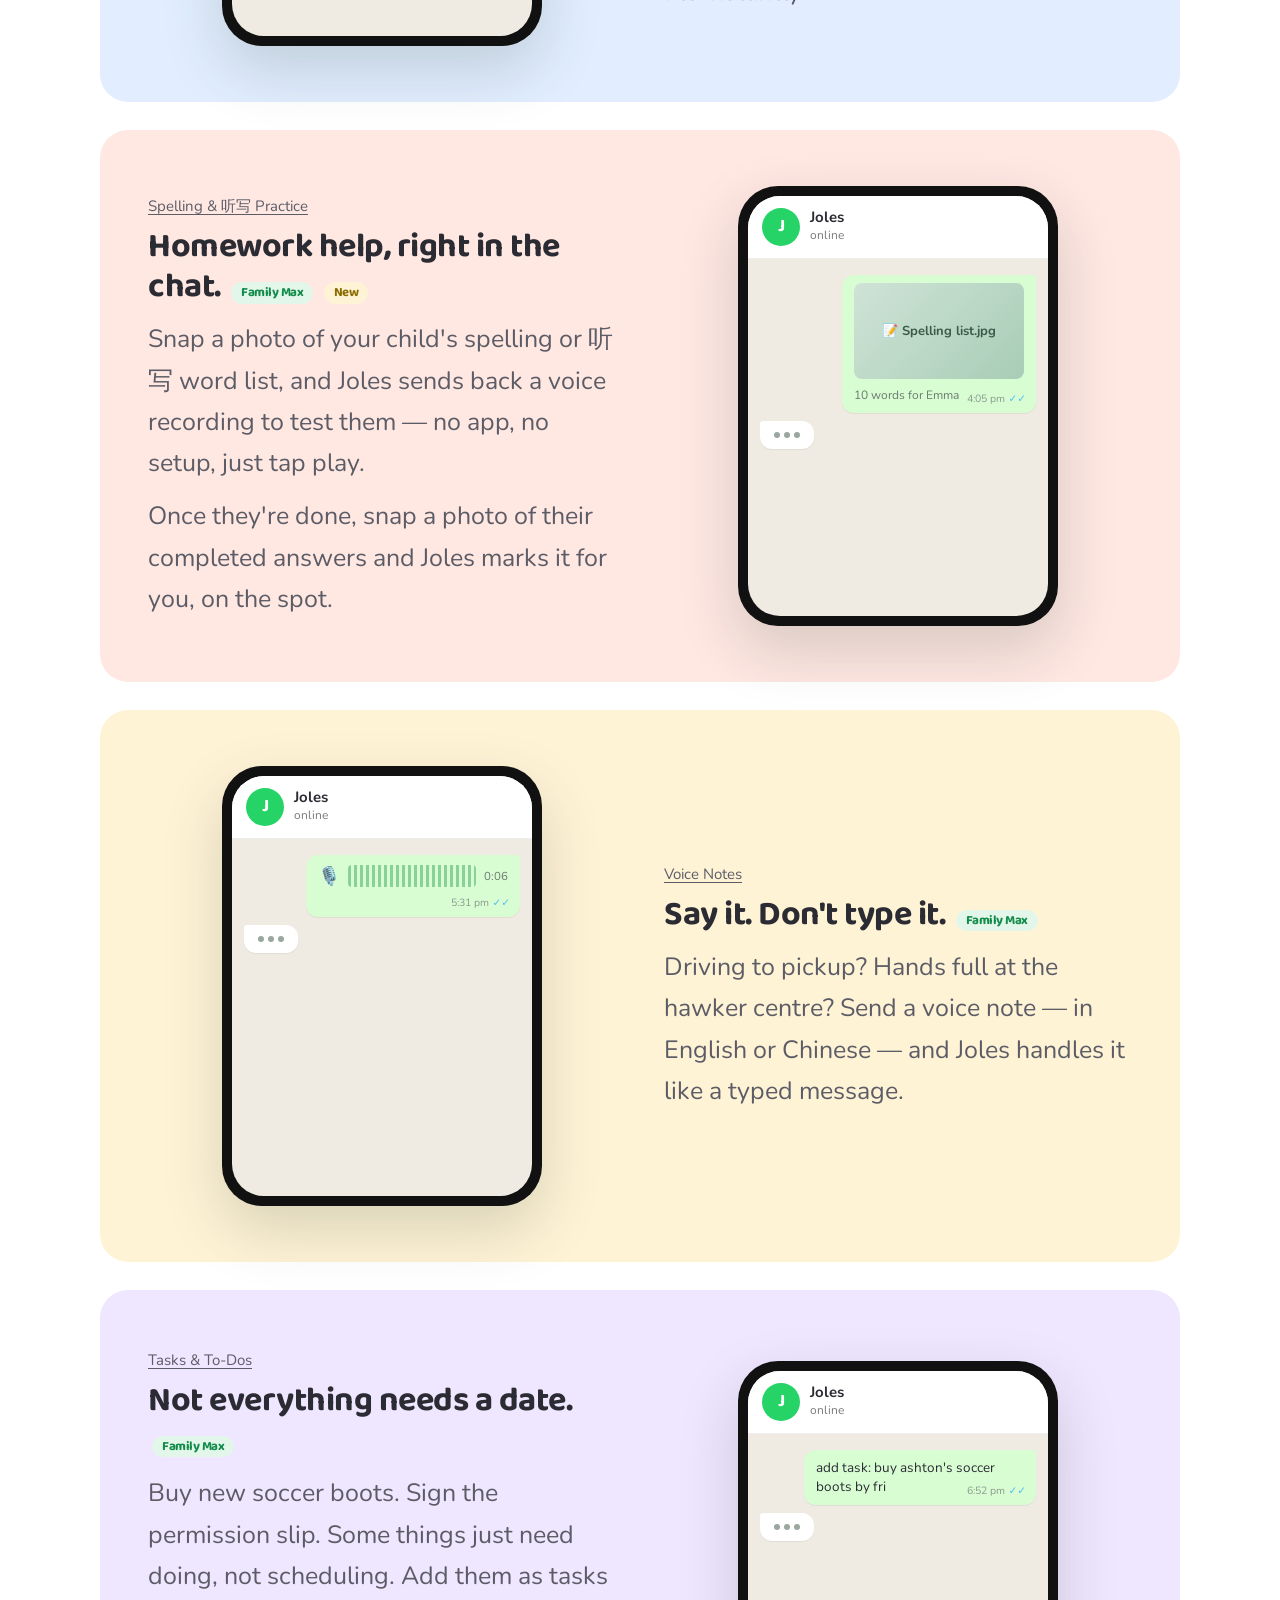
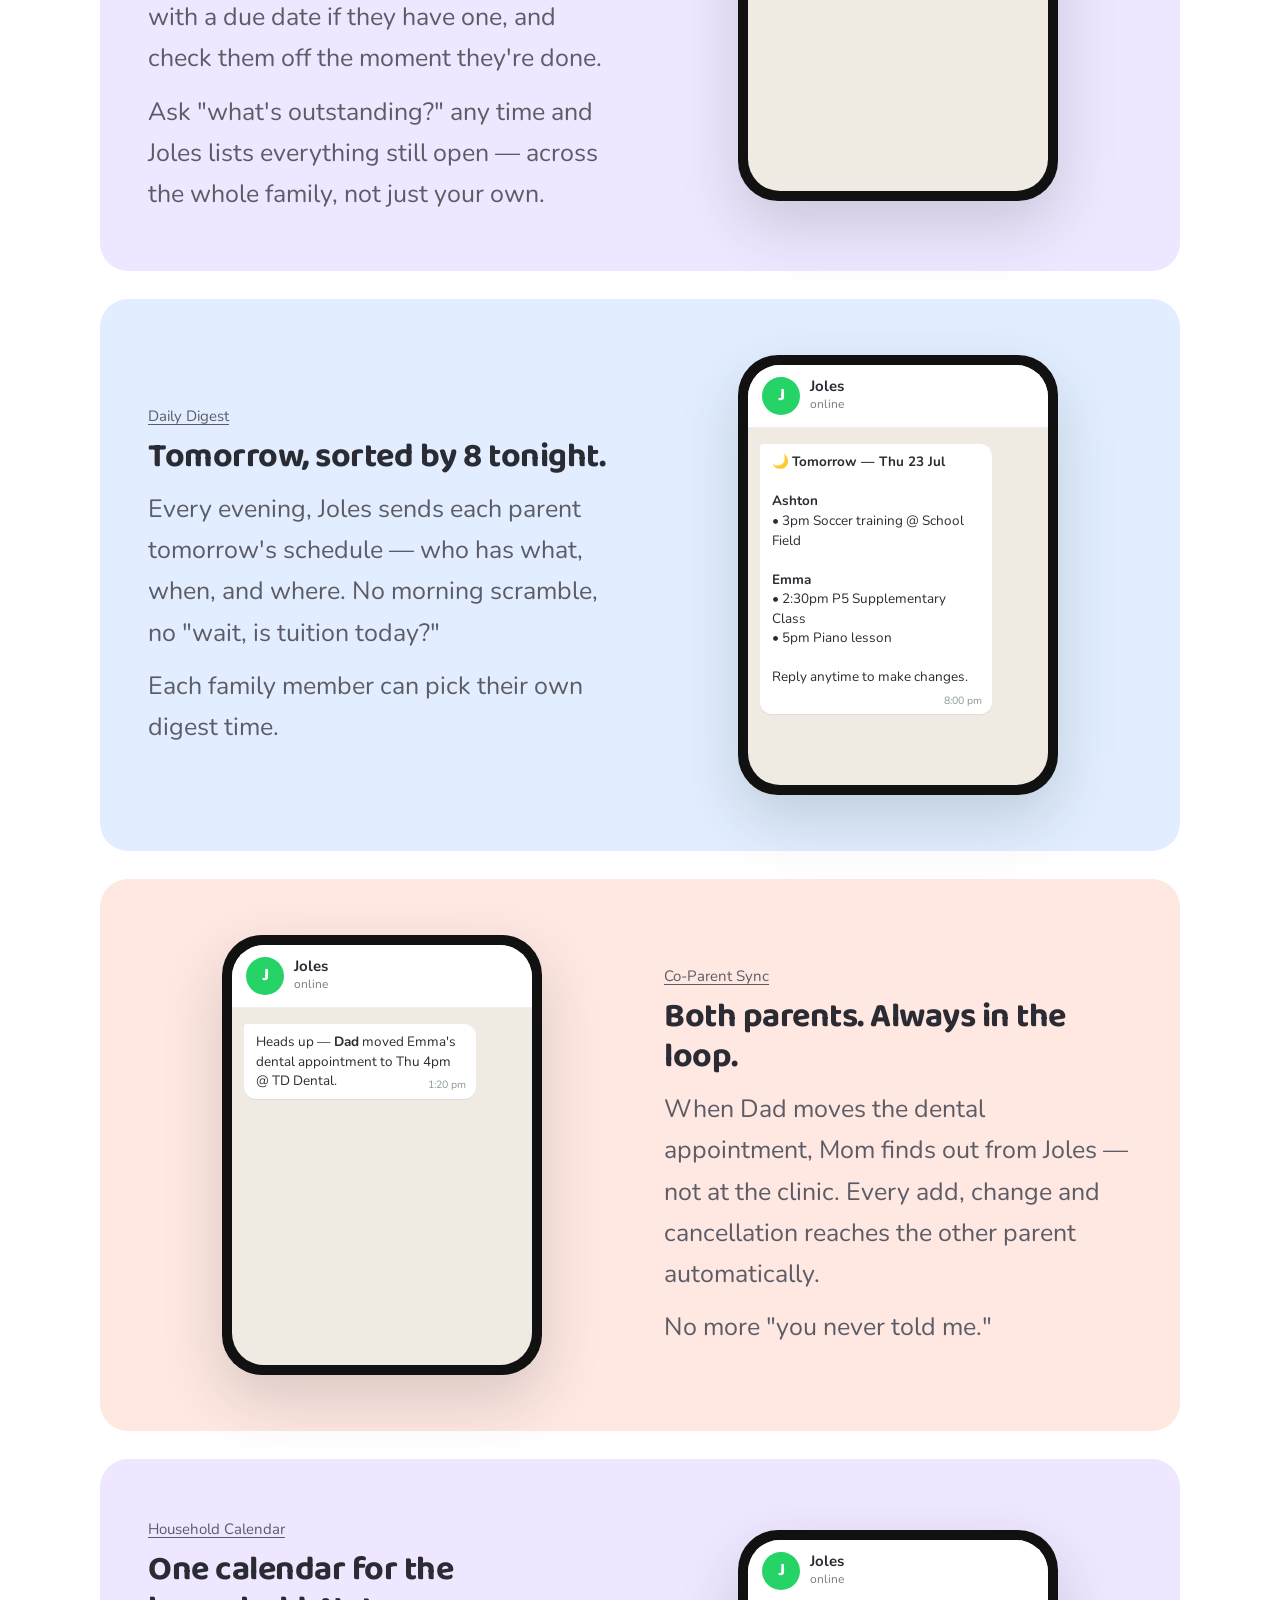
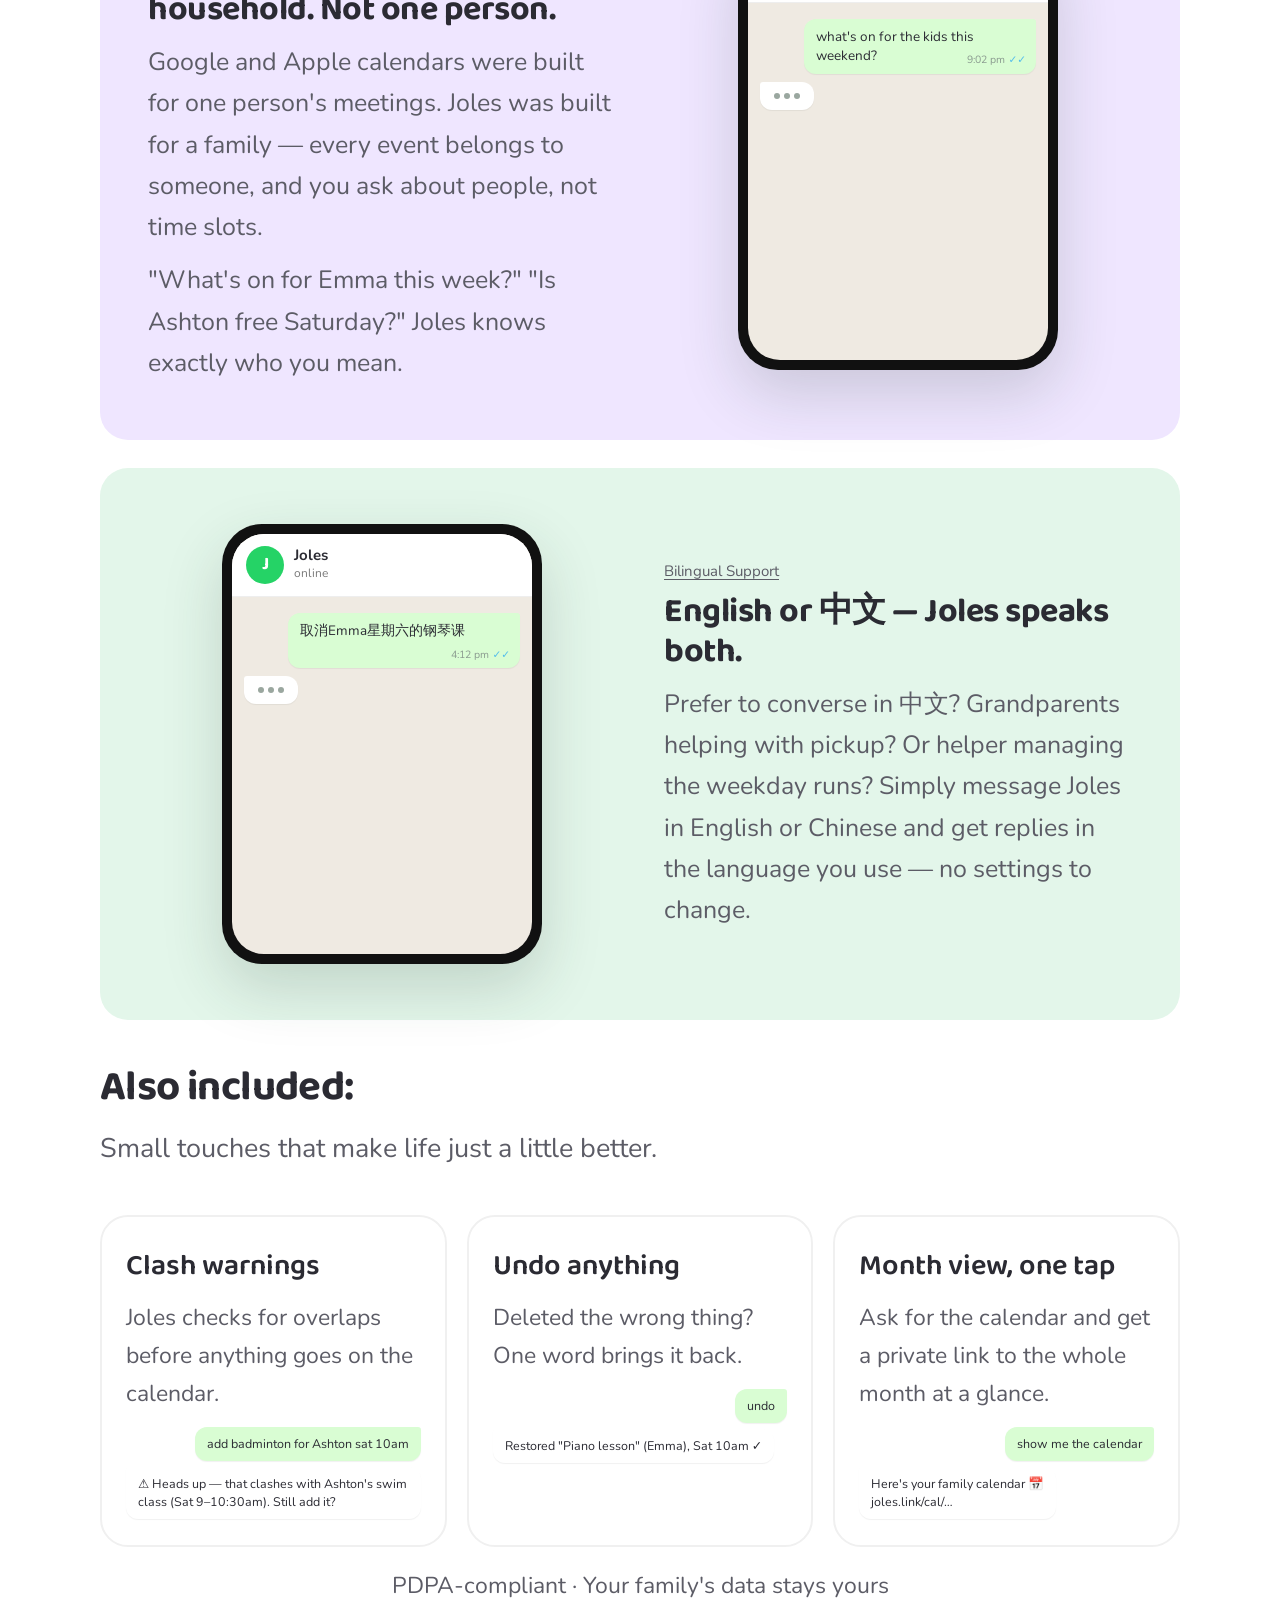
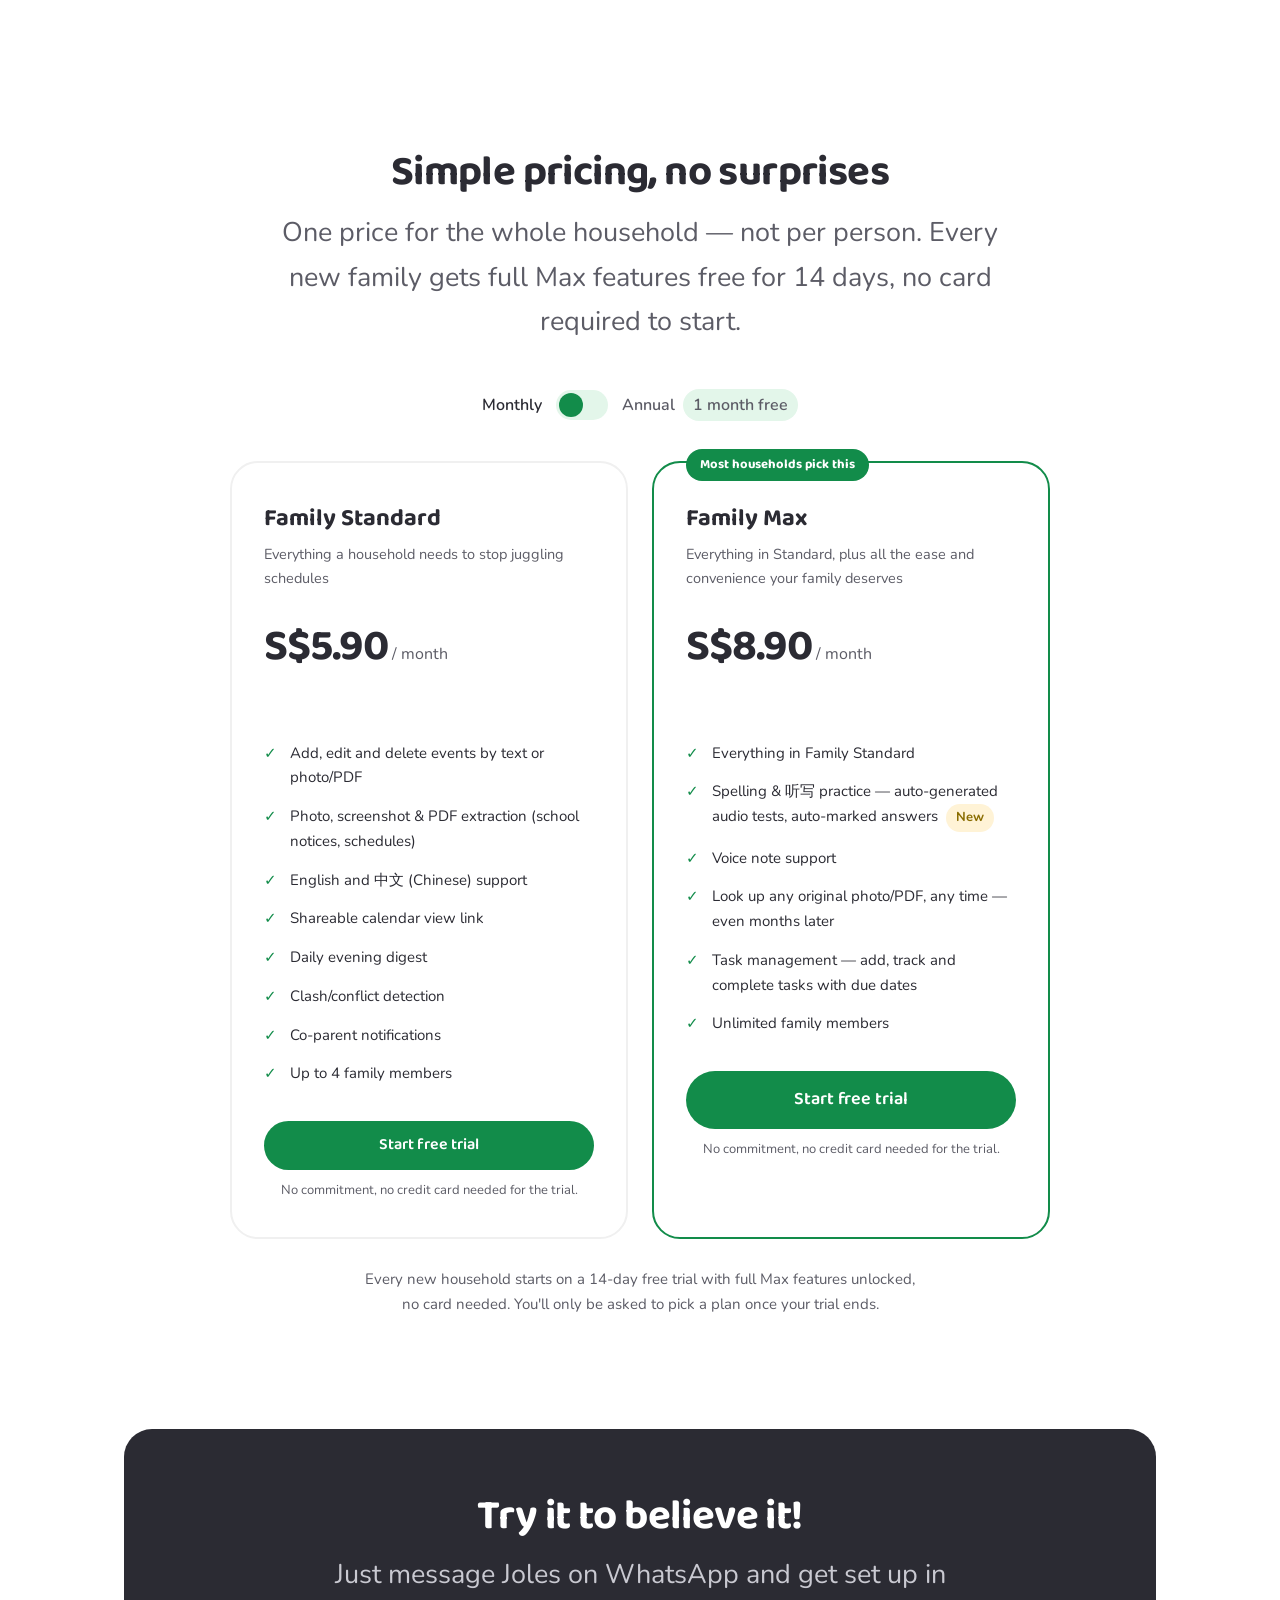
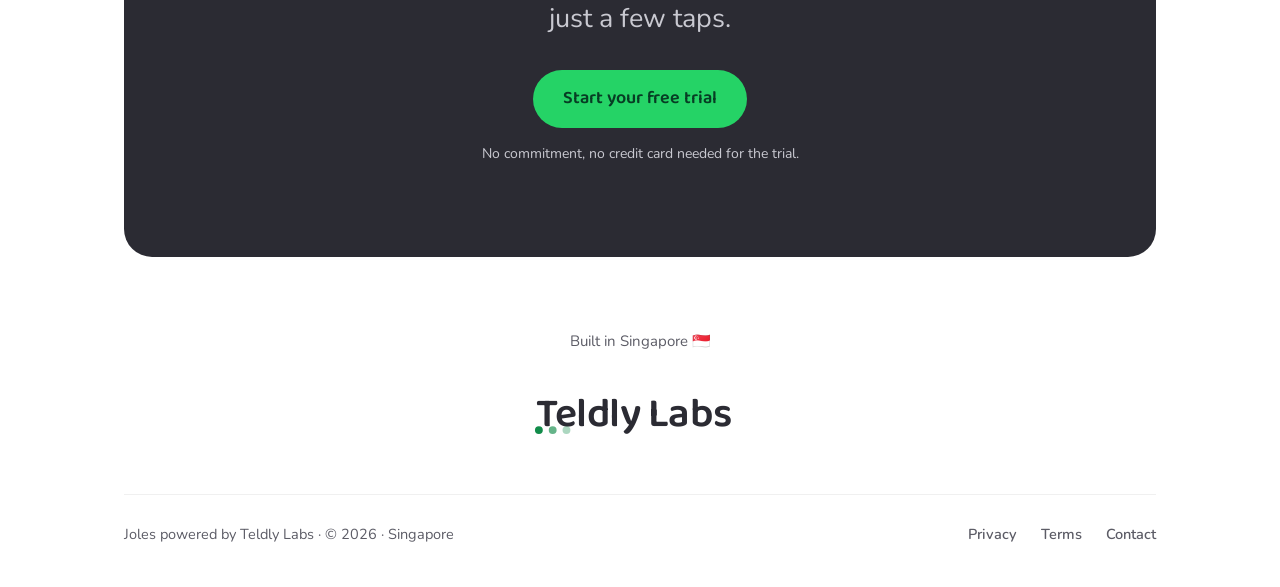
==== commit 18aa088d: "update joles spell" ====
--- a/index.html
+++ b/index.html
@@ -83,7 +83,7 @@
 @media (max-width: 640px) { .nav-links a:not(.btn) { display: none; } }
 
 /* ---------- Hero ---------- */
-.hero { padding: 72px 0 40px; }
+.hero { padding: 72px 0 12px; }
 .hero-grid {
   display: grid; grid-template-columns: 1.15fr 0.85fr;
   gap: 48px; align-items: center;
@@ -218,21 +218,26 @@
 
 /* ---------- Hero callout (new-feature banner) ---------- */
 .spell-callout {
-  display: flex; align-items: center; gap: 14px;
-  background: var(--blush); border-radius: var(--radius-md);
-  padding: 16px 22px; margin: 8px 0 44px; text-decoration: none;
+  display: flex; align-items: center; gap: 18px;
+  background: var(--green); border-radius: var(--radius-md);
+  padding: 22px 28px; margin: 8px 0 44px; text-decoration: none;
+  box-shadow: 0 10px 30px rgba(18, 140, 74, 0.25);
   transition: transform 0.15s ease, box-shadow 0.15s ease;
 }
-.spell-callout:hover { transform: translateY(-1px); box-shadow: 0 8px 20px rgba(0,0,0,0.06); }
+.spell-callout:hover { transform: translateY(-2px); box-shadow: 0 14px 36px rgba(18, 140, 74, 0.32); }
 .spell-callout-badge {
-  flex-shrink: 0; font-family: var(--display); font-weight: 700; font-size: 13px;
-  color: #fff; background: var(--green); padding: 5px 12px; border-radius: 999px;
-}
-.spell-callout-text { color: var(--ink); font-size: 16px; line-height: 1.4; }
-.spell-callout-text strong { font-family: var(--display); }
-.spell-callout-arrow { margin-left: auto; color: var(--ink-soft); font-weight: 700; flex-shrink: 0; }
+  flex-shrink: 0; font-family: var(--display); font-weight: 700; font-size: 14px;
+  color: #0e6f3b; background: var(--butter); padding: 6px 14px; border-radius: 999px;
+}
+.spell-callout-text {
+  font-family: var(--display); font-weight: 600; color: #fff;
+  font-size: 24px; line-height: 1.3;
+}
+.spell-callout-text strong { font-weight: 700; }
+.spell-callout-arrow { margin-left: auto; color: #fff; font-weight: 700; font-size: 22px; flex-shrink: 0; }
 @media (max-width: 640px) {
-  .spell-callout { flex-wrap: wrap; padding: 14px 18px; }
+  .spell-callout { flex-wrap: wrap; padding: 18px 20px; }
+  .spell-callout-text { font-size: 19px; }
   .spell-callout-arrow { display: none; }
 }
 
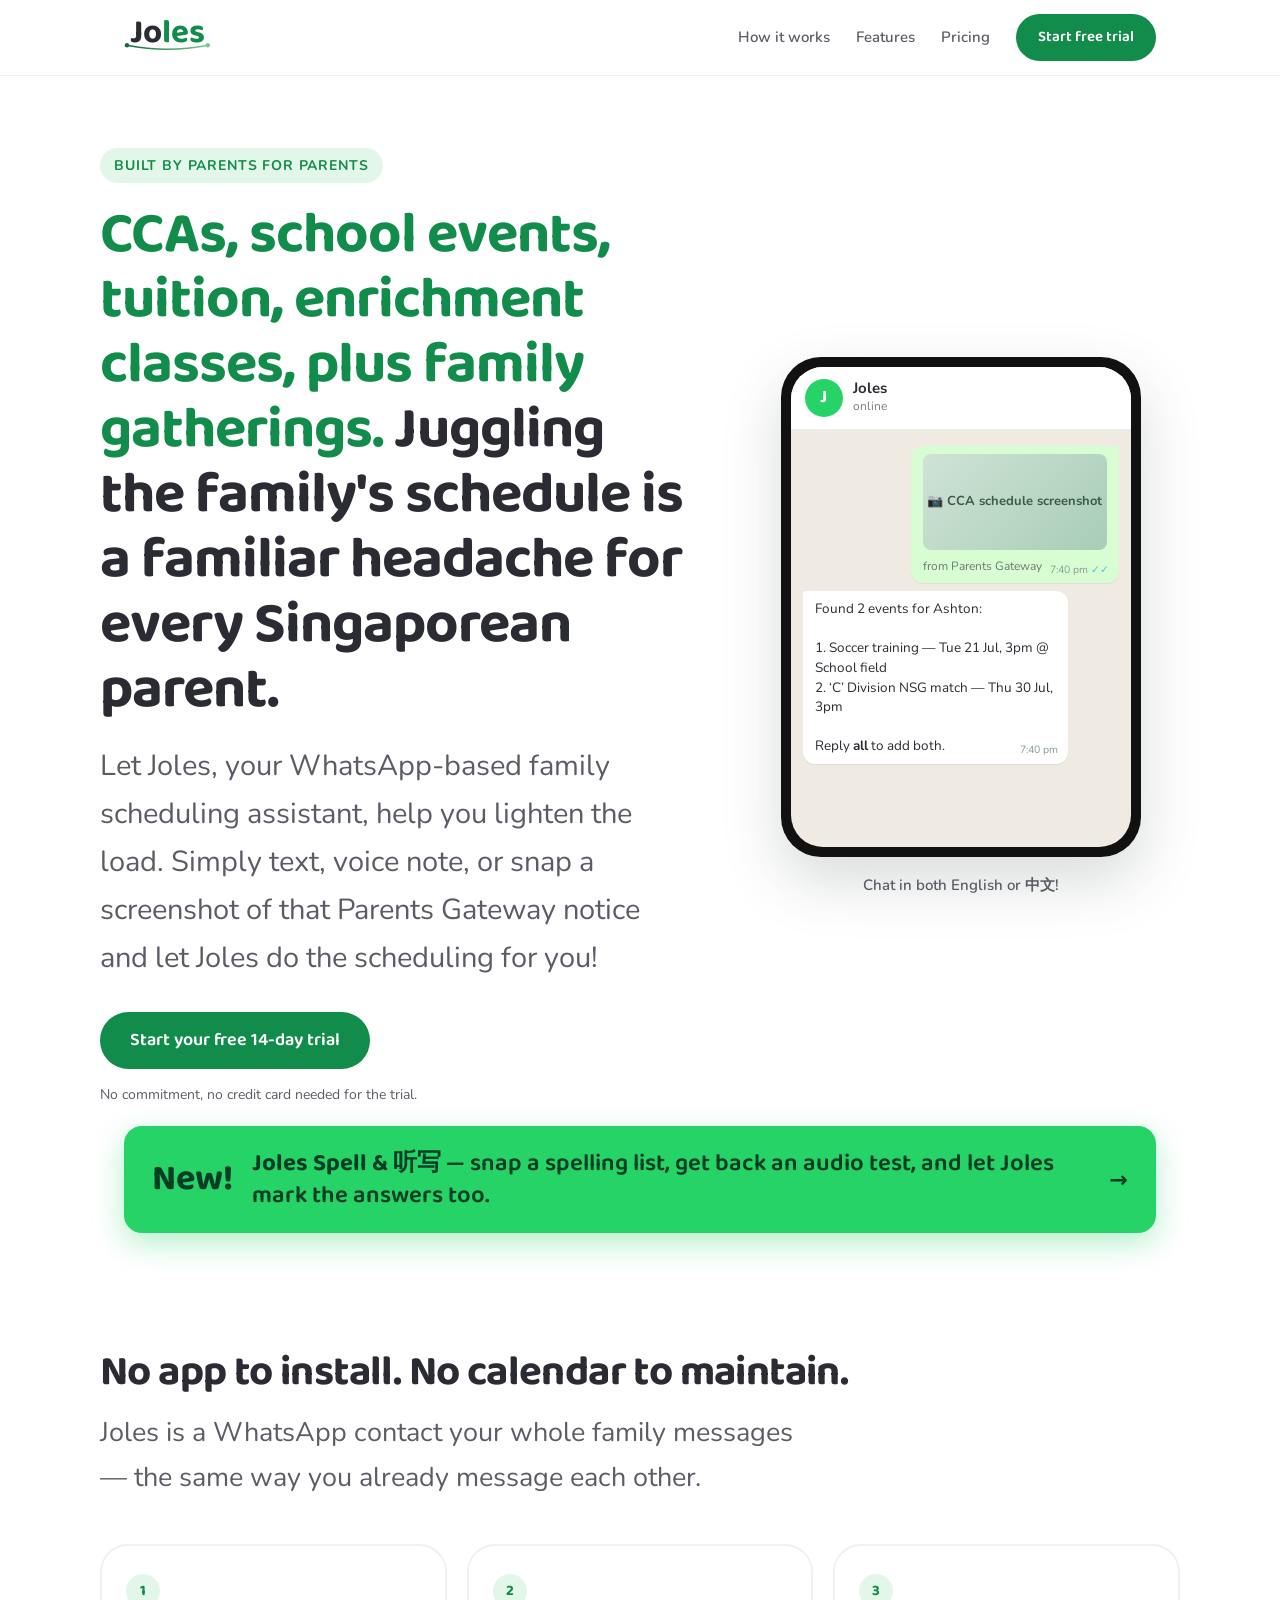
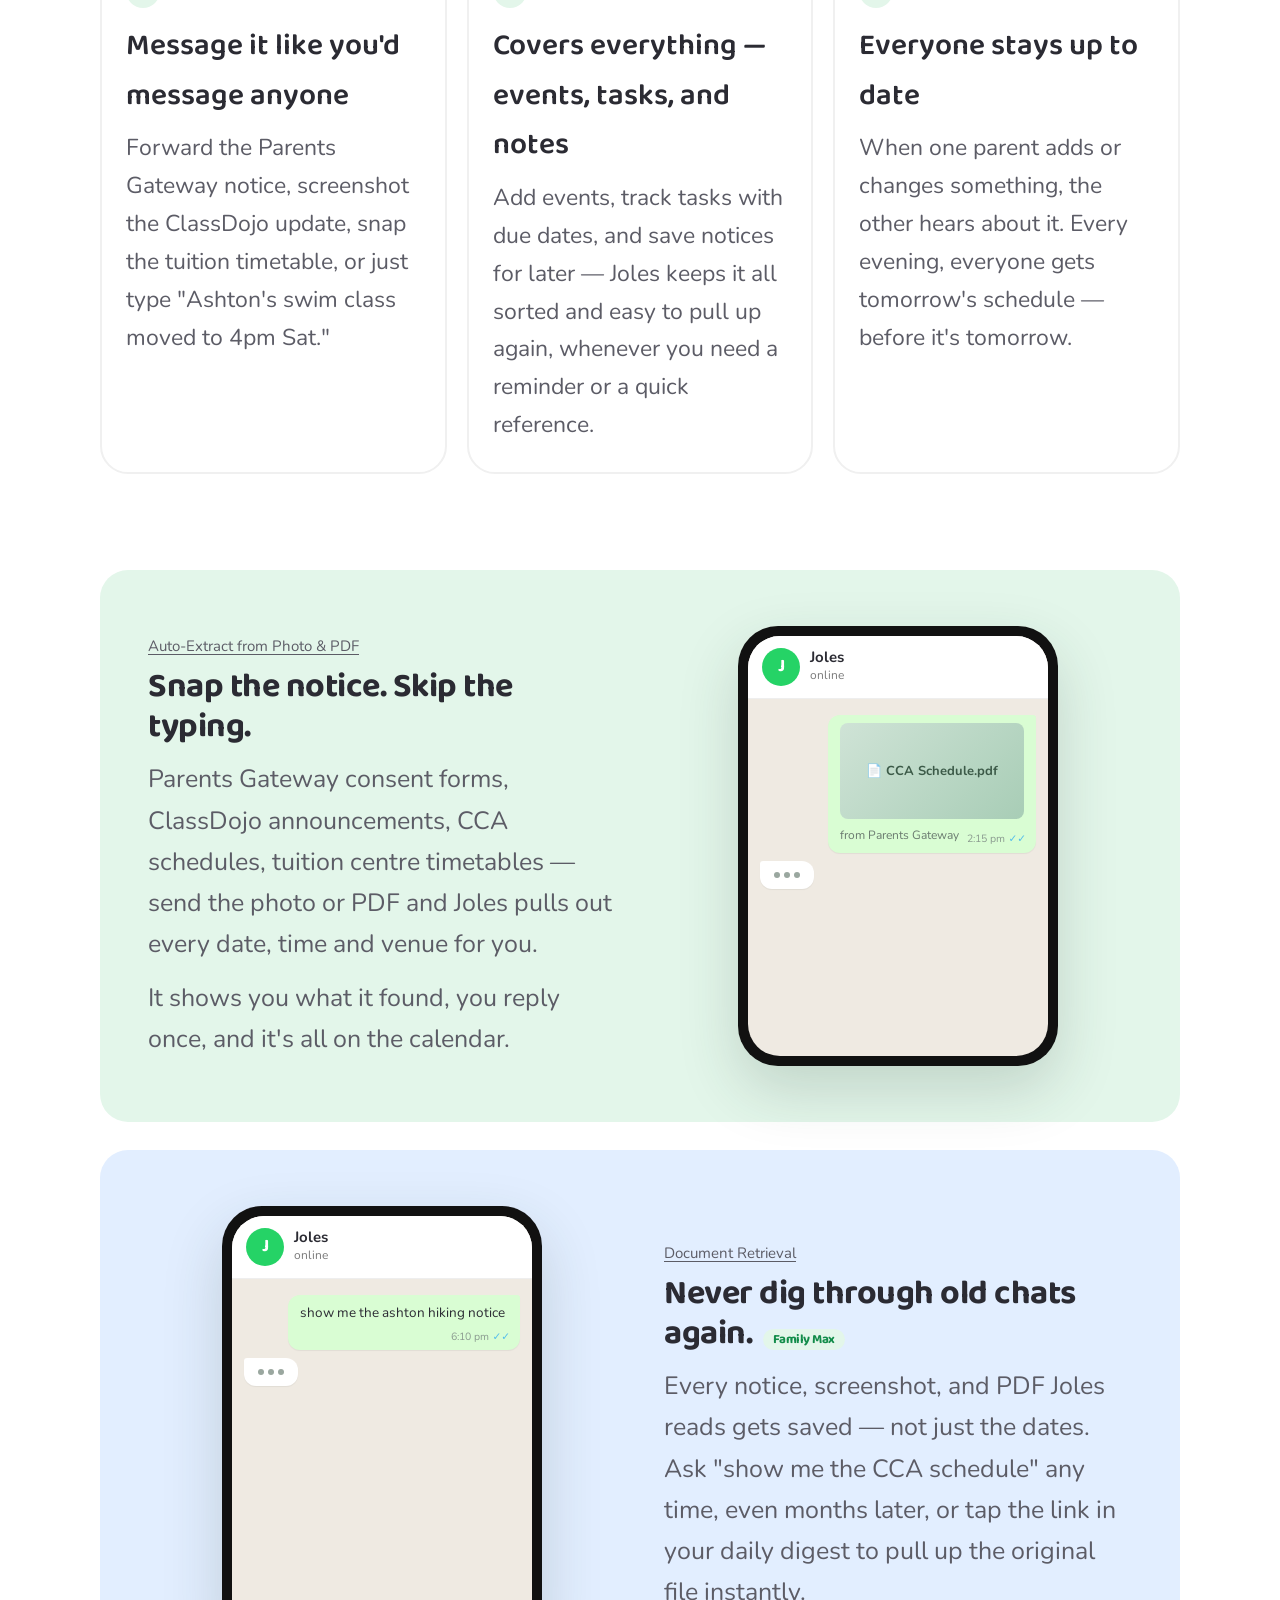
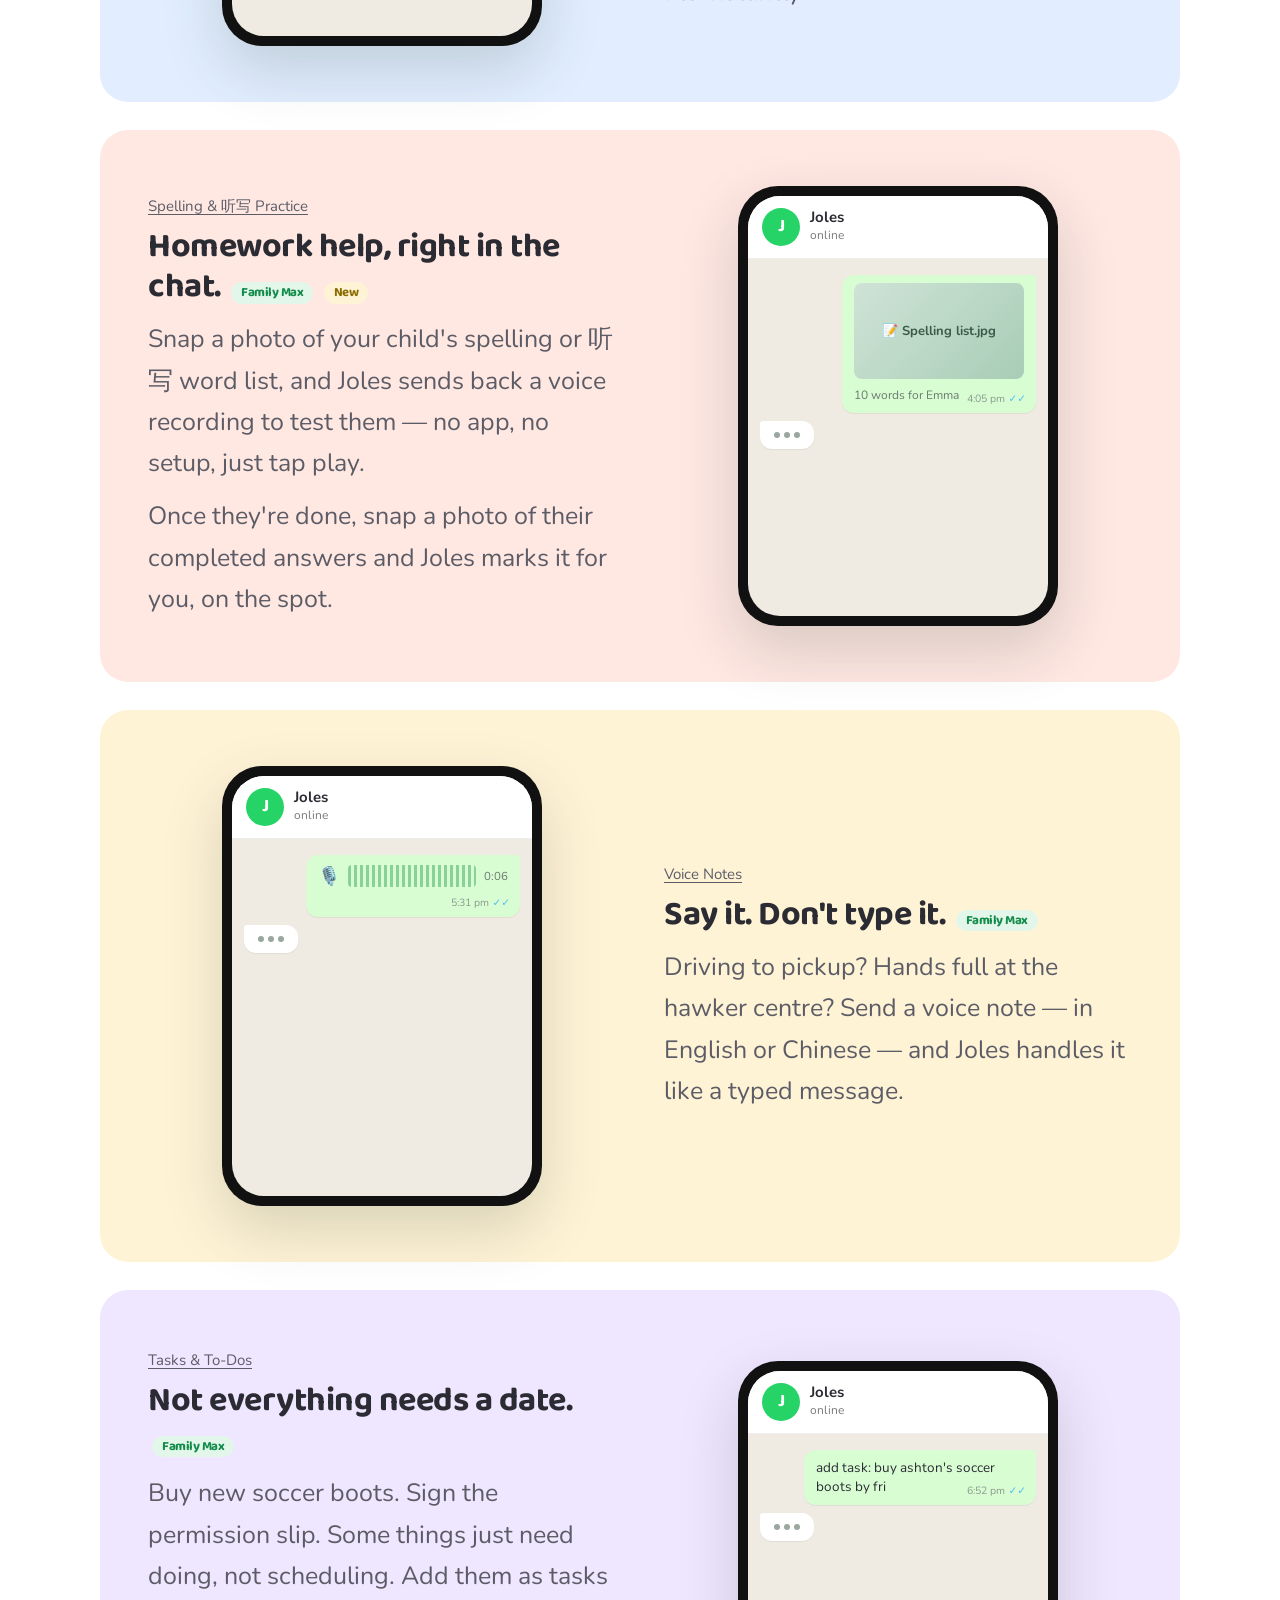
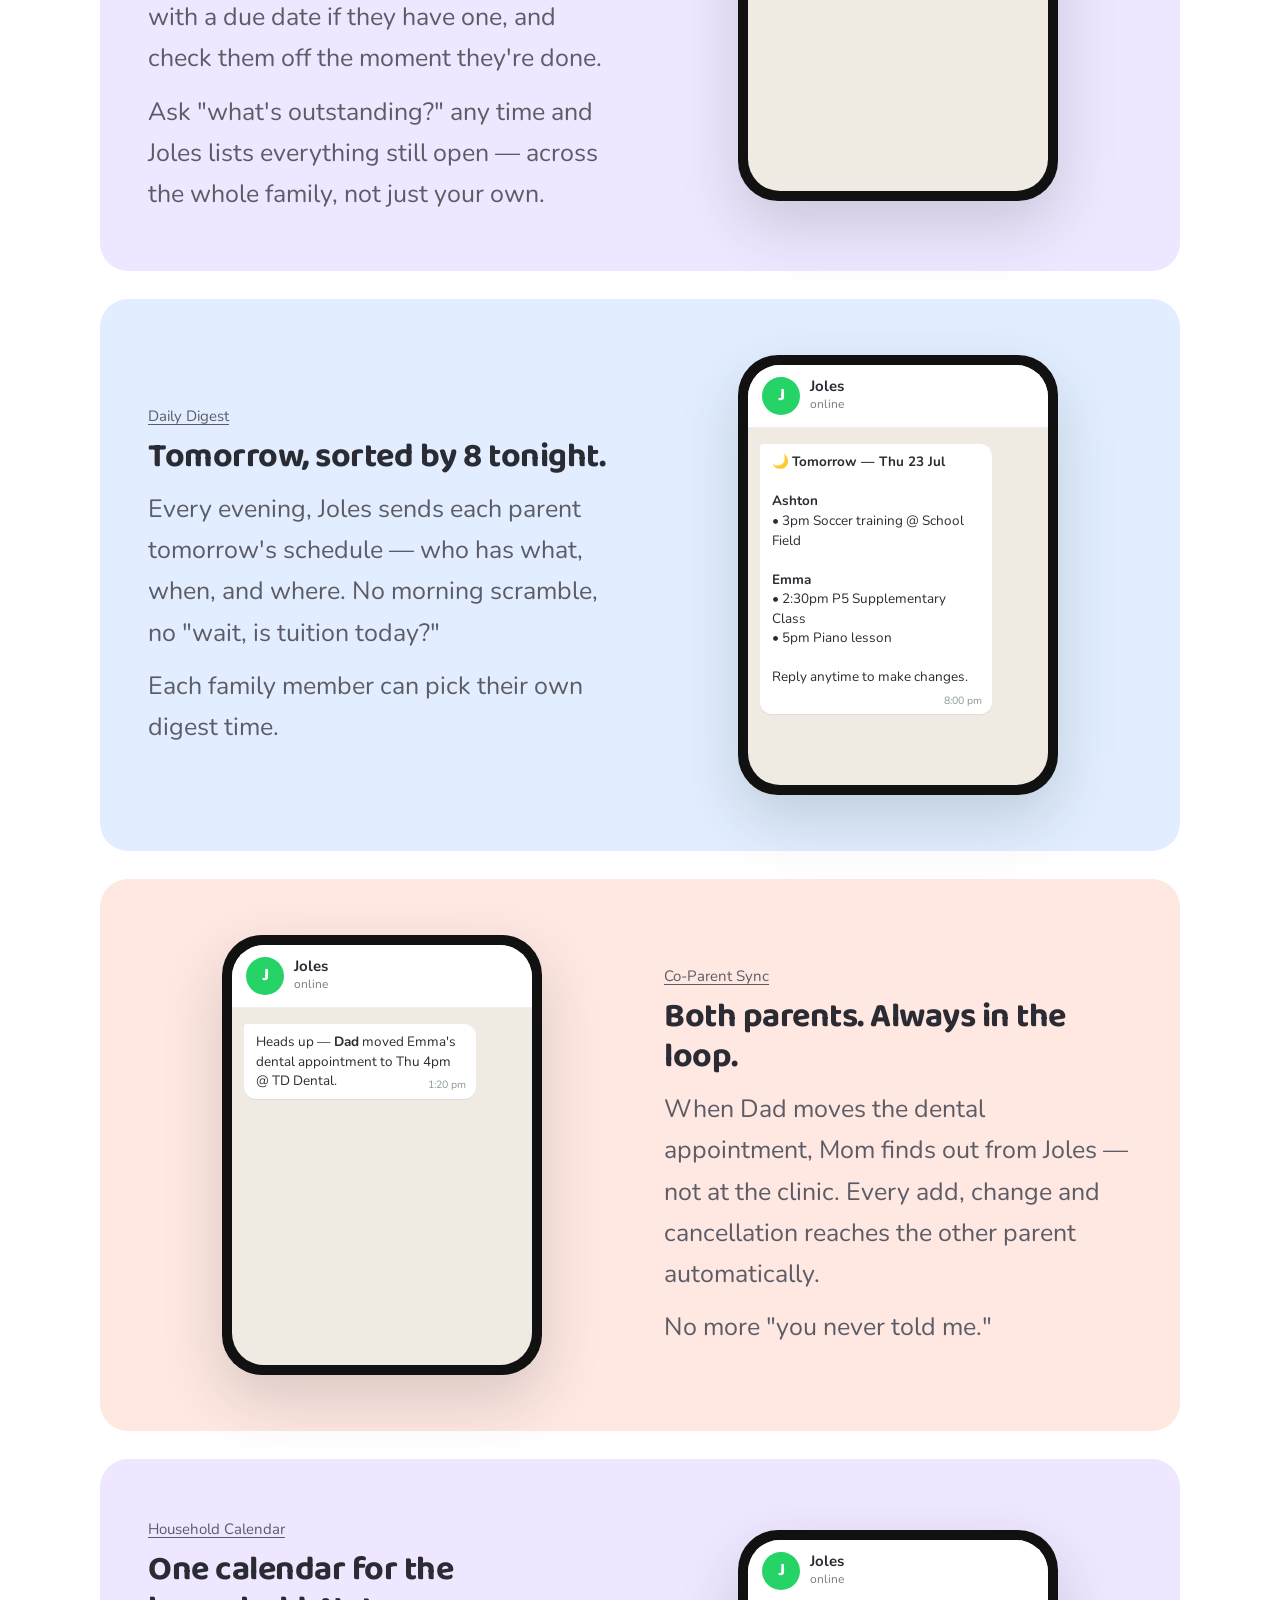
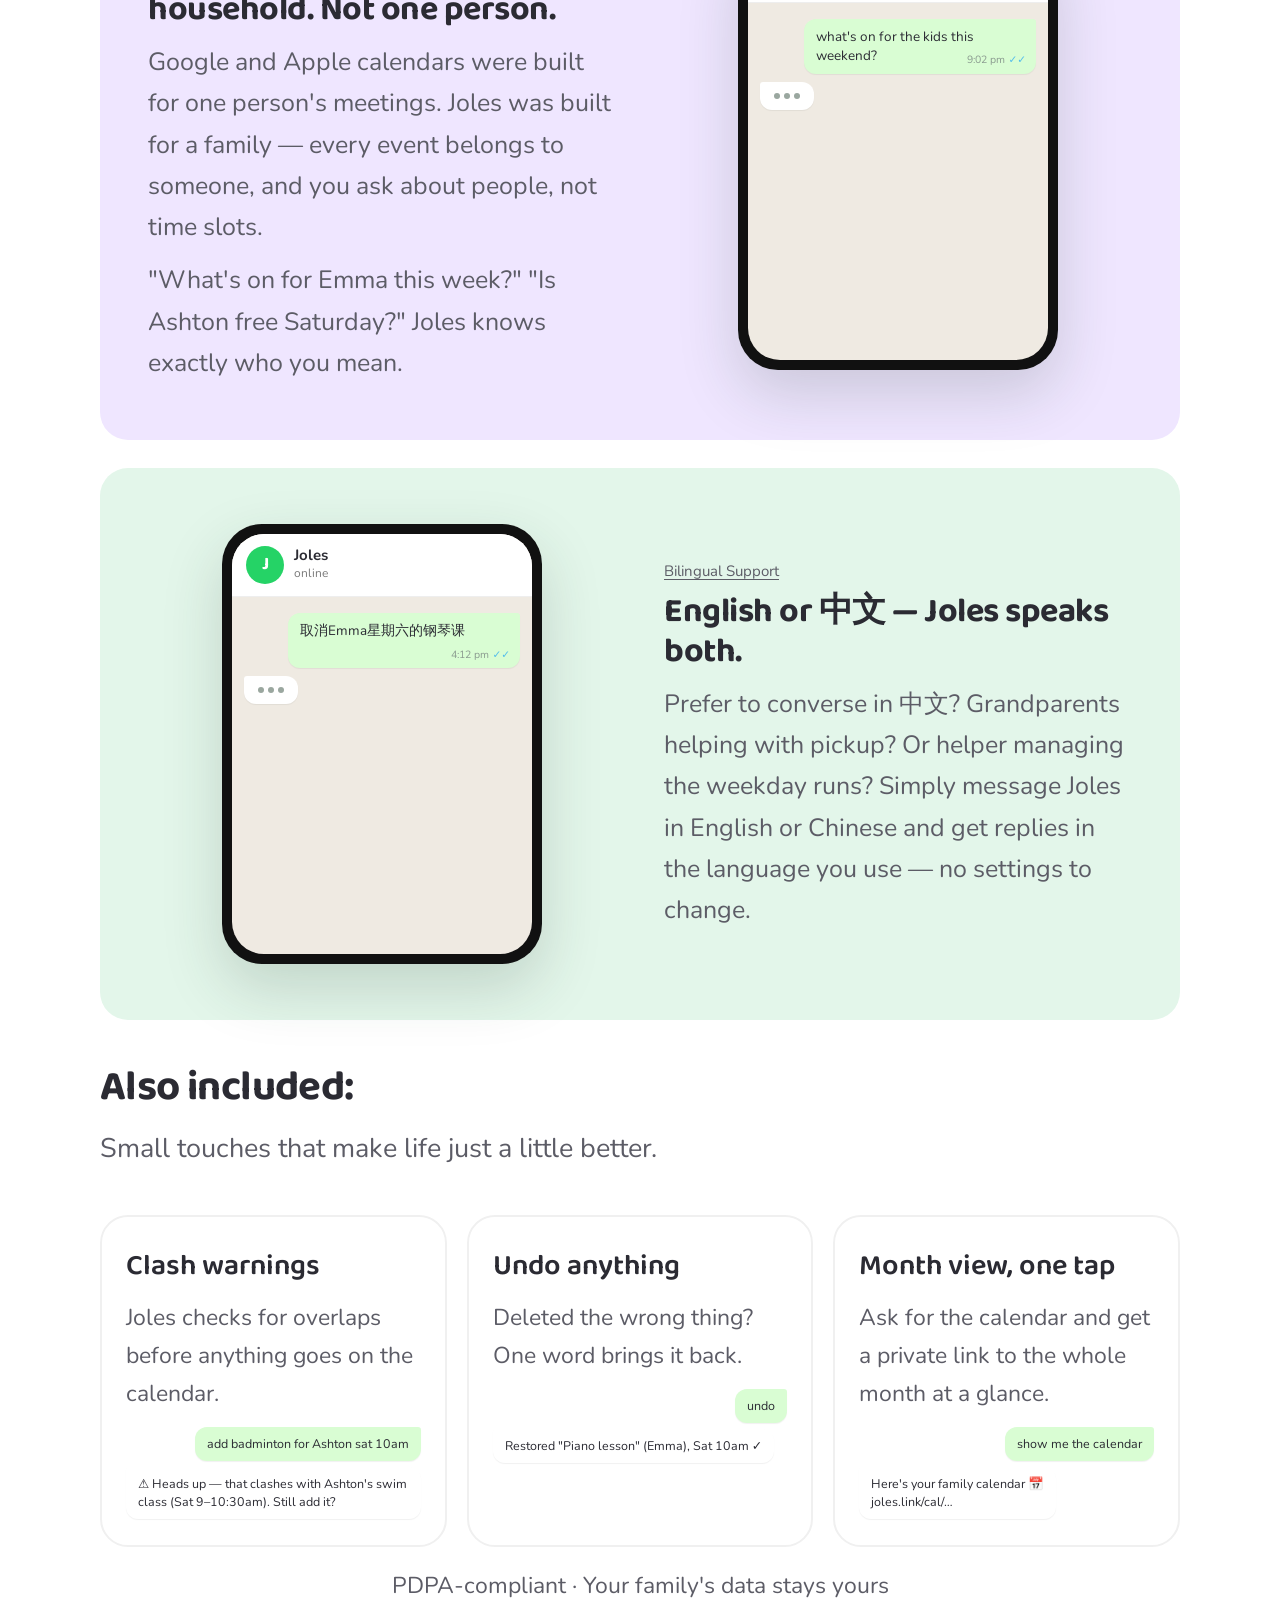
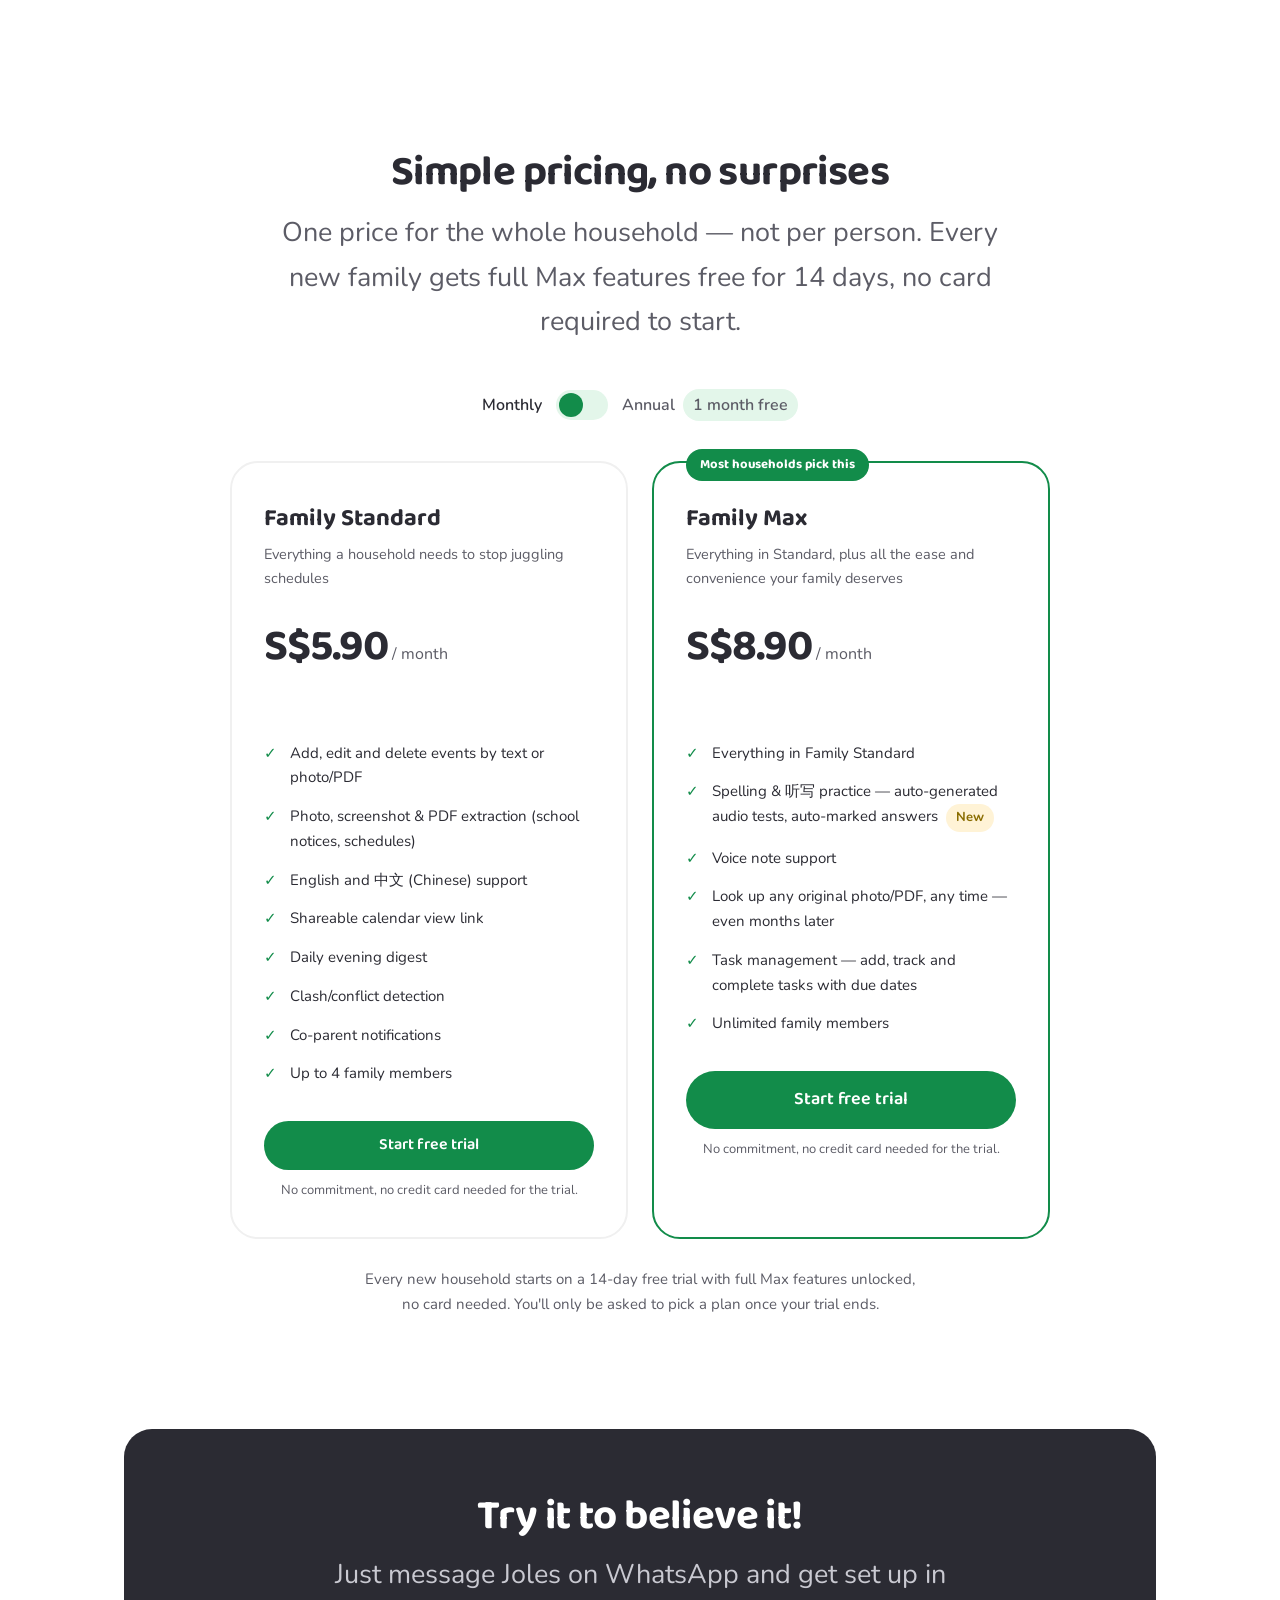
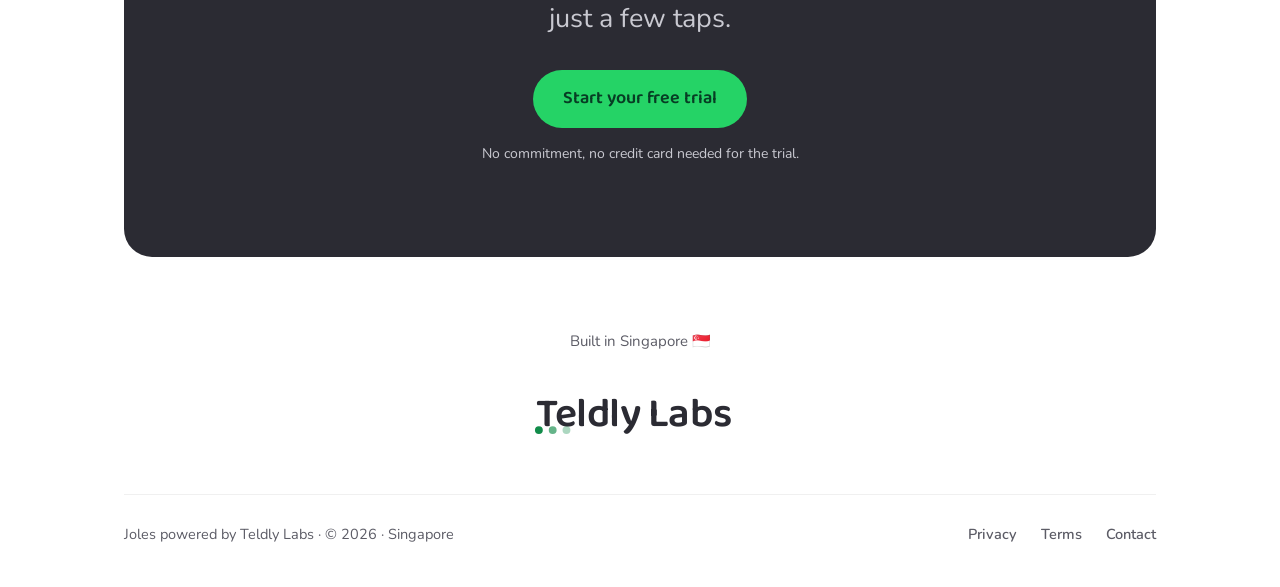
==== commit cafee2f8: "2nd update joles spell" ====
--- a/index.html
+++ b/index.html
@@ -218,25 +218,26 @@
 
 /* ---------- Hero callout (new-feature banner) ---------- */
 .spell-callout {
-  display: flex; align-items: center; gap: 18px;
-  background: var(--green); border-radius: var(--radius-md);
+  display: flex; align-items: center; gap: 20px;
+  background: var(--wa-green); border-radius: var(--radius-md);
   padding: 22px 28px; margin: 8px 0 44px; text-decoration: none;
-  box-shadow: 0 10px 30px rgba(18, 140, 74, 0.25);
+  box-shadow: 0 10px 30px rgba(37, 211, 102, 0.35);
   transition: transform 0.15s ease, box-shadow 0.15s ease;
 }
-.spell-callout:hover { transform: translateY(-2px); box-shadow: 0 14px 36px rgba(18, 140, 74, 0.32); }
+.spell-callout:hover { transform: translateY(-2px); box-shadow: 0 14px 36px rgba(37, 211, 102, 0.45); }
 .spell-callout-badge {
-  flex-shrink: 0; font-family: var(--display); font-weight: 700; font-size: 14px;
-  color: #0e6f3b; background: var(--butter); padding: 6px 14px; border-radius: 999px;
+  flex-shrink: 0; font-family: var(--display); font-weight: 700;
+  font-size: clamp(28px, 3.4vw, 36px); letter-spacing: -0.5px; color: #073d24;
 }
 .spell-callout-text {
-  font-family: var(--display); font-weight: 600; color: #fff;
+  font-family: var(--display); font-weight: 600; color: #073d24;
   font-size: 24px; line-height: 1.3;
 }
 .spell-callout-text strong { font-weight: 700; }
-.spell-callout-arrow { margin-left: auto; color: #fff; font-weight: 700; font-size: 22px; flex-shrink: 0; }
+.spell-callout-arrow { margin-left: auto; color: #073d24; font-weight: 700; font-size: 22px; flex-shrink: 0; }
 @media (max-width: 640px) {
   .spell-callout { flex-wrap: wrap; padding: 18px 20px; }
+  .spell-callout-badge { font-size: 26px; }
   .spell-callout-text { font-size: 19px; }
   .spell-callout-arrow { display: none; }
 }
@@ -454,7 +455,7 @@
 
 <div class="wrap">
   <a href="#spell" class="spell-callout">
-    <span class="spell-callout-badge">New</span>
+    <span class="spell-callout-badge">New!</span>
     <span class="spell-callout-text"><strong>Joles Spell &amp; 听写</strong> — snap a spelling list, get back an audio test, and let Joles mark the answers too.</span>
     <span class="spell-callout-arrow">→</span>
   </a>
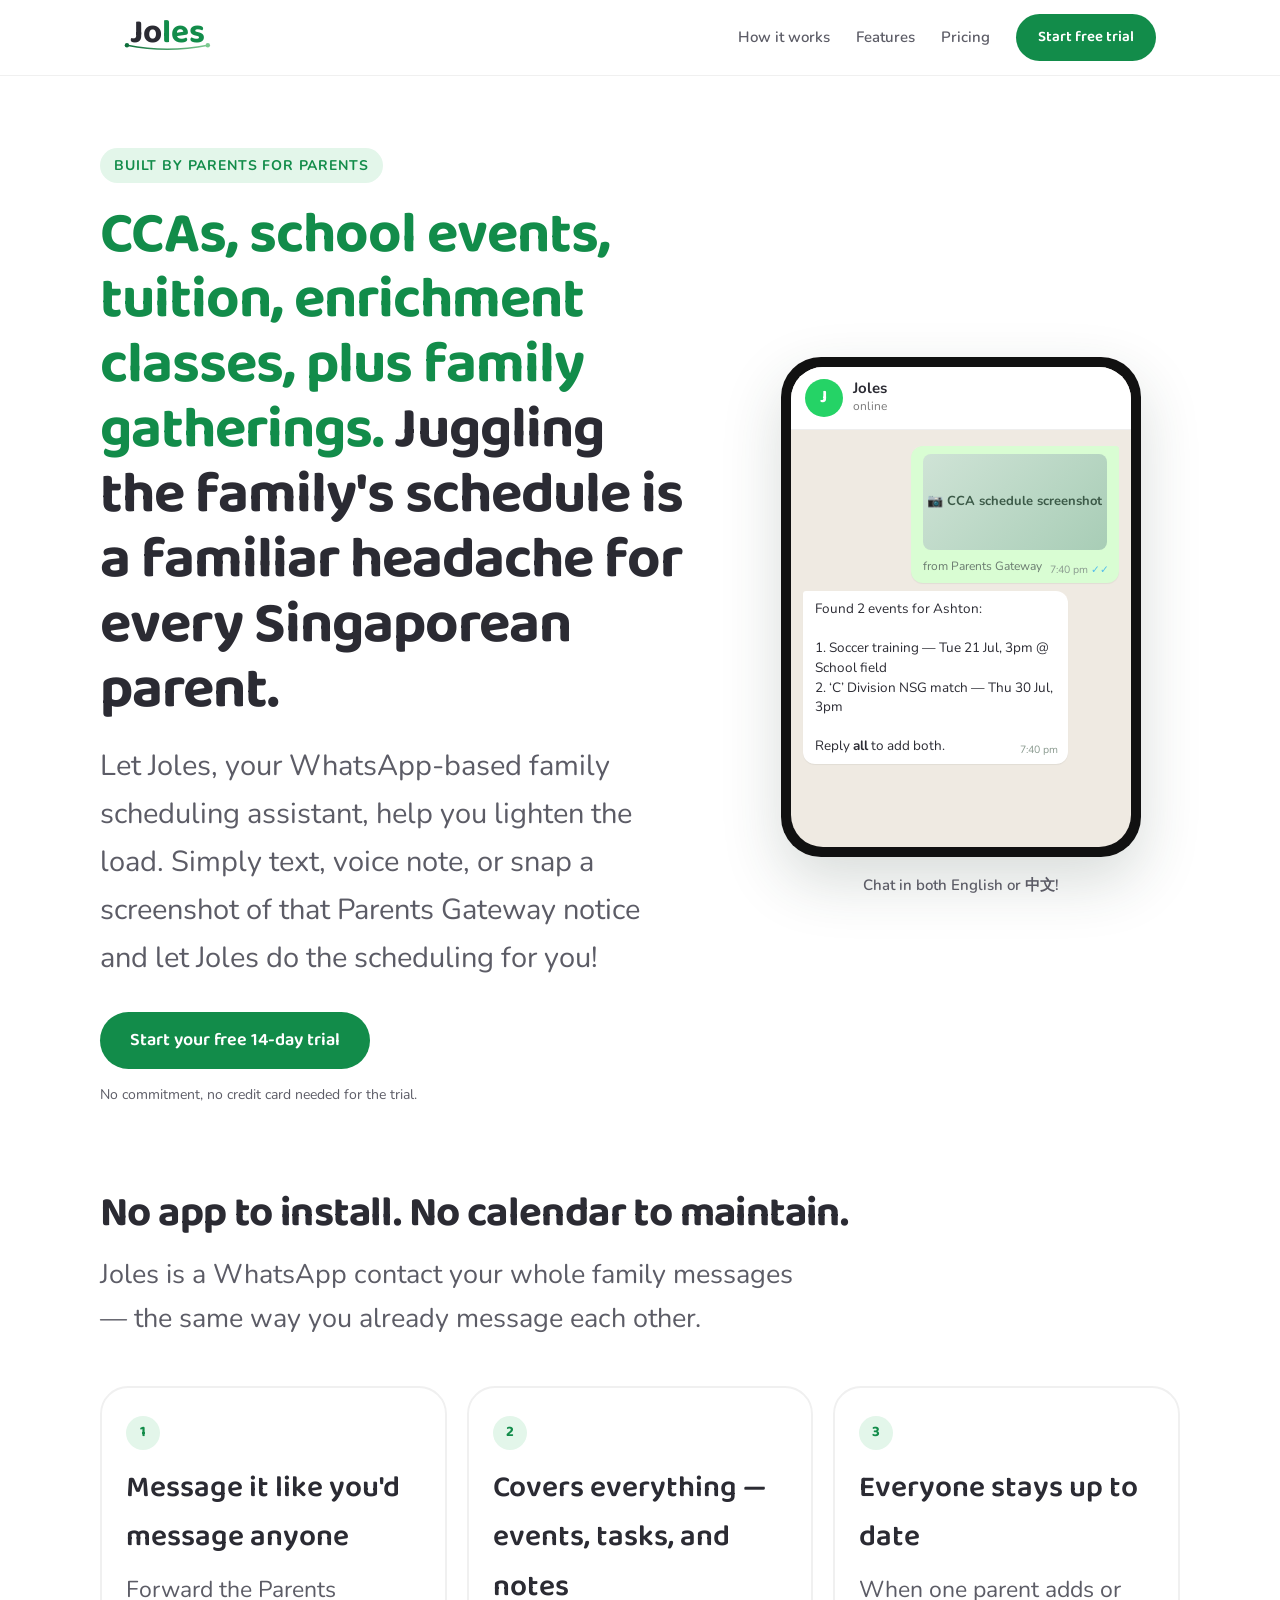
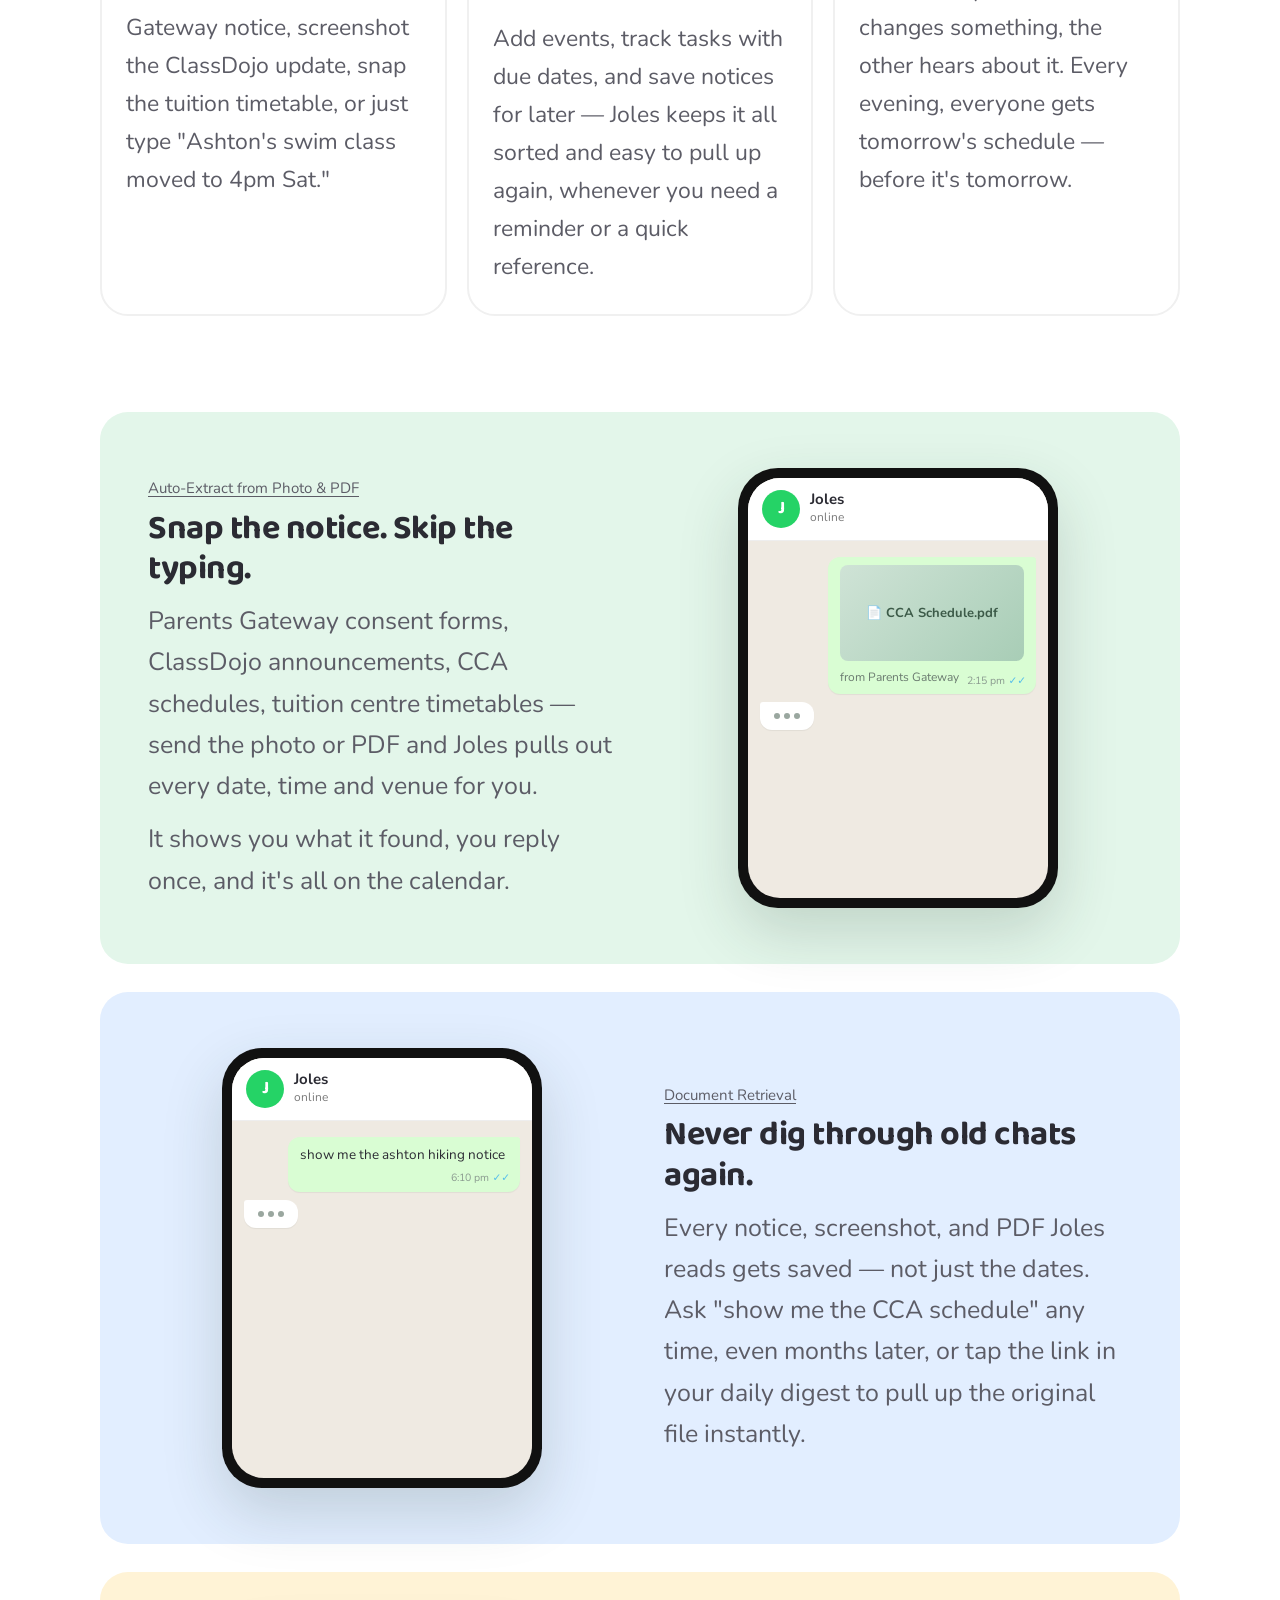
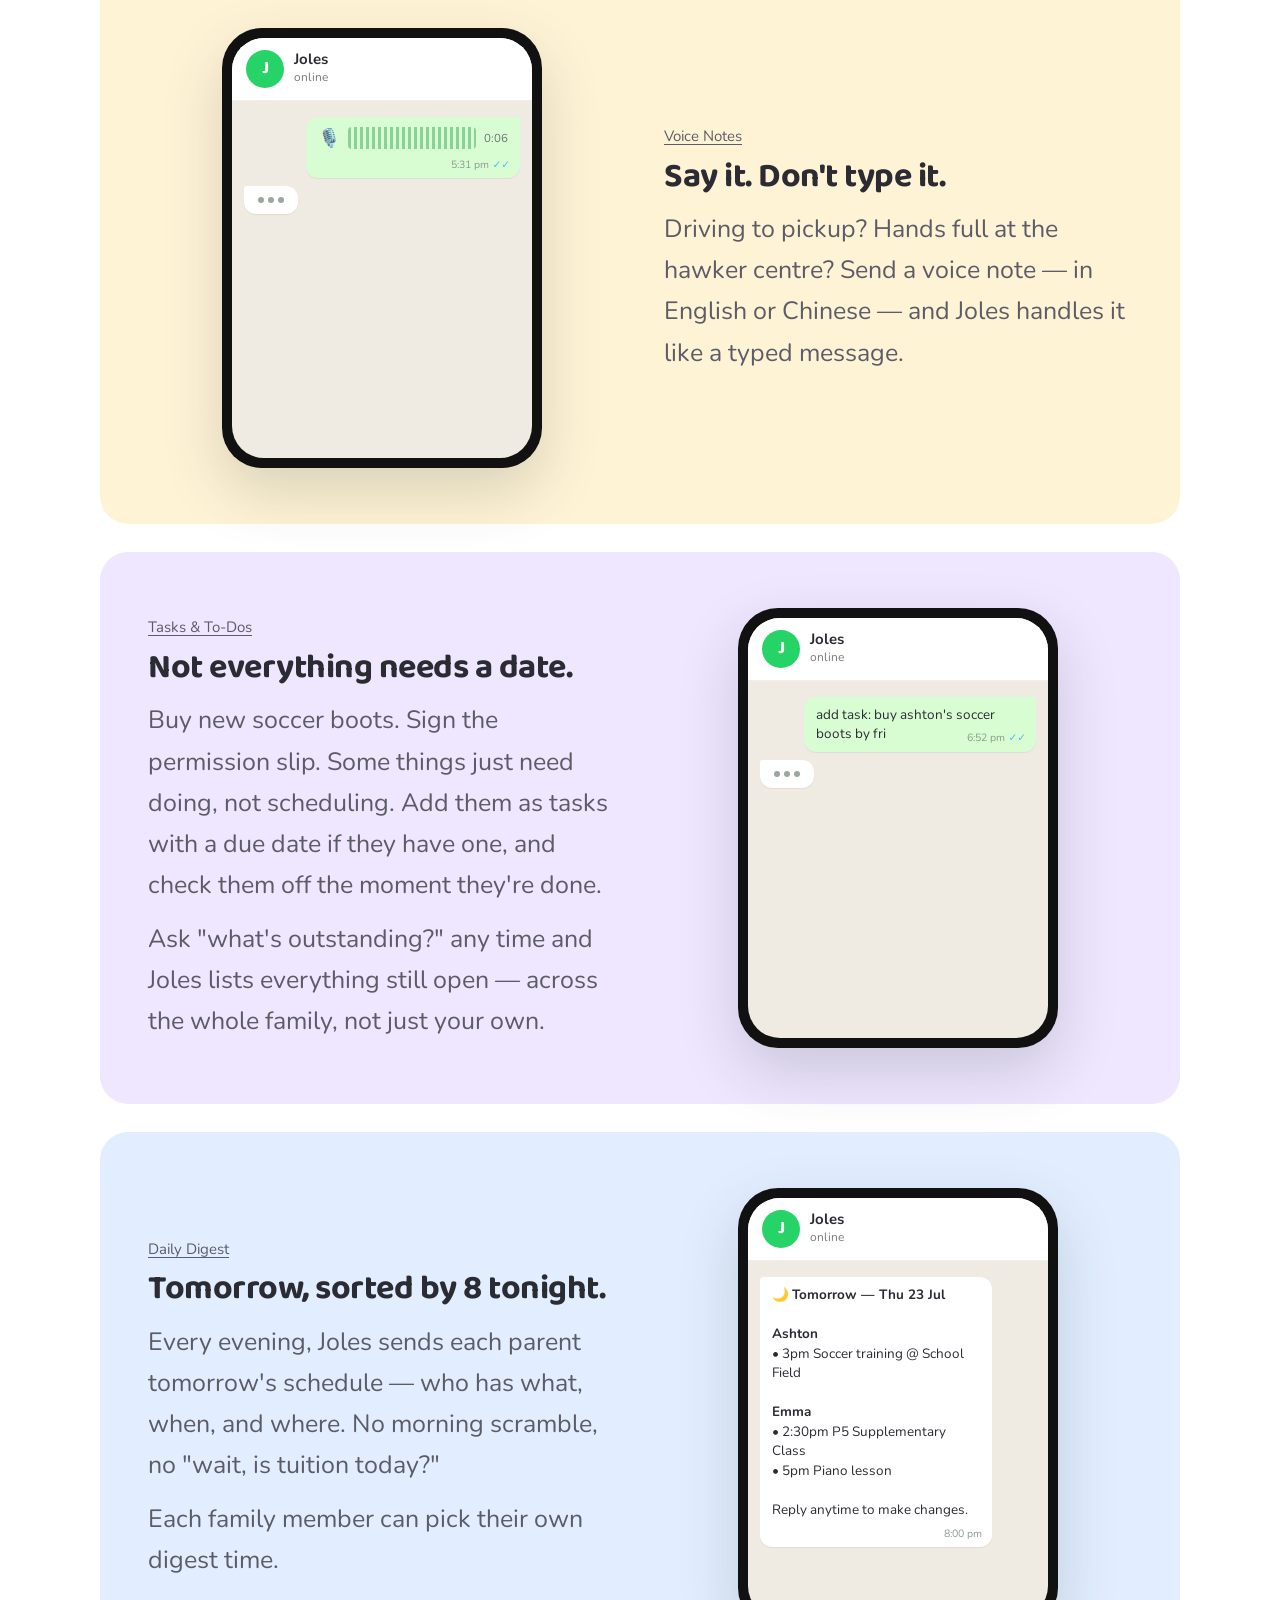
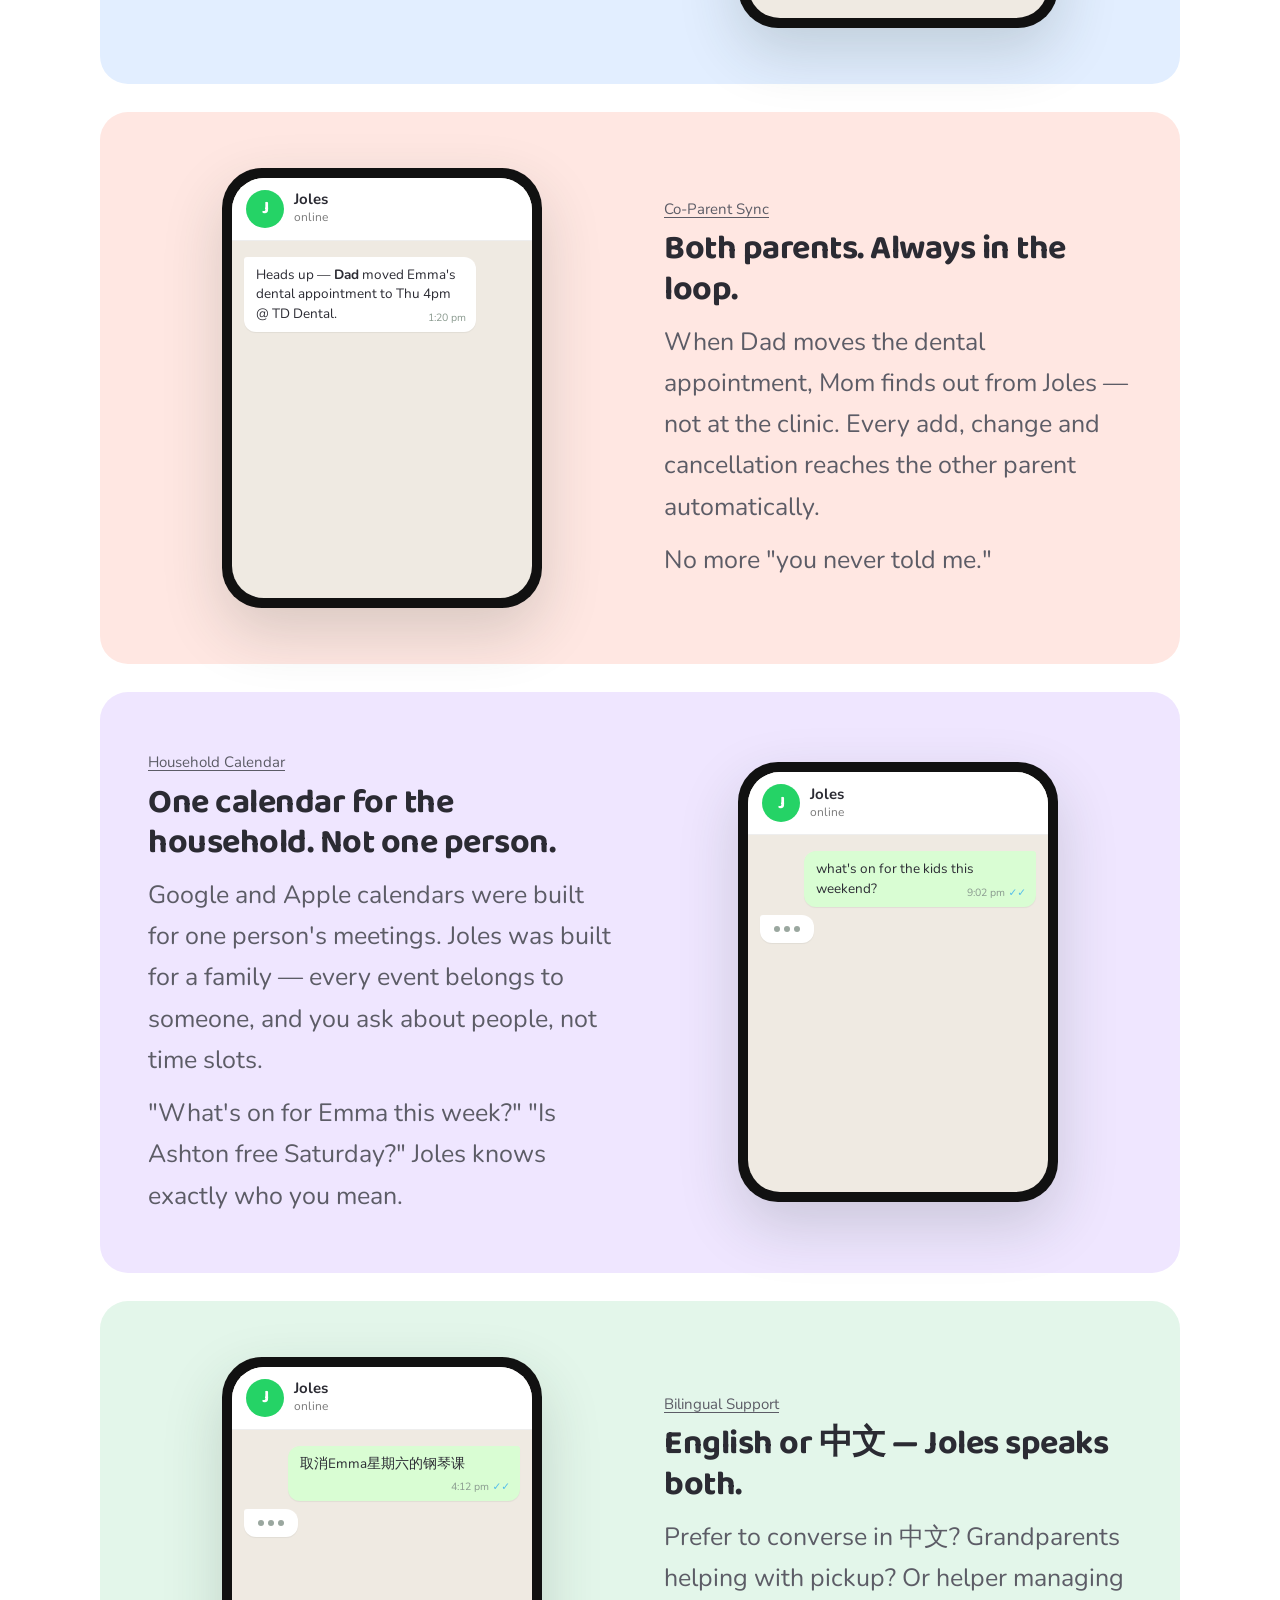
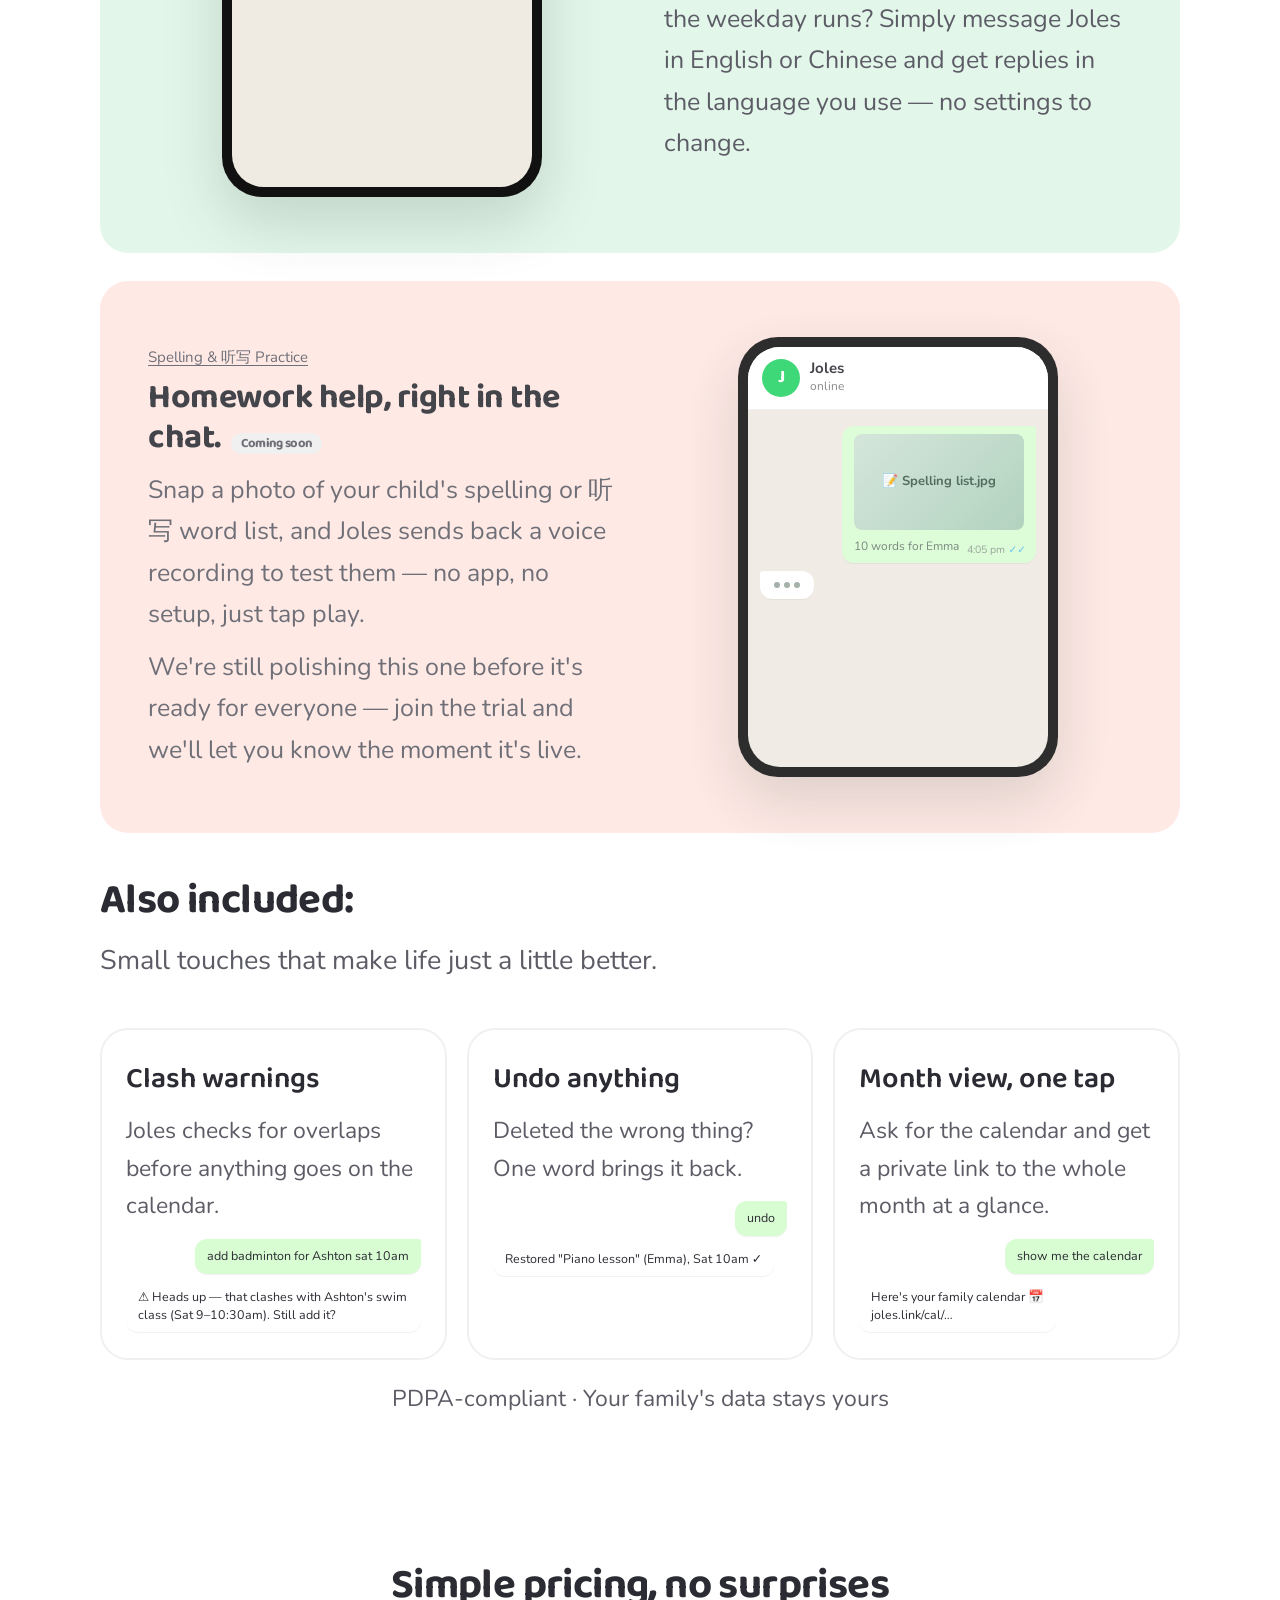
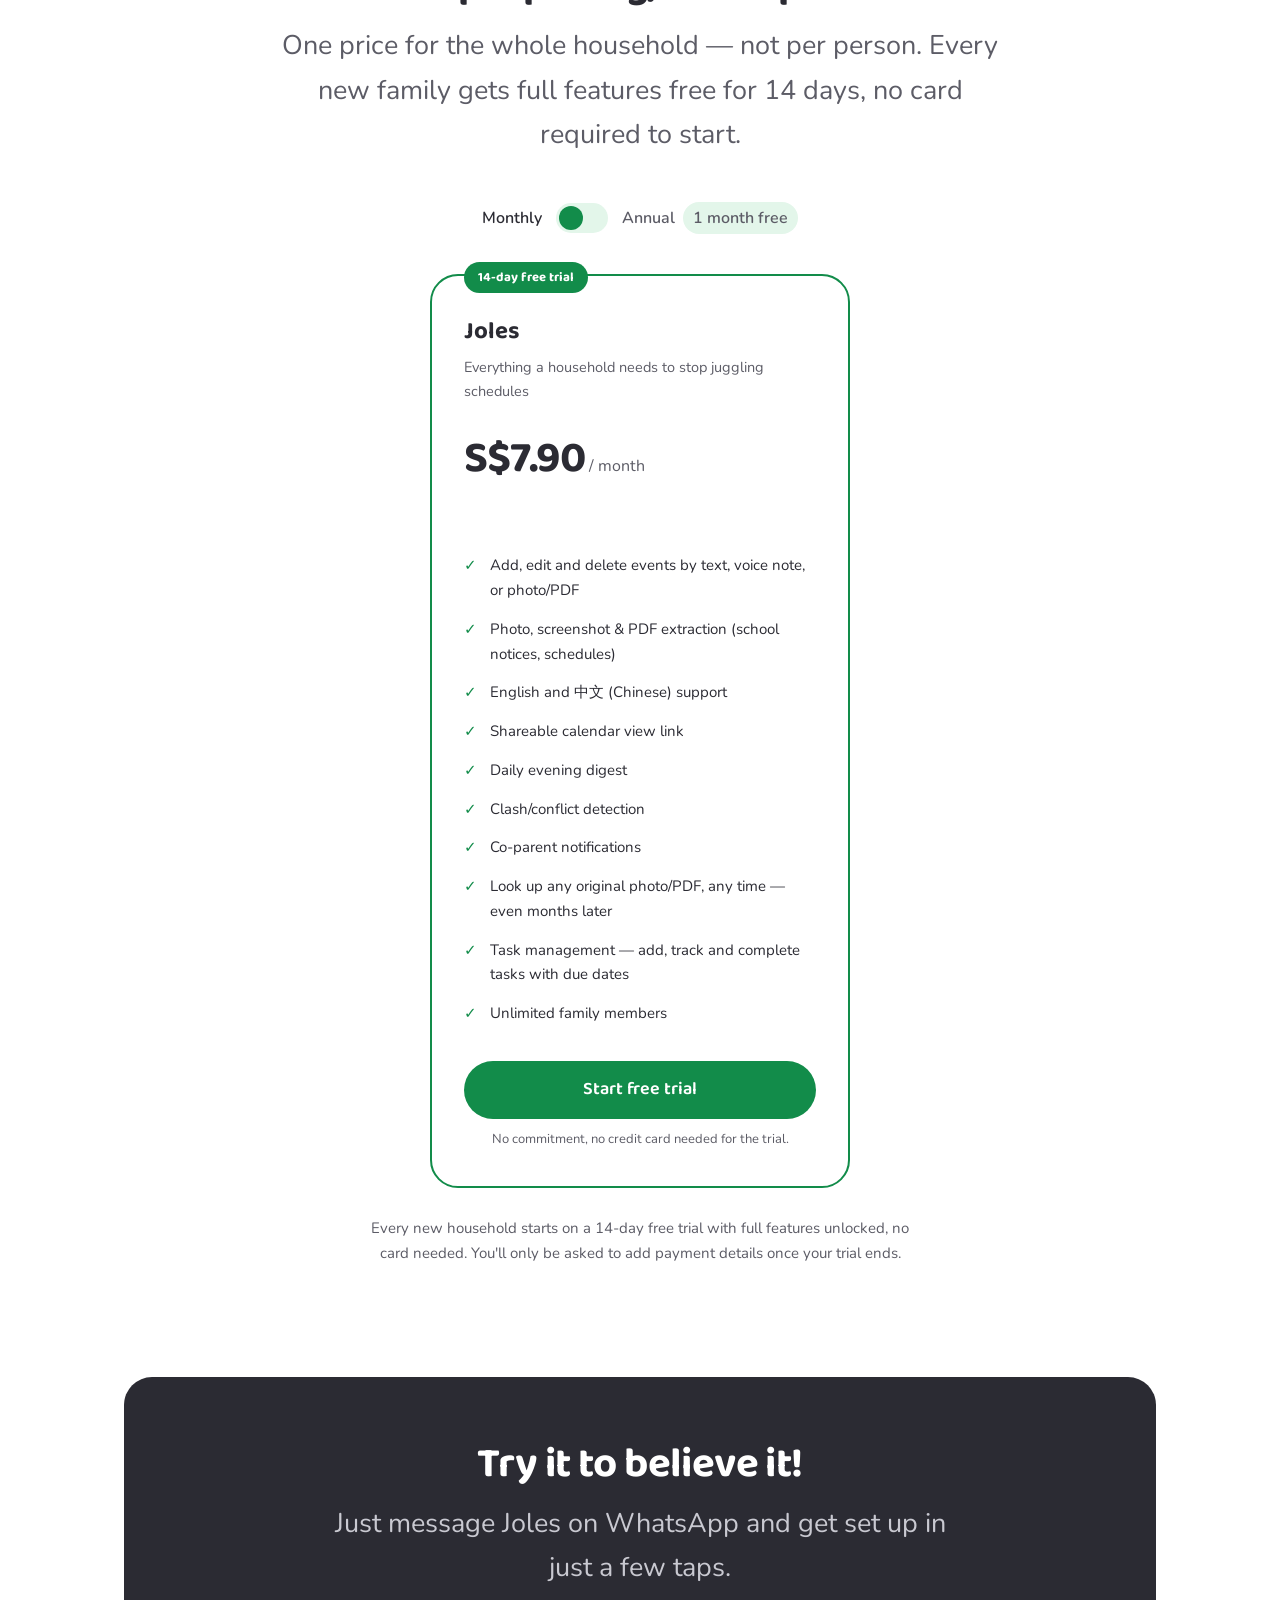
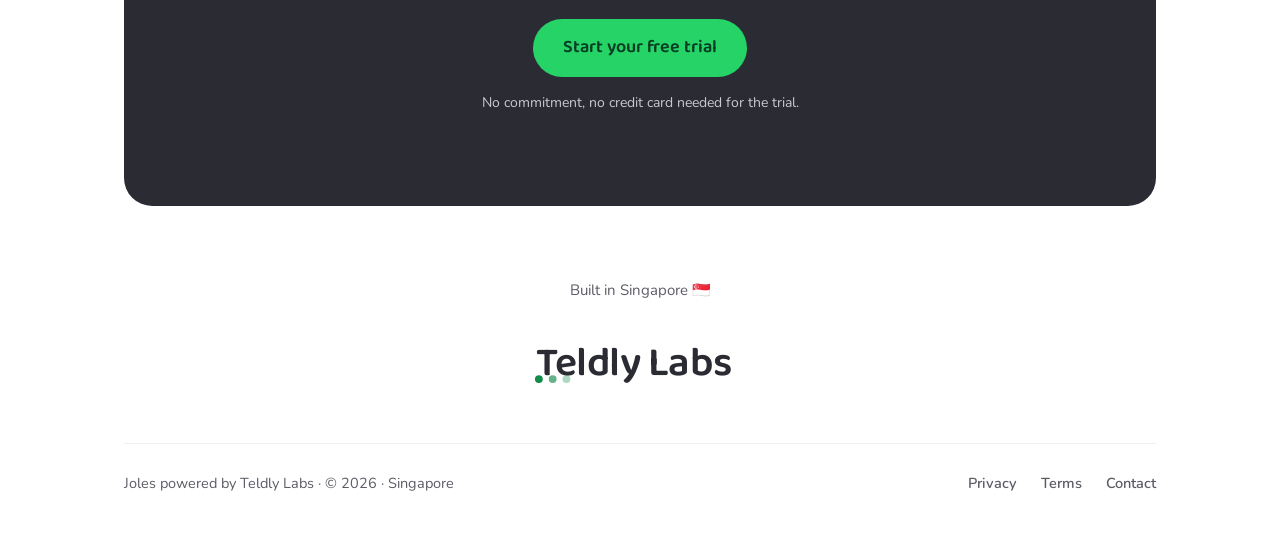
==== commit 8833ad18: "update to single tier" ====
--- a/index.html
+++ b/index.html
@@ -219,26 +219,25 @@
 /* ---------- Hero callout (new-feature banner) ---------- */
 .spell-callout {
   display: flex; align-items: center; gap: 20px;
-  background: var(--wa-green); border-radius: var(--radius-md);
+  background: var(--mint); border: 2px solid #d7ecdd; border-radius: var(--radius-md);
   padding: 22px 28px; margin: 8px 0 44px; text-decoration: none;
-  box-shadow: 0 10px 30px rgba(37, 211, 102, 0.35);
-  transition: transform 0.15s ease, box-shadow 0.15s ease;
-}
-.spell-callout:hover { transform: translateY(-2px); box-shadow: 0 14px 36px rgba(37, 211, 102, 0.45); }
+  transition: transform 0.15s ease;
+}
+.spell-callout:hover { transform: translateY(-2px); }
 .spell-callout-badge {
   flex-shrink: 0; font-family: var(--display); font-weight: 700;
-  font-size: clamp(28px, 3.4vw, 36px); letter-spacing: -0.5px; color: #073d24;
+  font-size: clamp(20px, 2.4vw, 24px); letter-spacing: -0.3px; color: var(--green-dark);
+  background: #fff; padding: 5px 14px; border-radius: 999px;
 }
 .spell-callout-text {
-  font-family: var(--display); font-weight: 600; color: #073d24;
-  font-size: 24px; line-height: 1.3;
+  font-family: var(--display); font-weight: 600; color: var(--ink);
+  font-size: 22px; line-height: 1.3;
 }
 .spell-callout-text strong { font-weight: 700; }
-.spell-callout-arrow { margin-left: auto; color: #073d24; font-weight: 700; font-size: 22px; flex-shrink: 0; }
+.spell-callout-arrow { margin-left: auto; color: var(--ink-soft); font-weight: 700; font-size: 22px; flex-shrink: 0; }
 @media (max-width: 640px) {
   .spell-callout { flex-wrap: wrap; padding: 18px 20px; }
-  .spell-callout-badge { font-size: 26px; }
-  .spell-callout-text { font-size: 19px; }
+  .spell-callout-text { font-size: 18px; }
   .spell-callout-arrow { display: none; }
 }
 
@@ -311,6 +310,10 @@
 .new-badge {
   display: inline-block; font-size: 13px; font-weight: 700; color: #8a6d00;
   background: var(--butter); padding: 3px 10px; border-radius: 999px; margin-left: 4px;
+}
+.soon-badge {
+  display: inline-block; font-size: 13px; font-weight: 700; color: var(--ink-soft);
+  background: #eee; padding: 3px 10px; border-radius: 999px; margin-left: 4px;
 }
 .pricing-grid {
   display: grid; grid-template-columns: 1fr 1fr; gap: 24px; max-width: 820px; margin: 0 auto;
@@ -453,14 +456,6 @@
   </div>
 </header>
 
-<div class="wrap">
-  <a href="#spell" class="spell-callout">
-    <span class="spell-callout-badge">New!</span>
-    <span class="spell-callout-text"><strong>Joles Spell &amp; 听写</strong> — snap a spelling list, get back an audio test, and let Joles mark the answers too.</span>
-    <span class="spell-callout-arrow">→</span>
-  </a>
-</div>
-
 <!-- ================= HOW IT WORKS ================= -->
 <section class="section wrap" id="how">
   <h2>No app to install. No calendar to maintain.</h2>
@@ -512,7 +507,7 @@
   <div class="feature tint-sky flip">
     <div class="feature-copy">
       <span class="feature-eyebrow">Document Retrieval</span>
-      <h3>Never dig through old chats again. <span class="save-badge">Family Max</span></h3>
+      <h3>Never dig through old chats again.</h3>
       <p>Every notice, screenshot, and PDF Joles reads gets saved — not just the dates. Ask "show me the CCA schedule" any time, even months later, or tap the link in your daily digest to pull up the original file instantly.</p>
     </div>
     <div class="feature-visual">
@@ -528,32 +523,11 @@
     </div>
   </div>
 
-  <!-- 1c. Joles Spell -->
-  <div class="feature tint-blush" id="spell">
-    <div class="feature-copy">
-      <span class="feature-eyebrow">Spelling &amp; 听写 Practice</span>
-      <h3>Homework help, right in the chat. <span class="save-badge">Family Max</span> <span class="new-badge">New</span></h3>
-      <p>Snap a photo of your child's spelling or 听写 word list, and Joles sends back a voice recording to test them — no app, no setup, just tap play.</p>
-      <p>Once they're done, snap a photo of their completed answers and Joles marks it for you, on the spot.</p>
-    </div>
-    <div class="feature-visual">
-      <div class="phone">
-        <div class="phone-screen">
-          <div class="wa-header">
-            <div class="wa-avatar">J</div>
-            <div><div class="wa-name">Joles</div><div class="wa-status">online</div></div>
-          </div>
-          <div class="wa-chat" data-chat="spell" aria-live="polite"></div>
-        </div>
-      </div>
-    </div>
-  </div>
-
   <!-- 2. Voice -->
   <div class="feature tint-butter flip">
     <div class="feature-copy">
       <span class="feature-eyebrow">Voice Notes</span>
-      <h3>Say it. Don't type it. <span class="save-badge">Family Max</span></h3>
+      <h3>Say it. Don't type it.</h3>
       <p>Driving to pickup? Hands full at the hawker centre? Send a voice note — in English or Chinese — and Joles handles it like a typed message.</p>
     </div>
     <div class="feature-visual">
@@ -573,7 +547,7 @@
   <div class="feature tint-lilac">
     <div class="feature-copy">
       <span class="feature-eyebrow">Tasks &amp; To-Dos</span>
-      <h3>Not everything needs a date. <span class="save-badge">Family Max</span></h3>
+      <h3>Not everything needs a date.</h3>
       <p>Buy new soccer boots. Sign the permission slip. Some things just need doing, not scheduling. Add them as tasks with a due date if they have one, and check them off the moment they're done.</p>
       <p>Ask "what's outstanding?" any time and Joles lists everything still open — across the whole family, not just your own.</p>
     </div>
@@ -668,6 +642,27 @@
             <div><div class="wa-name">Joles</div><div class="wa-status">online</div></div>
           </div>
           <div class="wa-chat" data-chat="chinese" aria-live="polite"></div>
+        </div>
+      </div>
+    </div>
+  </div>
+
+  <!-- 7. Joles Spell — coming soon -->
+  <div class="feature tint-blush" id="spell" style="opacity:0.88;">
+    <div class="feature-copy">
+      <span class="feature-eyebrow">Spelling &amp; 听写 Practice</span>
+      <h3>Homework help, right in the chat. <span class="soon-badge">Coming soon</span></h3>
+      <p>Snap a photo of your child's spelling or 听写 word list, and Joles sends back a voice recording to test them — no app, no setup, just tap play.</p>
+      <p>We're still polishing this one before it's ready for everyone — join the trial and we'll let you know the moment it's live.</p>
+    </div>
+    <div class="feature-visual">
+      <div class="phone">
+        <div class="phone-screen">
+          <div class="wa-header">
+            <div class="wa-avatar">J</div>
+            <div><div class="wa-name">Joles</div><div class="wa-status">online</div></div>
+          </div>
+          <div class="wa-chat" data-chat="spell" aria-live="polite"></div>
         </div>
       </div>
     </div>
@@ -710,7 +705,7 @@
 <!-- ================= PRICING ================= -->
 <section class="section wrap" id="pricing">
   <h2 style="text-align: center;">Simple pricing, no surprises</h2>
-  <p class="section-intro" style="text-align: center; margin-left: auto; margin-right: auto;">One price for the whole household — not per person. Every new family gets full Max features free for 14 days, no card required to start.</p>
+  <p class="section-intro" style="text-align: center; margin-left: auto; margin-right: auto;">One price for the whole household — not per person. Every new family gets full features free for 14 days, no card required to start.</p>
 
   <div class="pricing-toggle">
     <span id="labelMonthly" class="active">Monthly</span>
@@ -718,42 +713,24 @@
     <span id="labelAnnual">Annual <span class="save-badge">1 month free</span></span>
   </div>
 
-  <div class="pricing-grid">
-    <div class="price-card">
-      <h3>Family Standard</h3>
+  <div class="pricing-grid" style="grid-template-columns: 1fr; max-width: 420px;">
+    <div class="price-card featured">
+      <span class="plan-badge">14-day free trial</span>
+      <h3>Joles</h3>
       <p class="plan-sub">Everything a household needs to stop juggling schedules</p>
       <div class="price-amount">
-        <span class="num" id="priceStandard">S$5.90</span>
-        <span class="period" id="periodStandard">/ month</span>
-      </div>
-      <p class="price-annual-note" id="noteStandard">&nbsp;</p>
+        <span class="num" id="priceMain">S$7.90</span>
+        <span class="period" id="periodMain">/ month</span>
+      </div>
+      <p class="price-annual-note" id="noteMain">&nbsp;</p>
       <ul class="price-features">
-        <li>Add, edit and delete events by text or photo/PDF</li>
+        <li>Add, edit and delete events by text, voice note, or photo/PDF</li>
         <li>Photo, screenshot &amp; PDF extraction (school notices, schedules)</li>
         <li>English and 中文 (Chinese) support</li>
         <li>Shareable calendar view link</li>
         <li>Daily evening digest</li>
         <li>Clash/conflict detection</li>
         <li>Co-parent notifications</li>
-        <li>Up to 4 family members</li>
-      </ul>
-      <a class="btn" href="https://wa.me/6589911825?text=Hi%20Joles%2C%20I%27d%20like%20to%20get%20started%20with%20my%20family%27s%20schedule%21" target="_blank" rel="noopener">Start free trial</a>
-      <p class="card-note">No commitment, no credit card needed for the trial.</p>
-    </div>
-
-    <div class="price-card featured">
-      <span class="plan-badge">Most households pick this</span>
-      <h3>Family Max</h3>
-      <p class="plan-sub">Everything in Standard, plus all the ease and convenience your family deserves</p>
-      <div class="price-amount">
-        <span class="num" id="priceMax">S$8.90</span>
-        <span class="period" id="periodMax">/ month</span>
-      </div>
-      <p class="price-annual-note" id="noteMax">&nbsp;</p>
-      <ul class="price-features">
-        <li>Everything in Family Standard</li>
-        <li>Spelling &amp; 听写 practice — auto-generated audio tests, auto-marked answers <span class="new-badge">New</span></li>
-        <li>Voice note support</li>
         <li>Look up any original photo/PDF, any time — even months later</li>
         <li>Task management — add, track and complete tasks with due dates</li>
         <li>Unlimited family members</li>
@@ -763,7 +740,7 @@
     </div>
   </div>
 
-  <p class="pricing-trial-note">Every new household starts on a 14-day free trial with full Max features unlocked, no card needed. You'll only be asked to pick a plan once your trial ends.</p>
+  <p class="pricing-trial-note">Every new household starts on a 14-day free trial with full features unlocked, no card needed. You'll only be asked to add payment details once your trial ends.</p>
 </section>
 
 <!-- ================= CTA ================= -->
@@ -1032,12 +1009,9 @@
 
   var labelMonthly = document.getElementById('labelMonthly');
   var labelAnnual = document.getElementById('labelAnnual');
-  var priceStandard = document.getElementById('priceStandard');
-  var periodStandard = document.getElementById('periodStandard');
-  var noteStandard = document.getElementById('noteStandard');
-  var priceMax = document.getElementById('priceMax');
-  var periodMax = document.getElementById('periodMax');
-  var noteMax = document.getElementById('noteMax');
+  var priceMain = document.getElementById('priceMain');
+  var periodMain = document.getElementById('periodMain');
+  var noteMain = document.getElementById('noteMain');
 
   var isAnnual = false;
 
@@ -1047,19 +1021,13 @@
     labelAnnual.classList.toggle('active', isAnnual);
 
     if (isAnnual) {
-      priceStandard.textContent = 'S$64.90';
-      periodStandard.textContent = '/ year';
-      noteStandard.textContent = 'Works out to S$5.41/month';
-      priceMax.textContent = 'S$97.90';
-      periodMax.textContent = '/ year';
-      noteMax.textContent = 'Works out to S$8.16/month';
+      priceMain.textContent = 'S$86.90';
+      periodMain.textContent = '/ year';
+      noteMain.textContent = 'Works out to S$7.24/month';
     } else {
-      priceStandard.textContent = 'S$5.90';
-      periodStandard.textContent = '/ month';
-      noteStandard.textContent = '\u00A0';
-      priceMax.textContent = 'S$8.90';
-      periodMax.textContent = '/ month';
-      noteMax.textContent = '\u00A0';
+      priceMain.textContent = 'S$7.90';
+      periodMain.textContent = '/ month';
+      noteMain.textContent = '\u00A0';
     }
   }
 
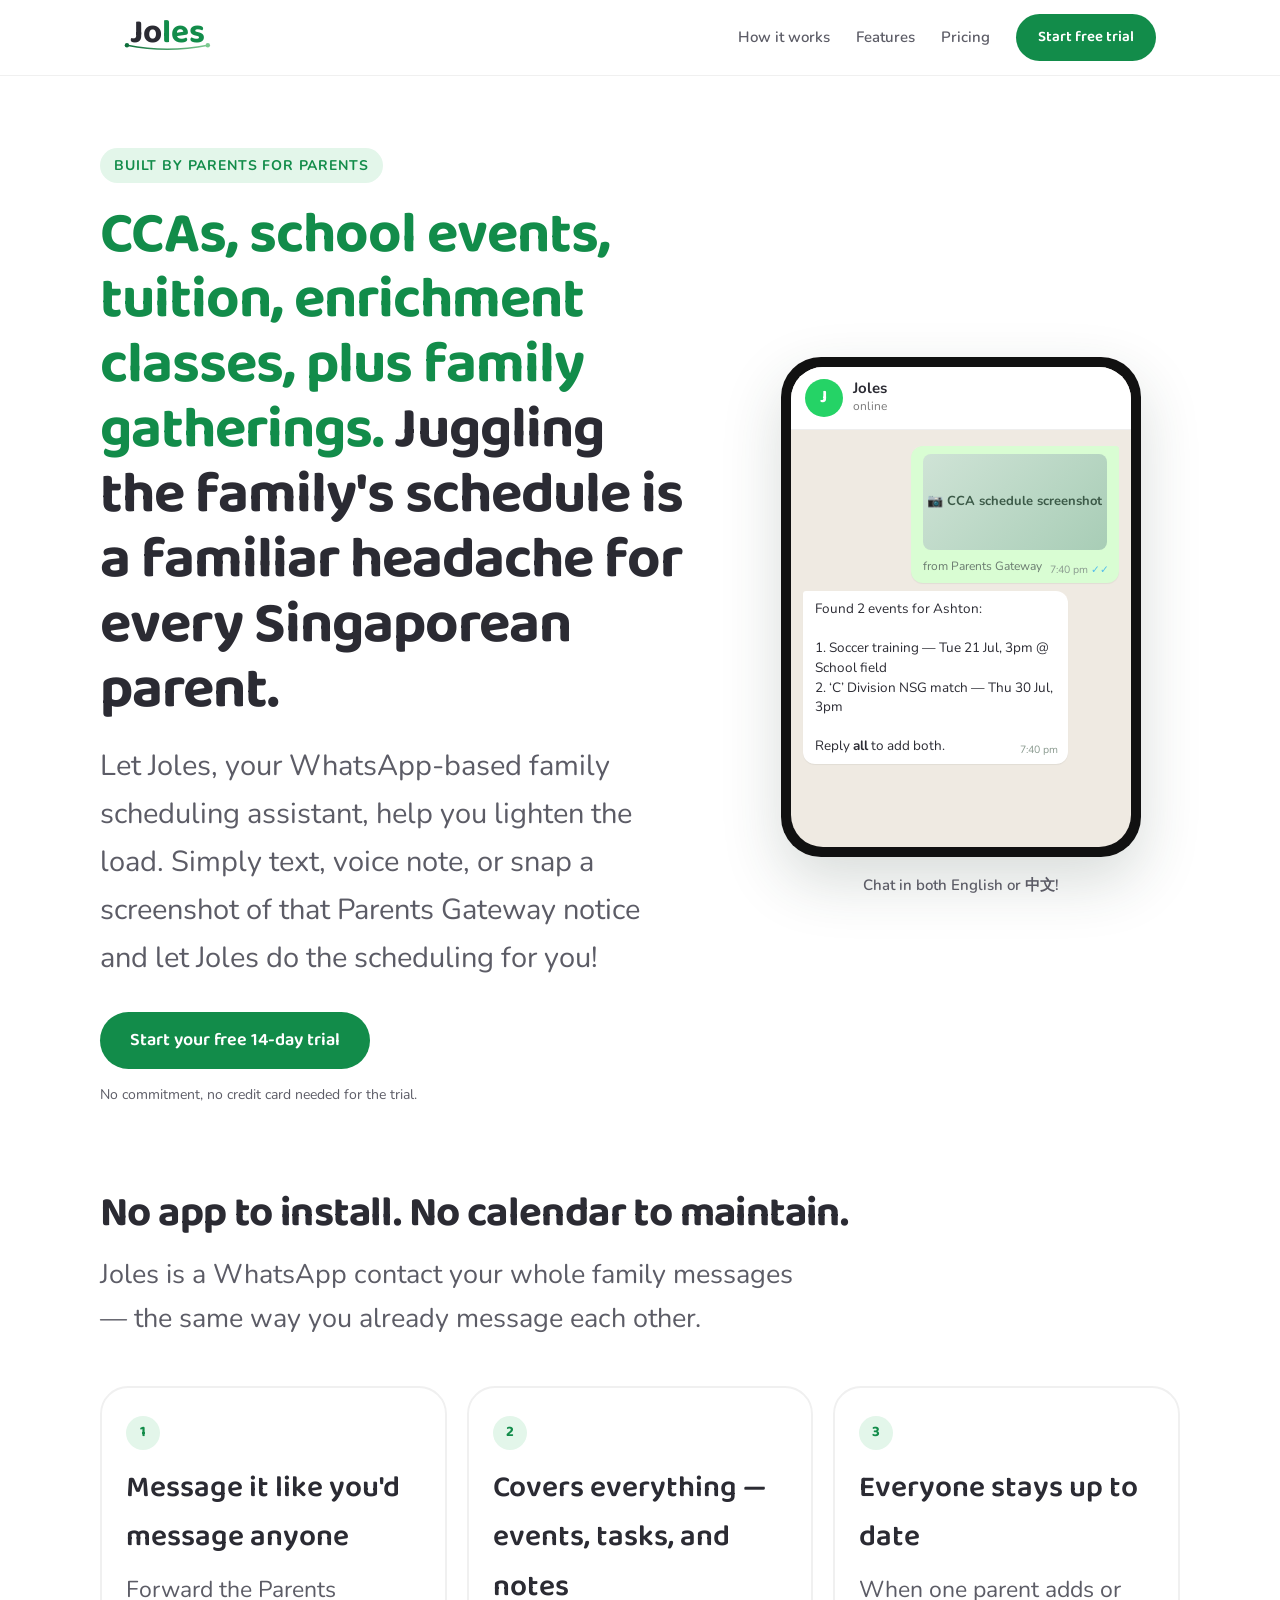
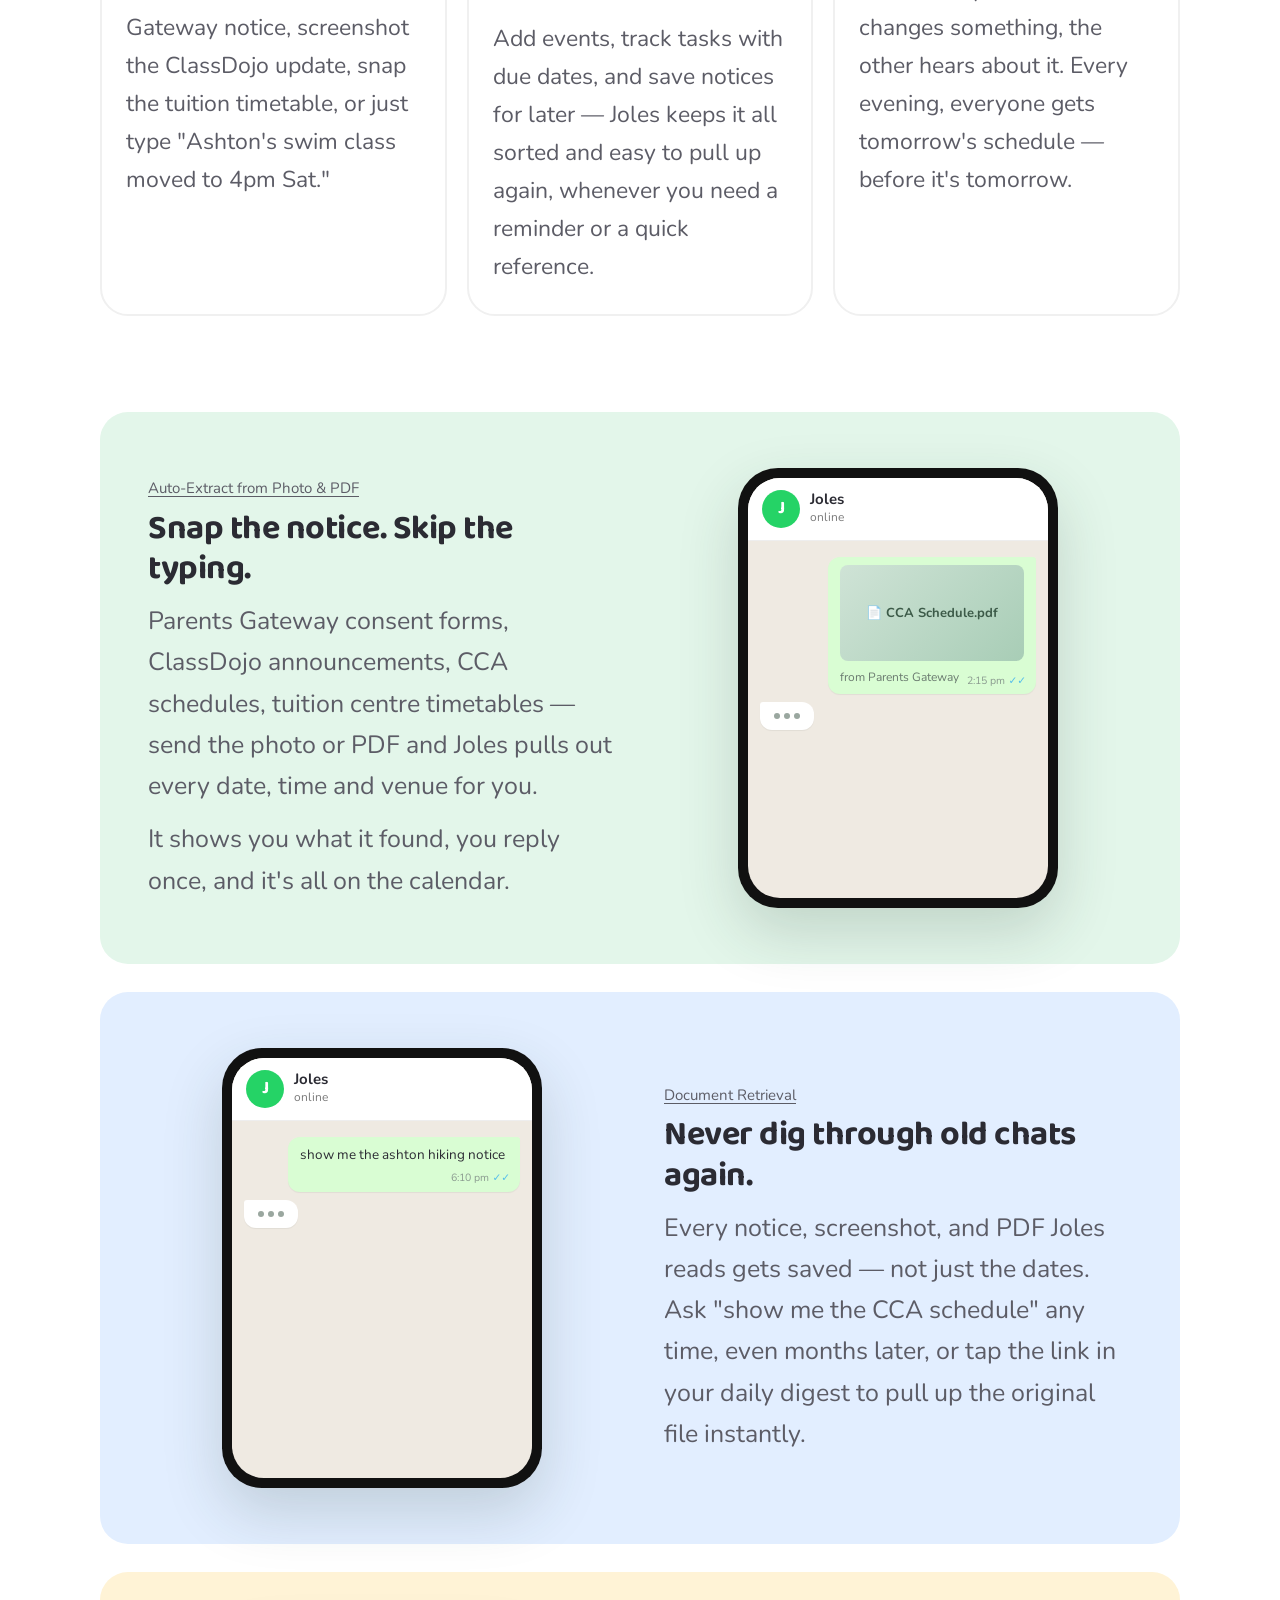
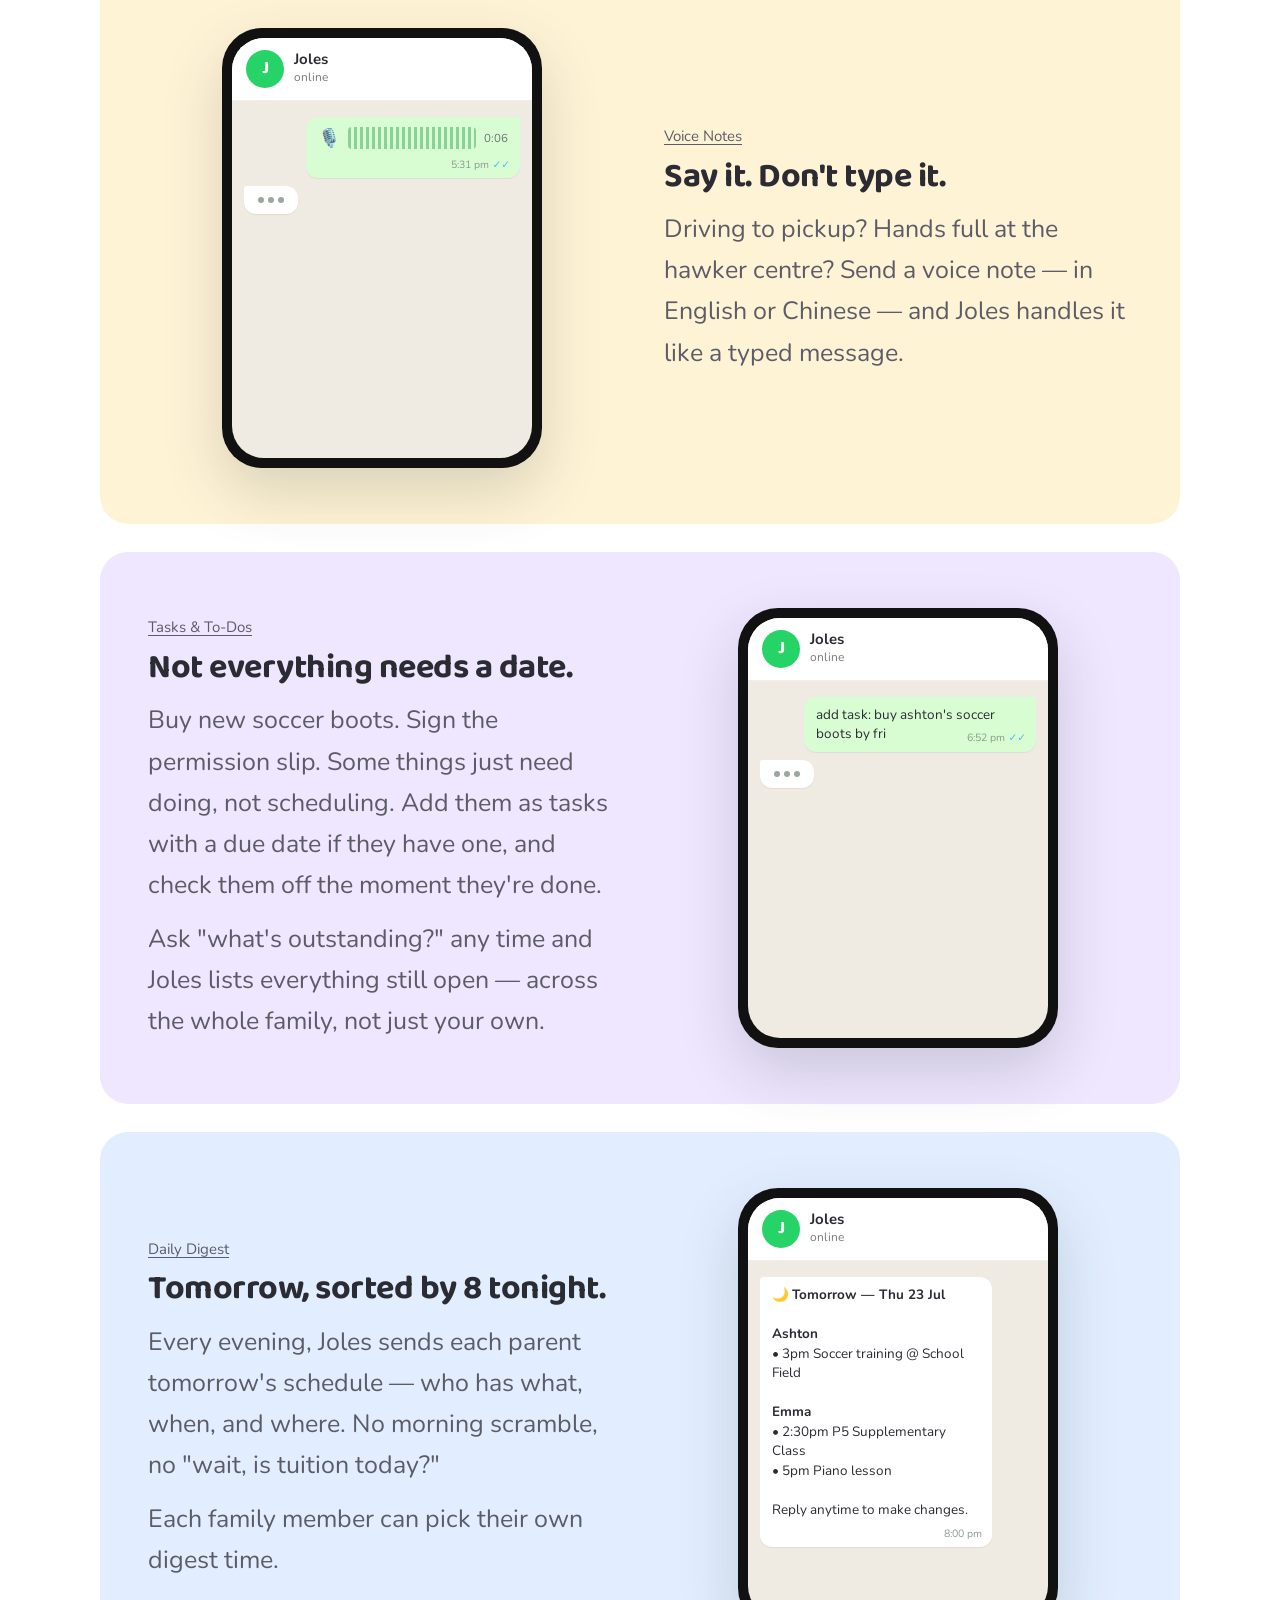
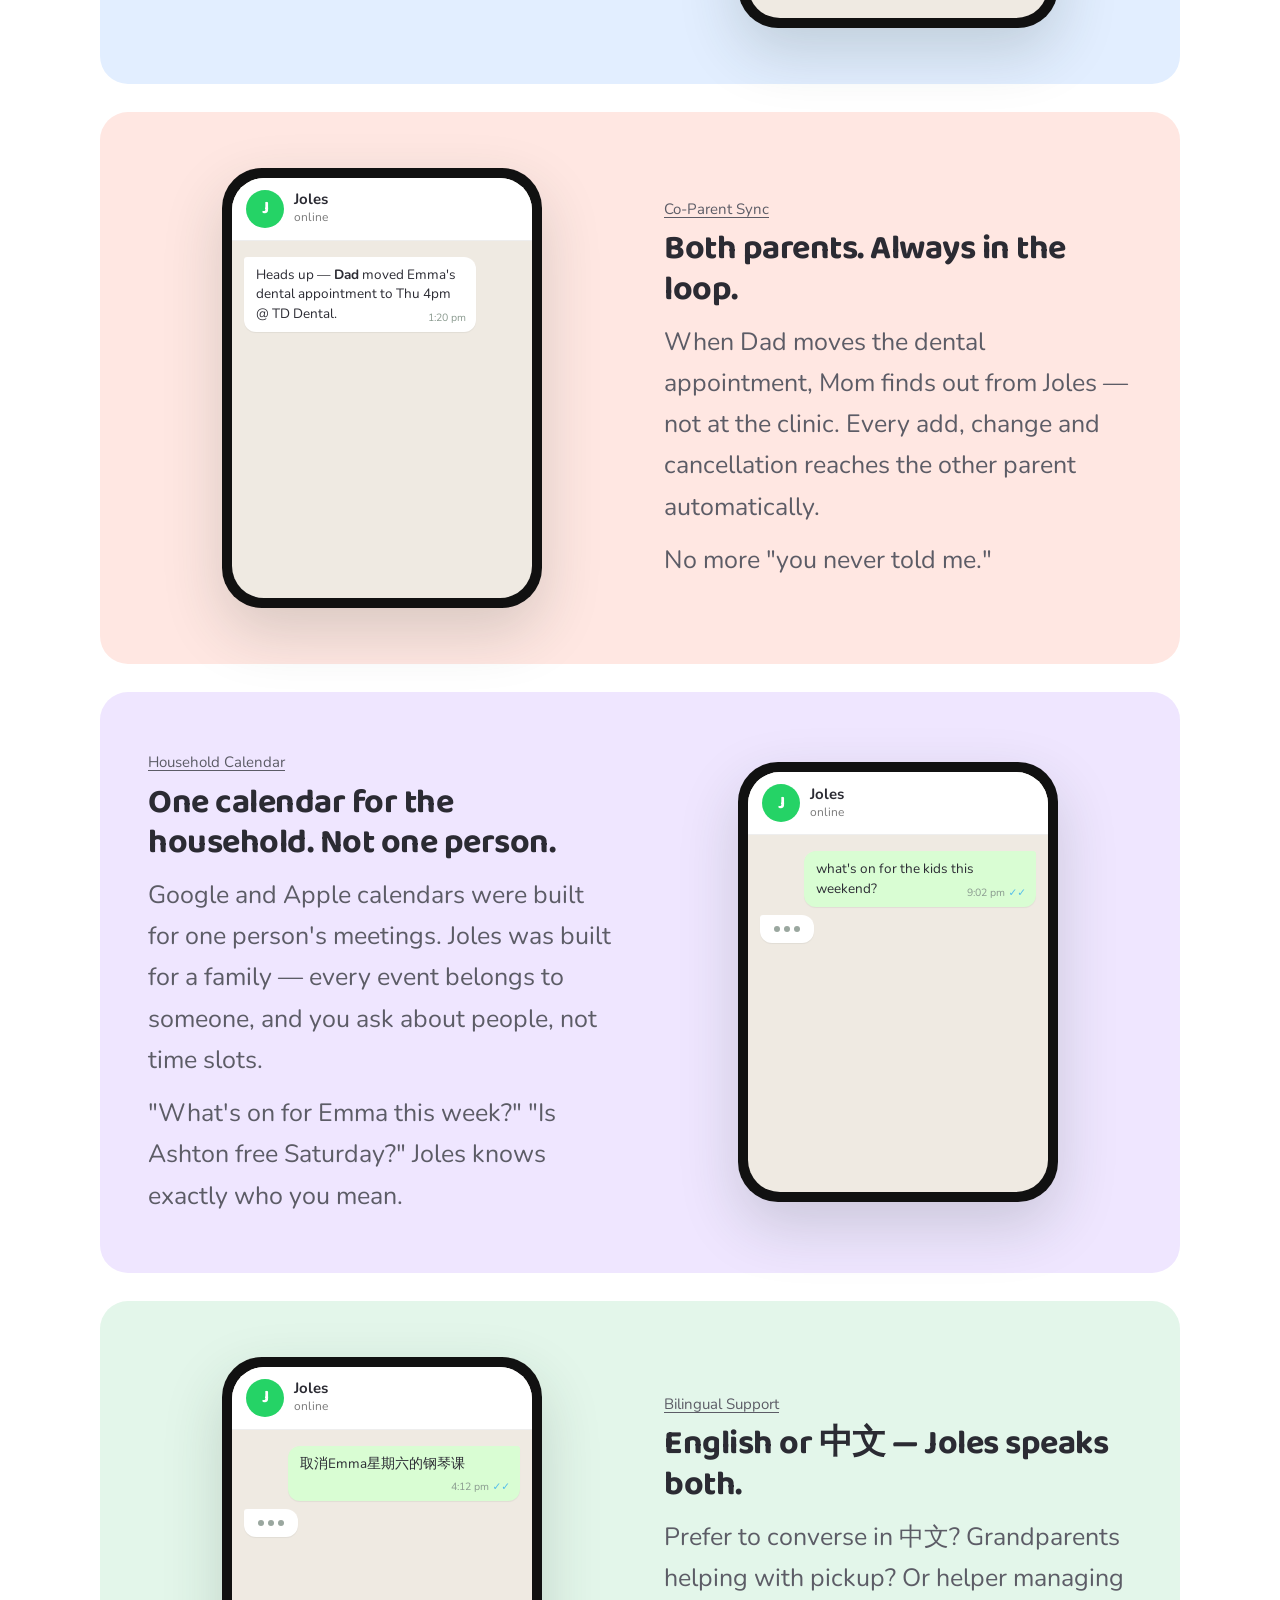
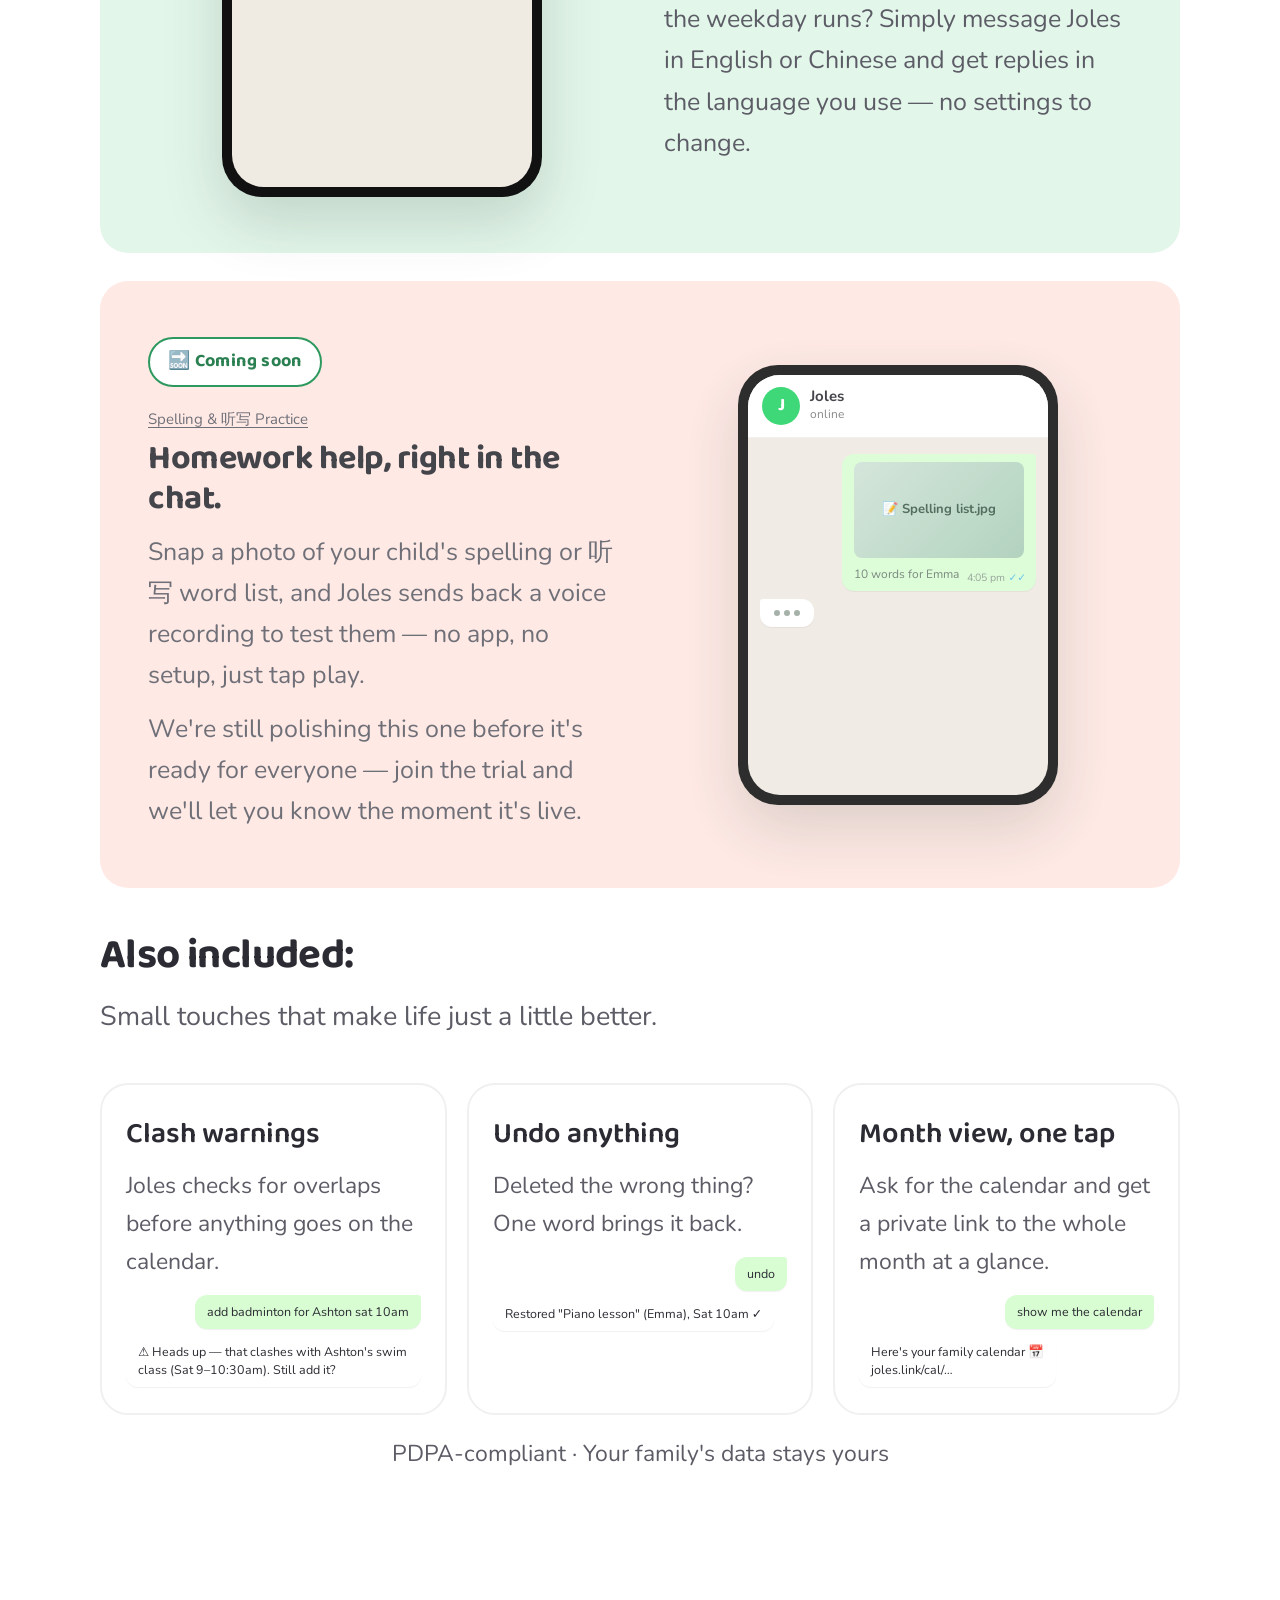
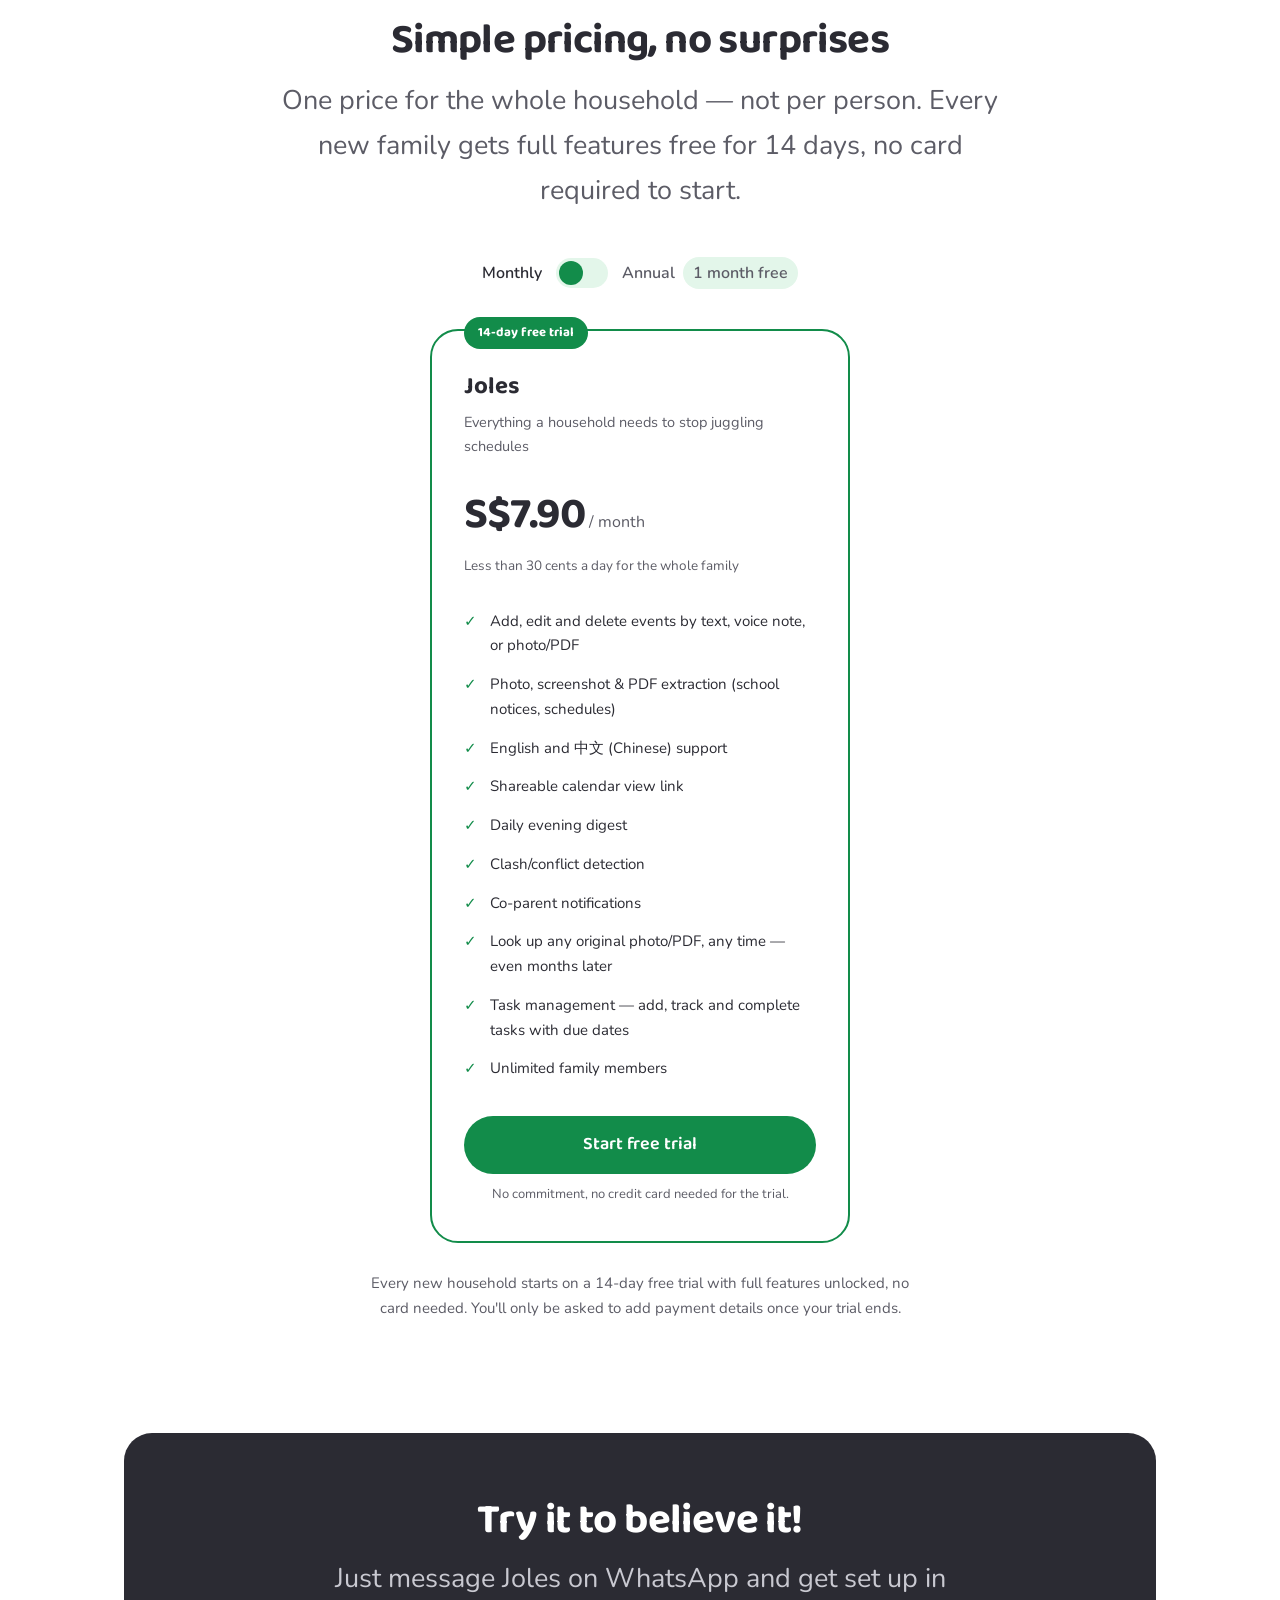
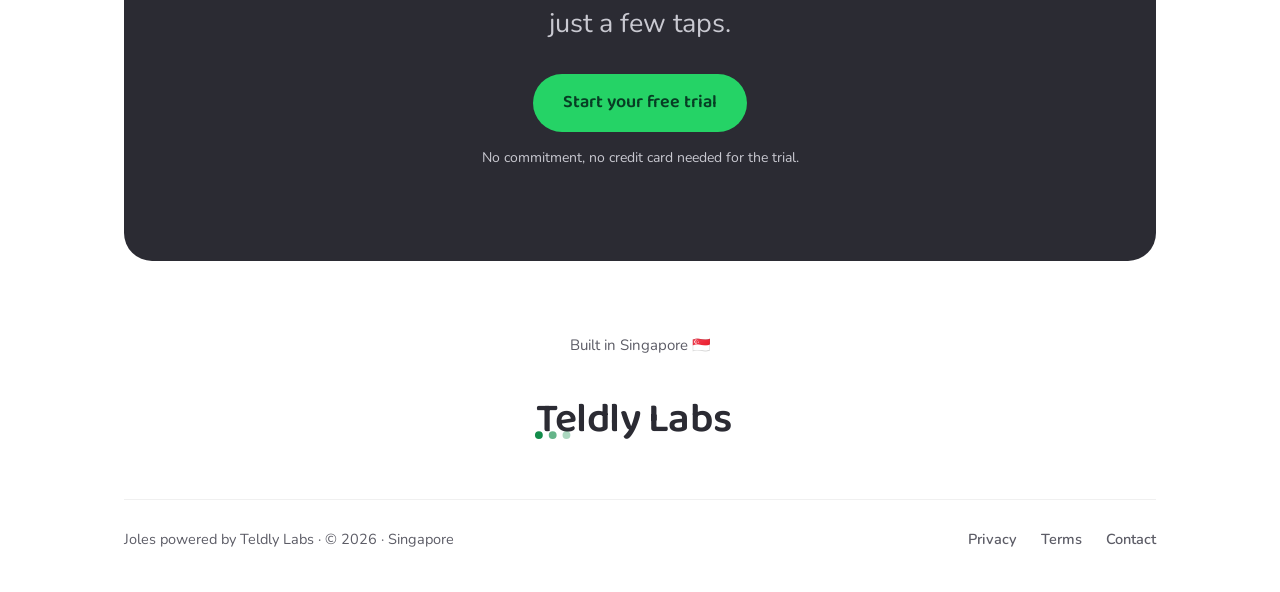
==== commit 50f49537: "update on single pricing tier" ====
--- a/index.html
+++ b/index.html
@@ -315,6 +315,12 @@
   display: inline-block; font-size: 13px; font-weight: 700; color: var(--ink-soft);
   background: #eee; padding: 3px 10px; border-radius: 999px; margin-left: 4px;
 }
+.soon-banner {
+  display: flex; width: max-content; align-items: center; gap: 8px;
+  font-family: var(--display); font-weight: 700; font-size: 18px; letter-spacing: 0.02em;
+  color: var(--green-dark); background: var(--white); border: 2px solid var(--green);
+  padding: 8px 18px; border-radius: 999px; margin-bottom: 18px;
+}
 .pricing-grid {
   display: grid; grid-template-columns: 1fr 1fr; gap: 24px; max-width: 820px; margin: 0 auto;
 }
@@ -650,8 +656,9 @@
   <!-- 7. Joles Spell — coming soon -->
   <div class="feature tint-blush" id="spell" style="opacity:0.88;">
     <div class="feature-copy">
+      <div class="soon-banner">🔜 Coming soon</div>
       <span class="feature-eyebrow">Spelling &amp; 听写 Practice</span>
-      <h3>Homework help, right in the chat. <span class="soon-badge">Coming soon</span></h3>
+      <h3>Homework help, right in the chat.</h3>
       <p>Snap a photo of your child's spelling or 听写 word list, and Joles sends back a voice recording to test them — no app, no setup, just tap play.</p>
       <p>We're still polishing this one before it's ready for everyone — join the trial and we'll let you know the moment it's live.</p>
     </div>
@@ -1027,7 +1034,7 @@
     } else {
       priceMain.textContent = 'S$7.90';
       periodMain.textContent = '/ month';
-      noteMain.textContent = '\u00A0';
+      noteMain.textContent = 'Less than 30 cents a day for the whole family';
     }
   }
 
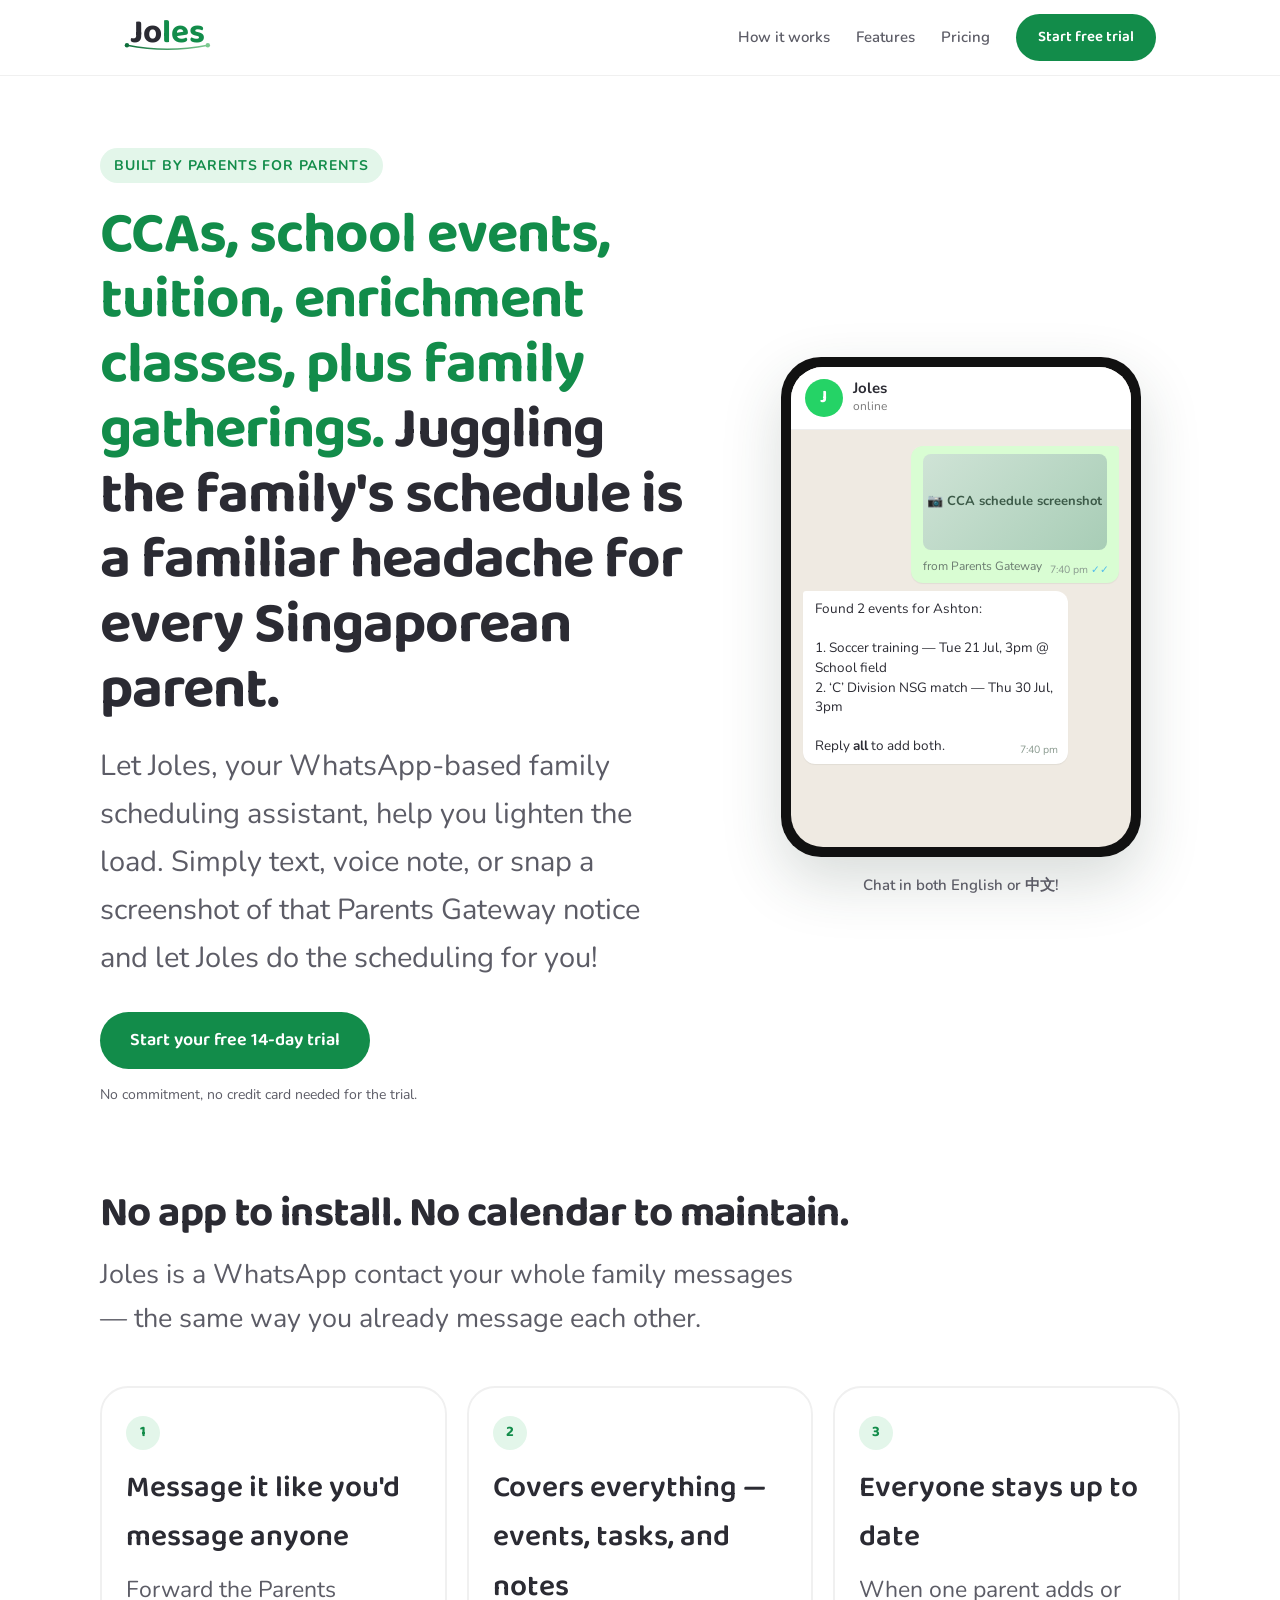
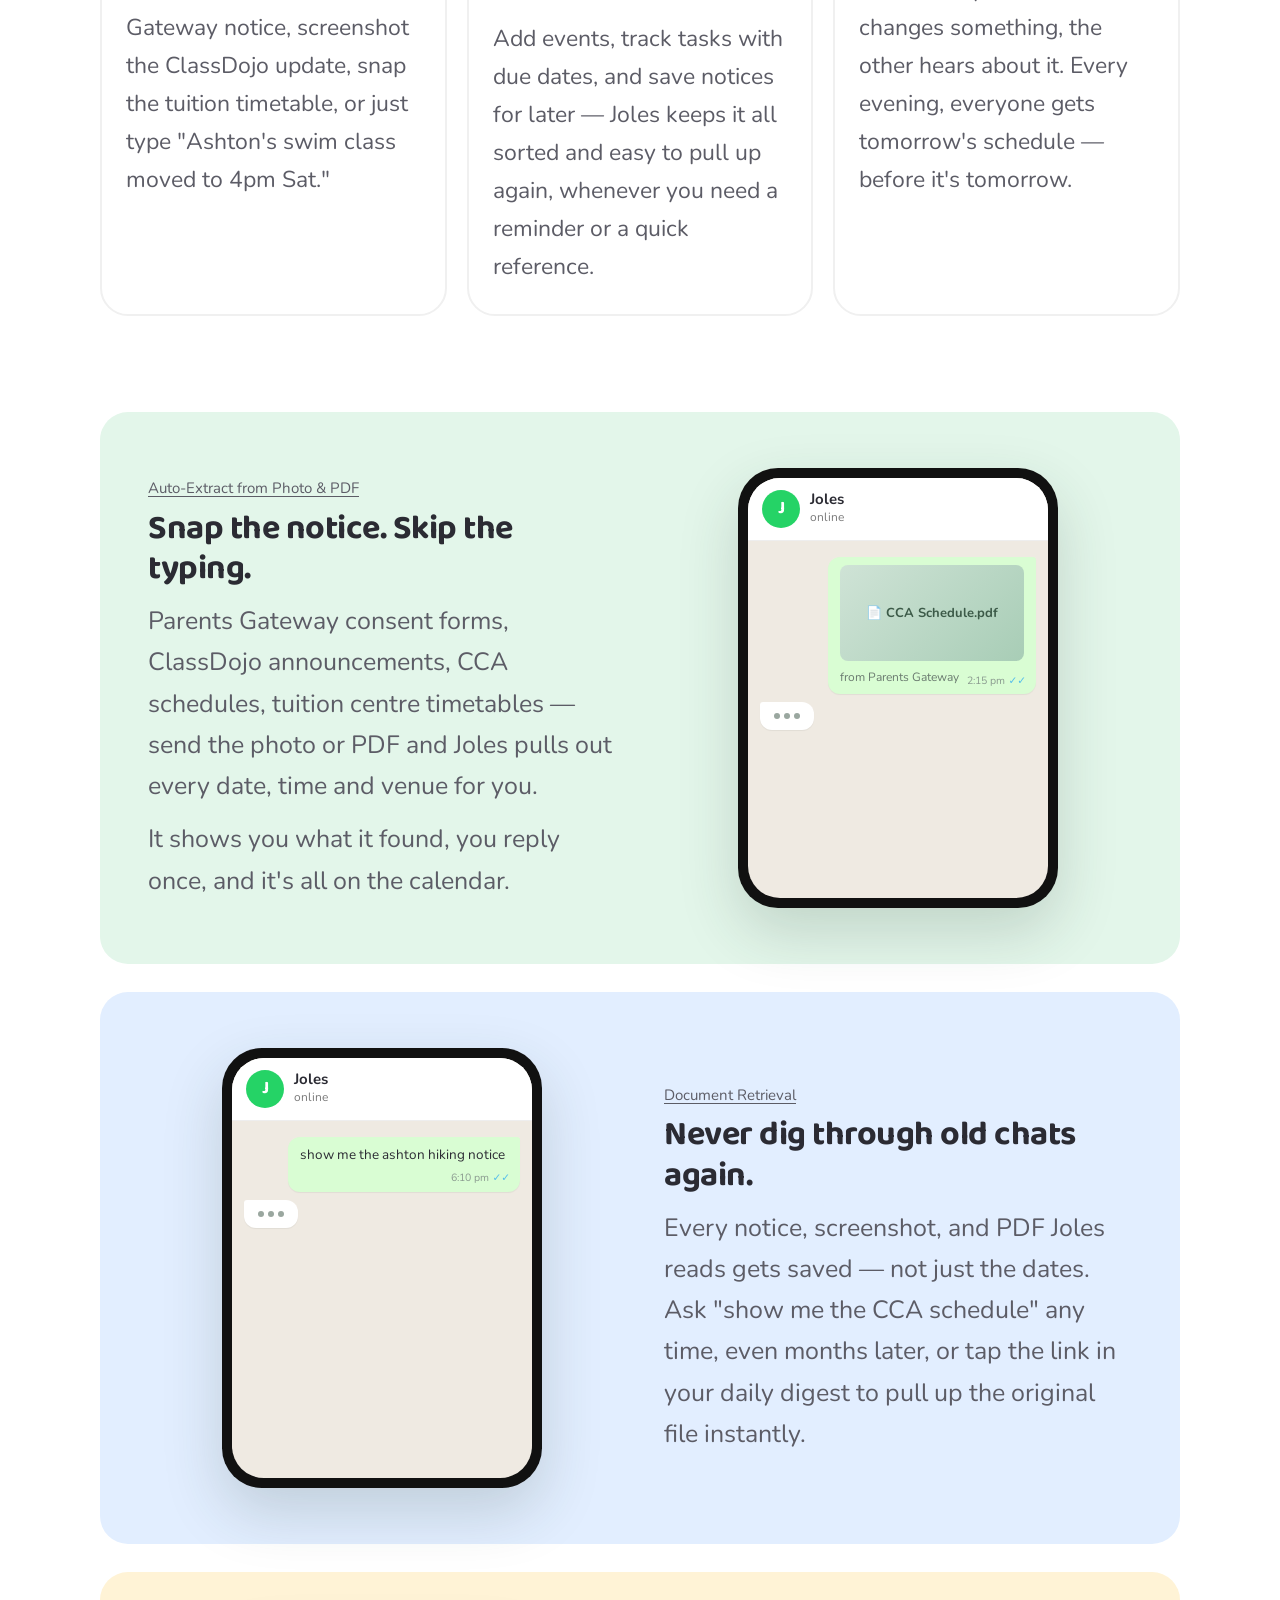
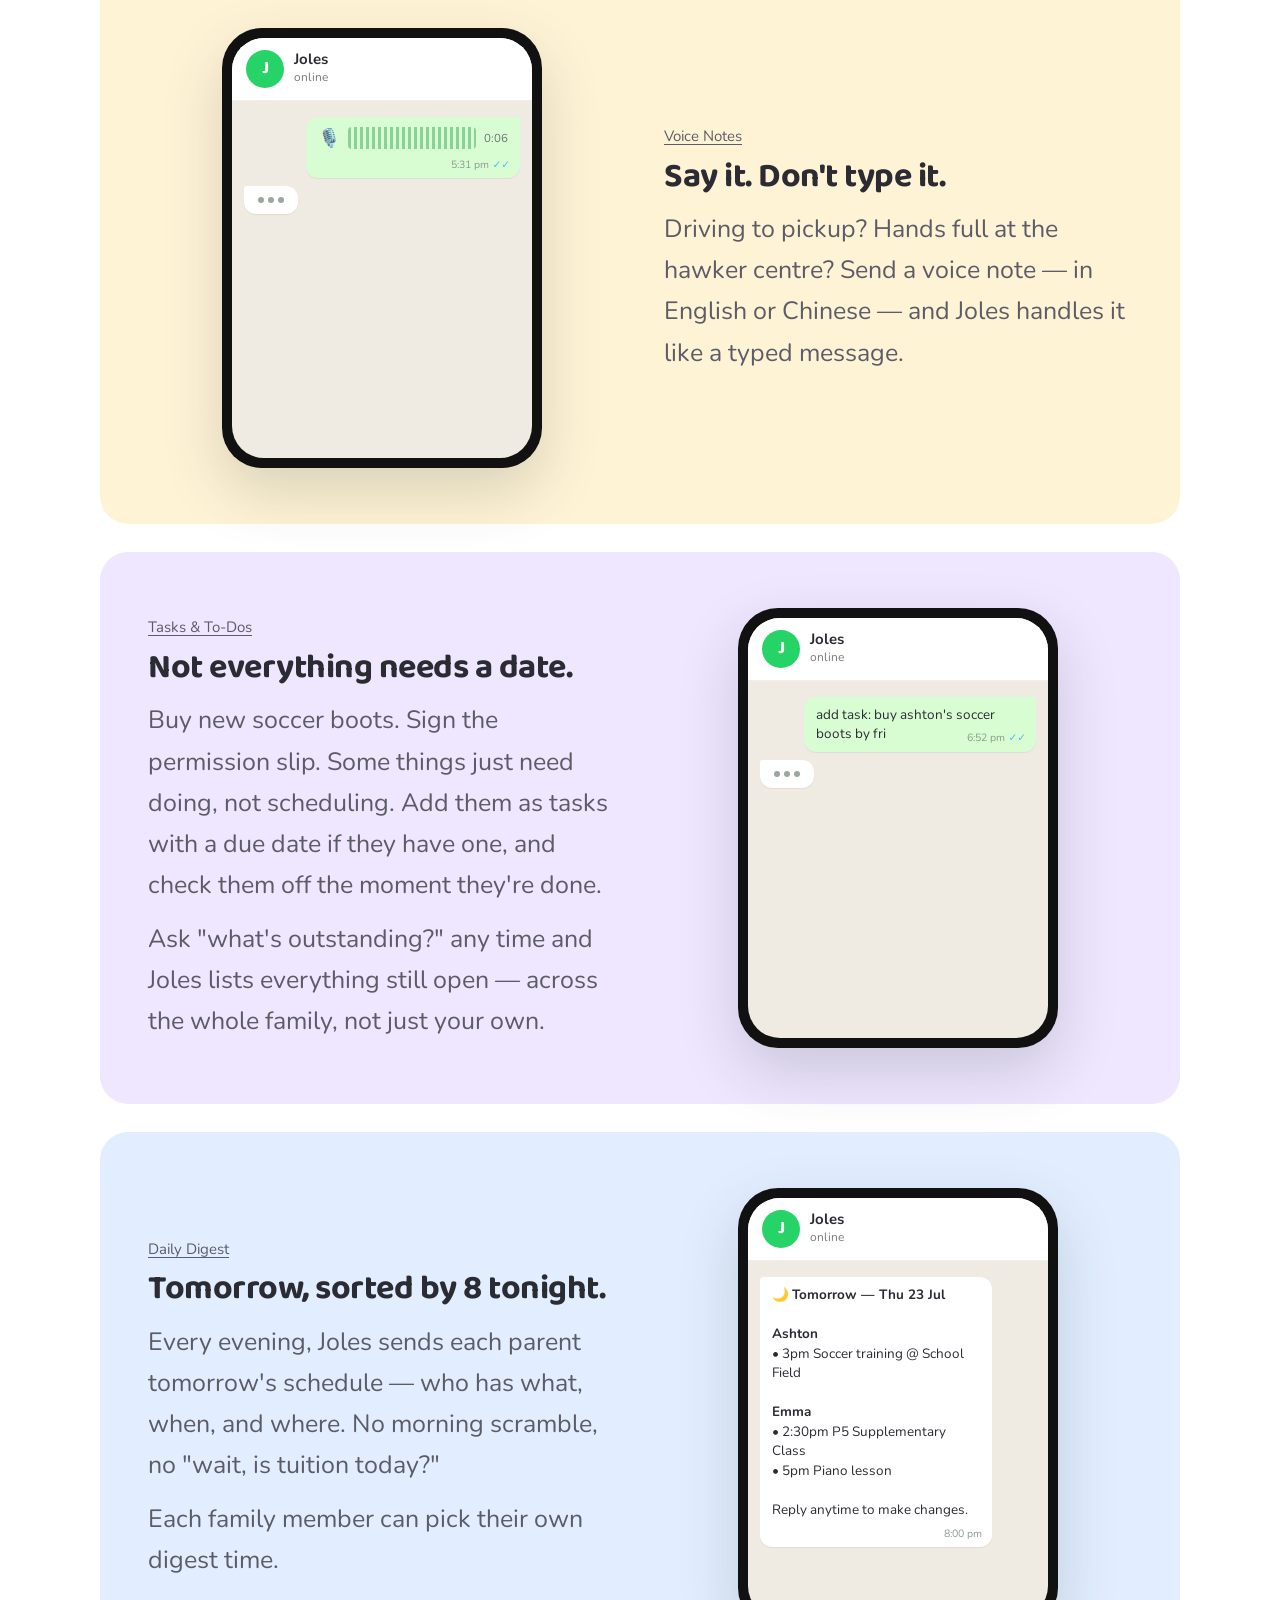
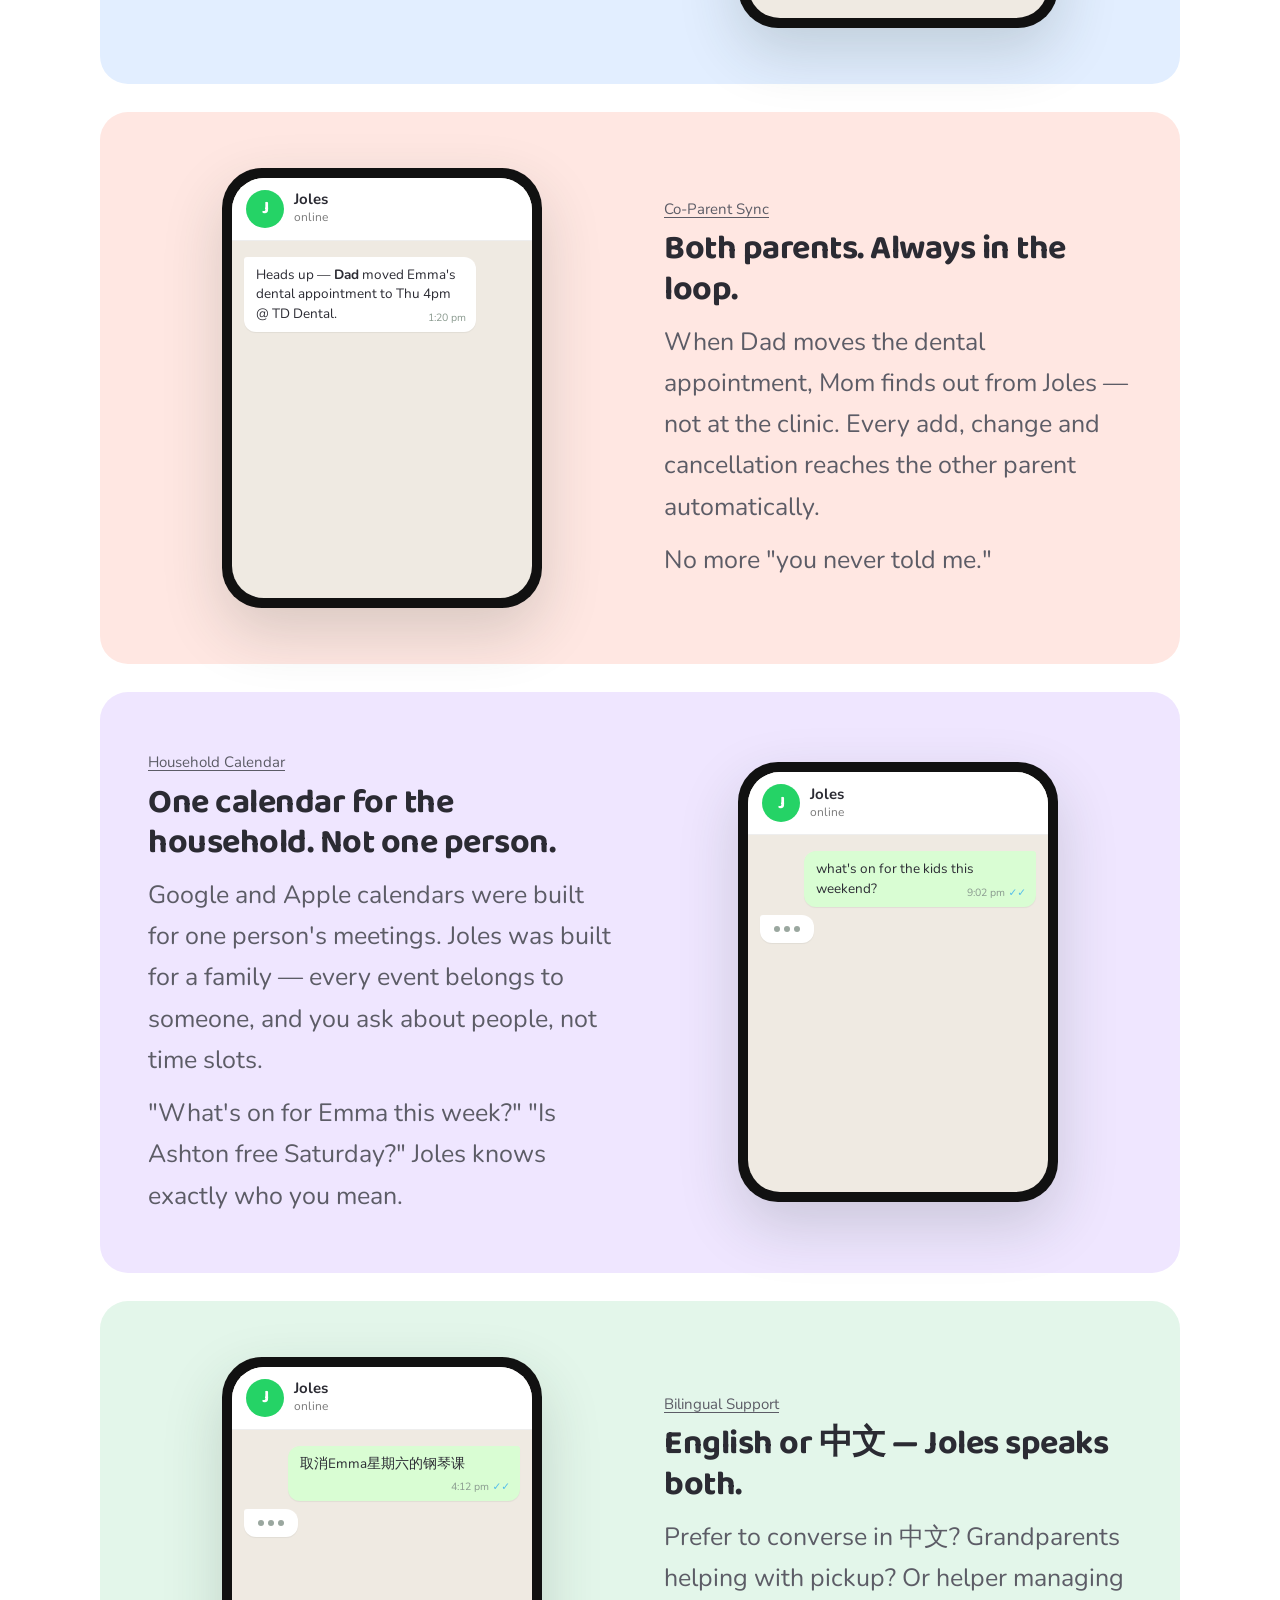
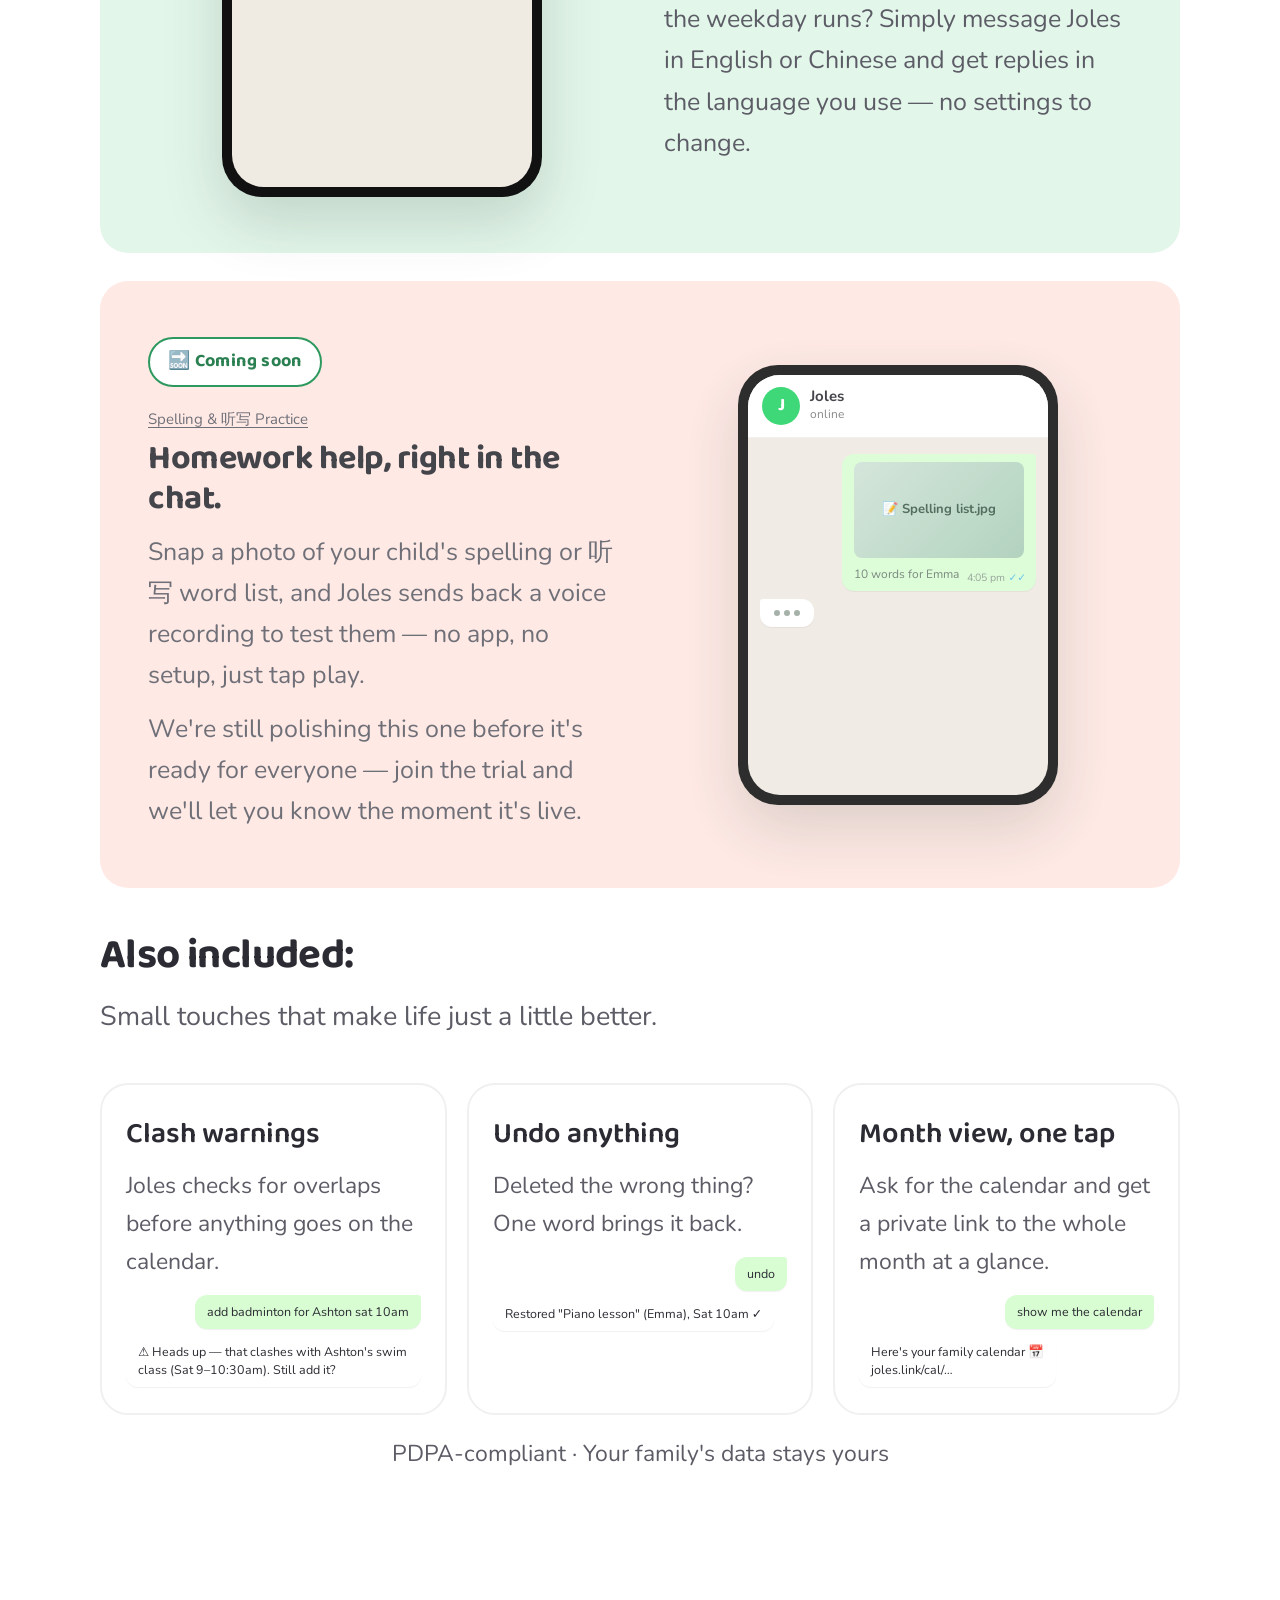
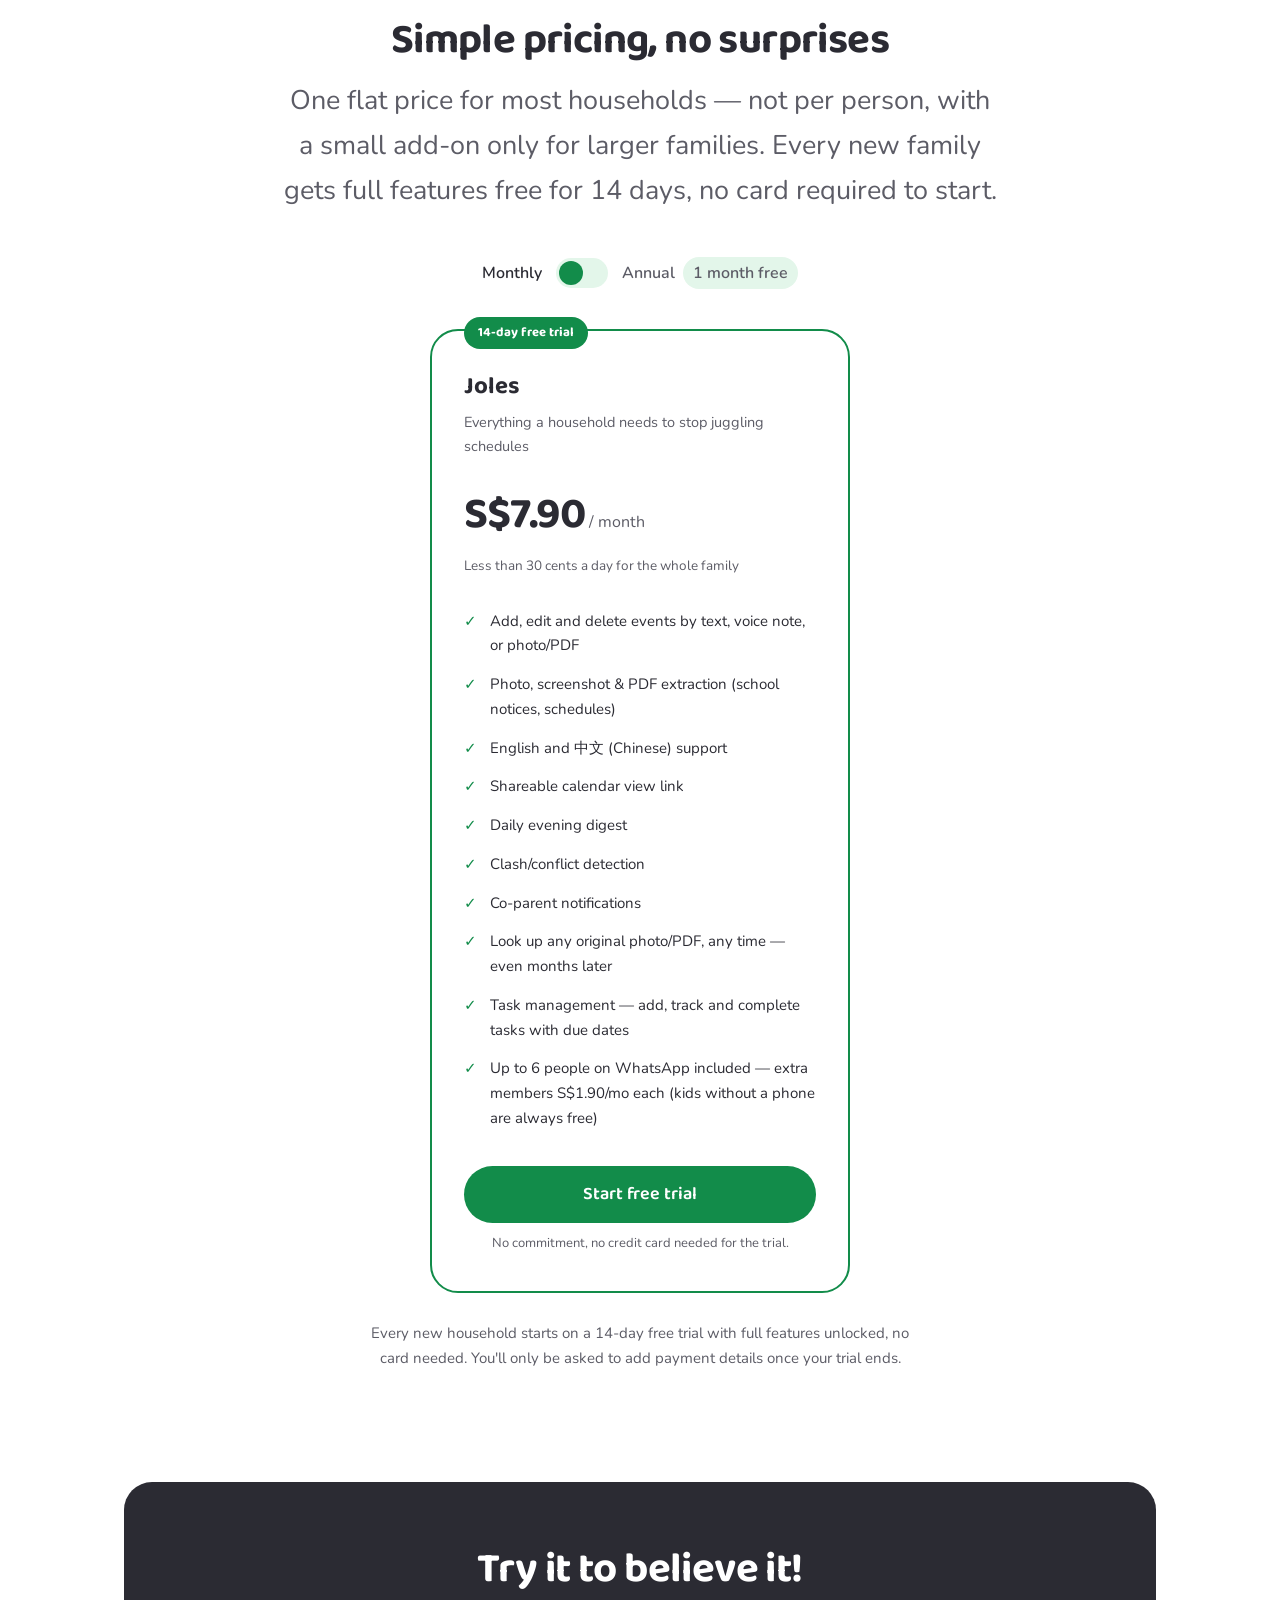
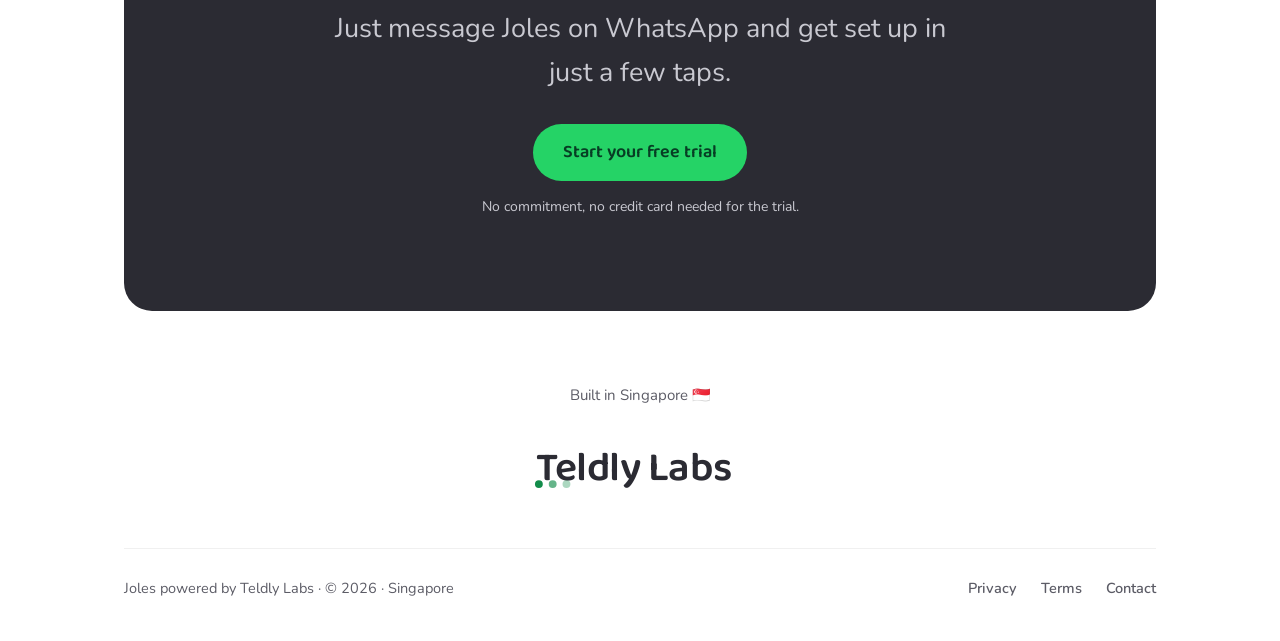
==== commit c84600be: "update max pax" ====
--- a/index.html
+++ b/index.html
@@ -712,7 +712,7 @@
 <!-- ================= PRICING ================= -->
 <section class="section wrap" id="pricing">
   <h2 style="text-align: center;">Simple pricing, no surprises</h2>
-  <p class="section-intro" style="text-align: center; margin-left: auto; margin-right: auto;">One price for the whole household — not per person. Every new family gets full features free for 14 days, no card required to start.</p>
+  <p class="section-intro" style="text-align: center; margin-left: auto; margin-right: auto;">One flat price for most households — not per person, with a small add-on only for larger families. Every new family gets full features free for 14 days, no card required to start.</p>
 
   <div class="pricing-toggle">
     <span id="labelMonthly" class="active">Monthly</span>
@@ -740,7 +740,7 @@
         <li>Co-parent notifications</li>
         <li>Look up any original photo/PDF, any time — even months later</li>
         <li>Task management — add, track and complete tasks with due dates</li>
-        <li>Unlimited family members</li>
+        <li>Up to 6 people on WhatsApp included — extra members S$1.90/mo each (kids without a phone are always free)</li>
       </ul>
       <a class="btn btn-big" href="https://wa.me/6589911825?text=Hi%20Joles%2C%20I%27d%20like%20to%20get%20started%20with%20my%20family%27s%20schedule%21" target="_blank" rel="noopener">Start free trial</a>
       <p class="card-note">No commitment, no credit card needed for the trial.</p>
